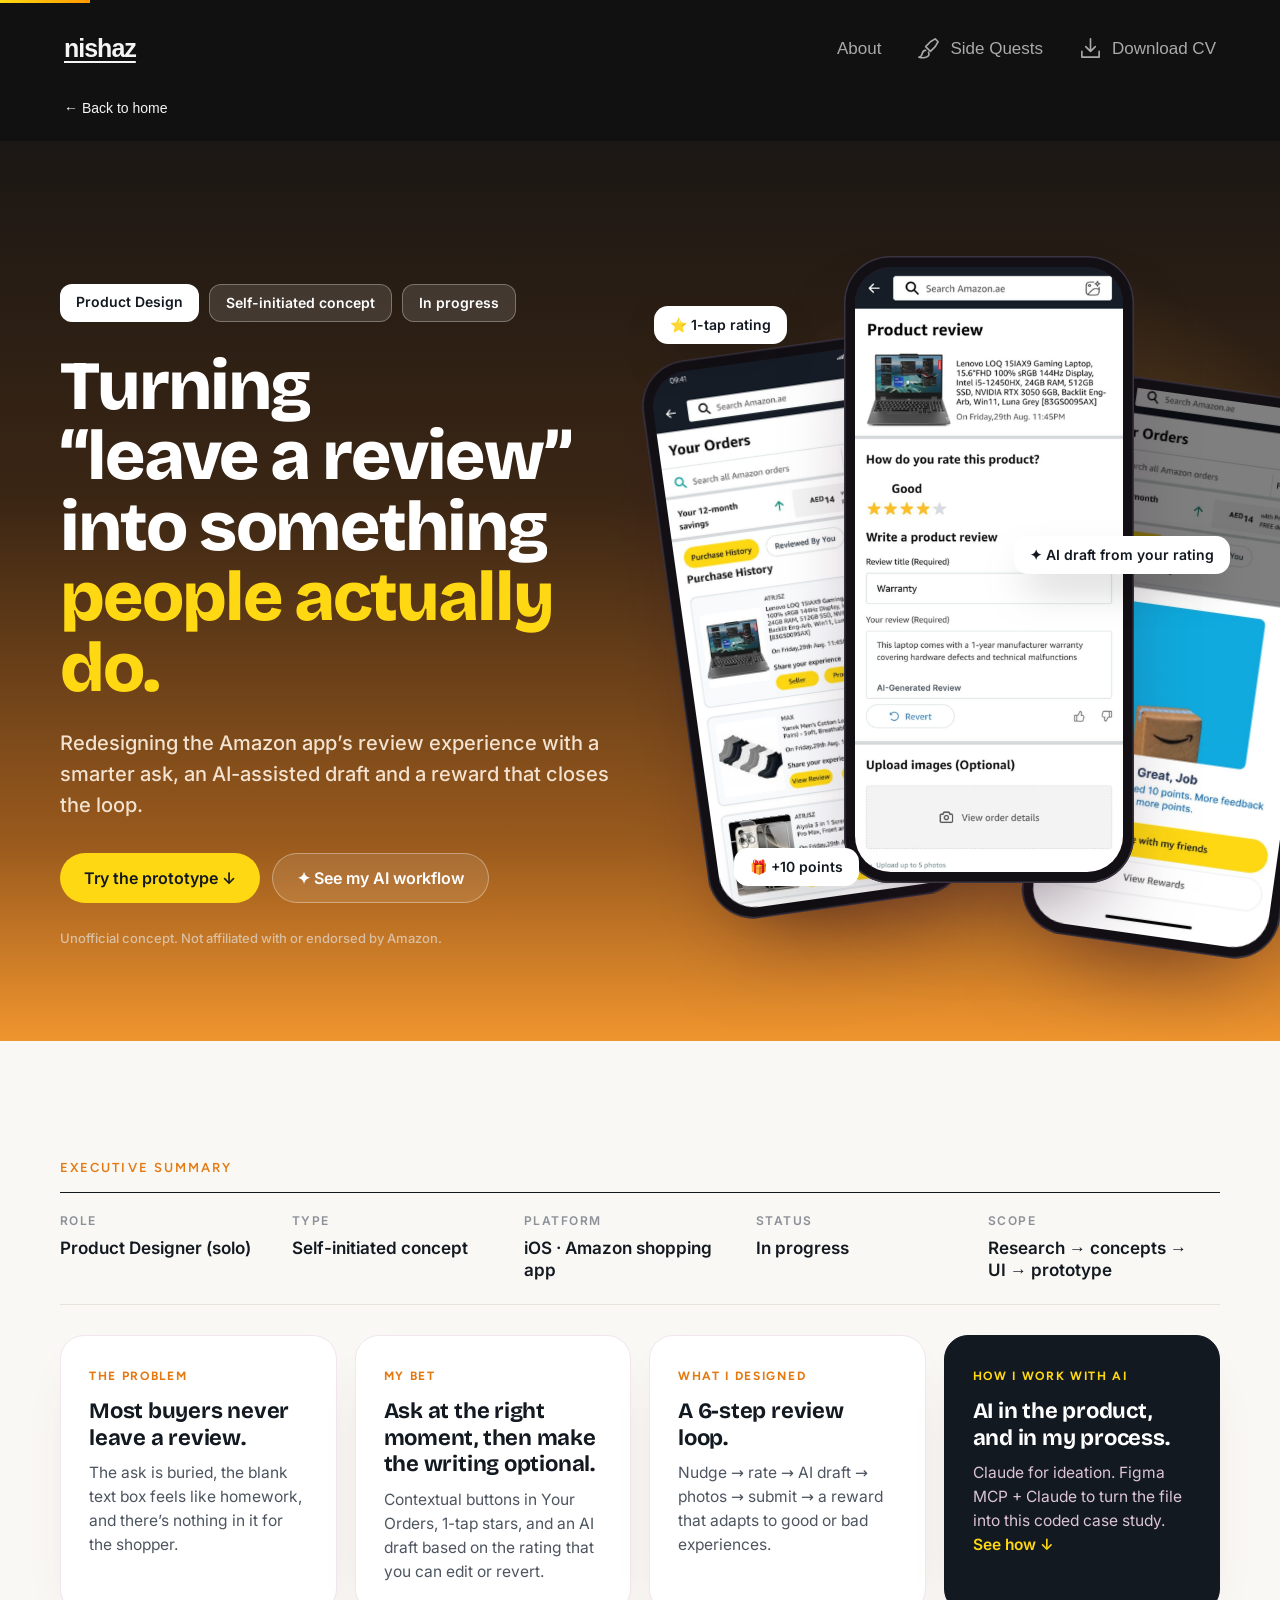
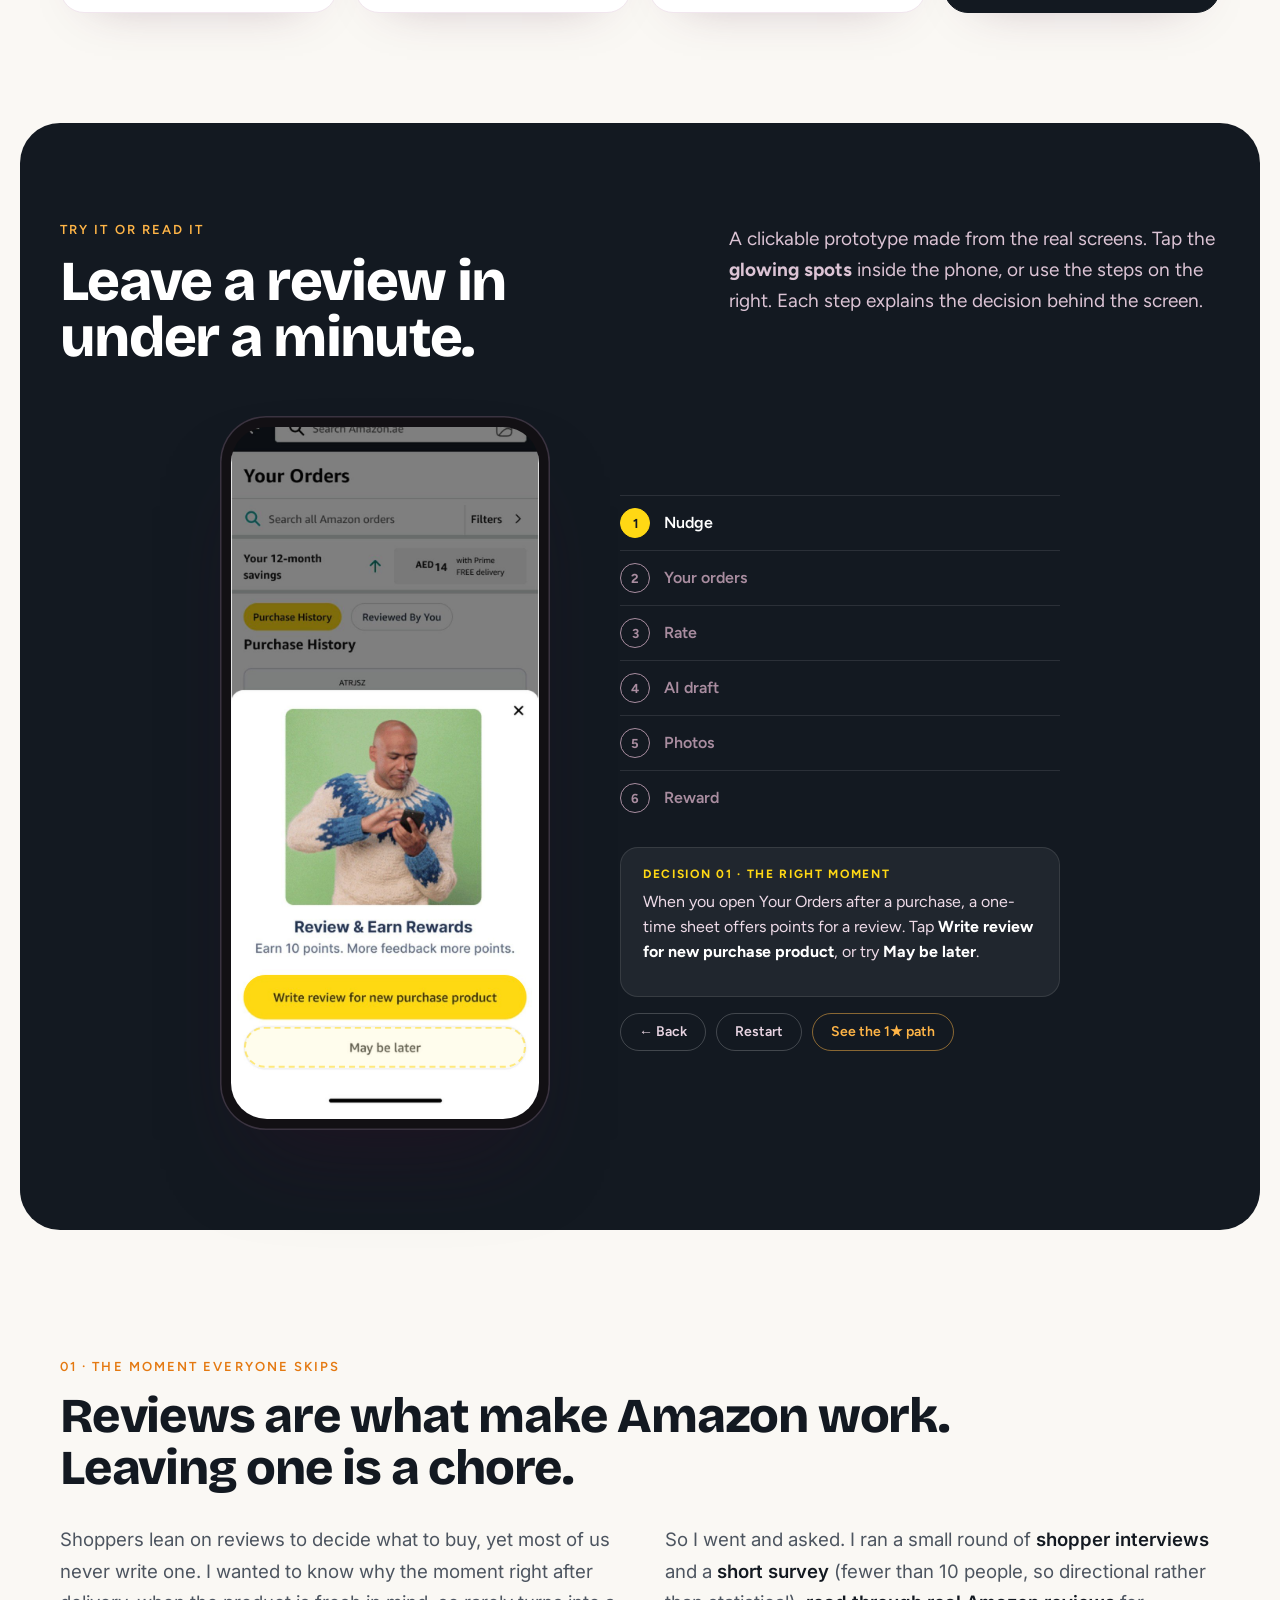
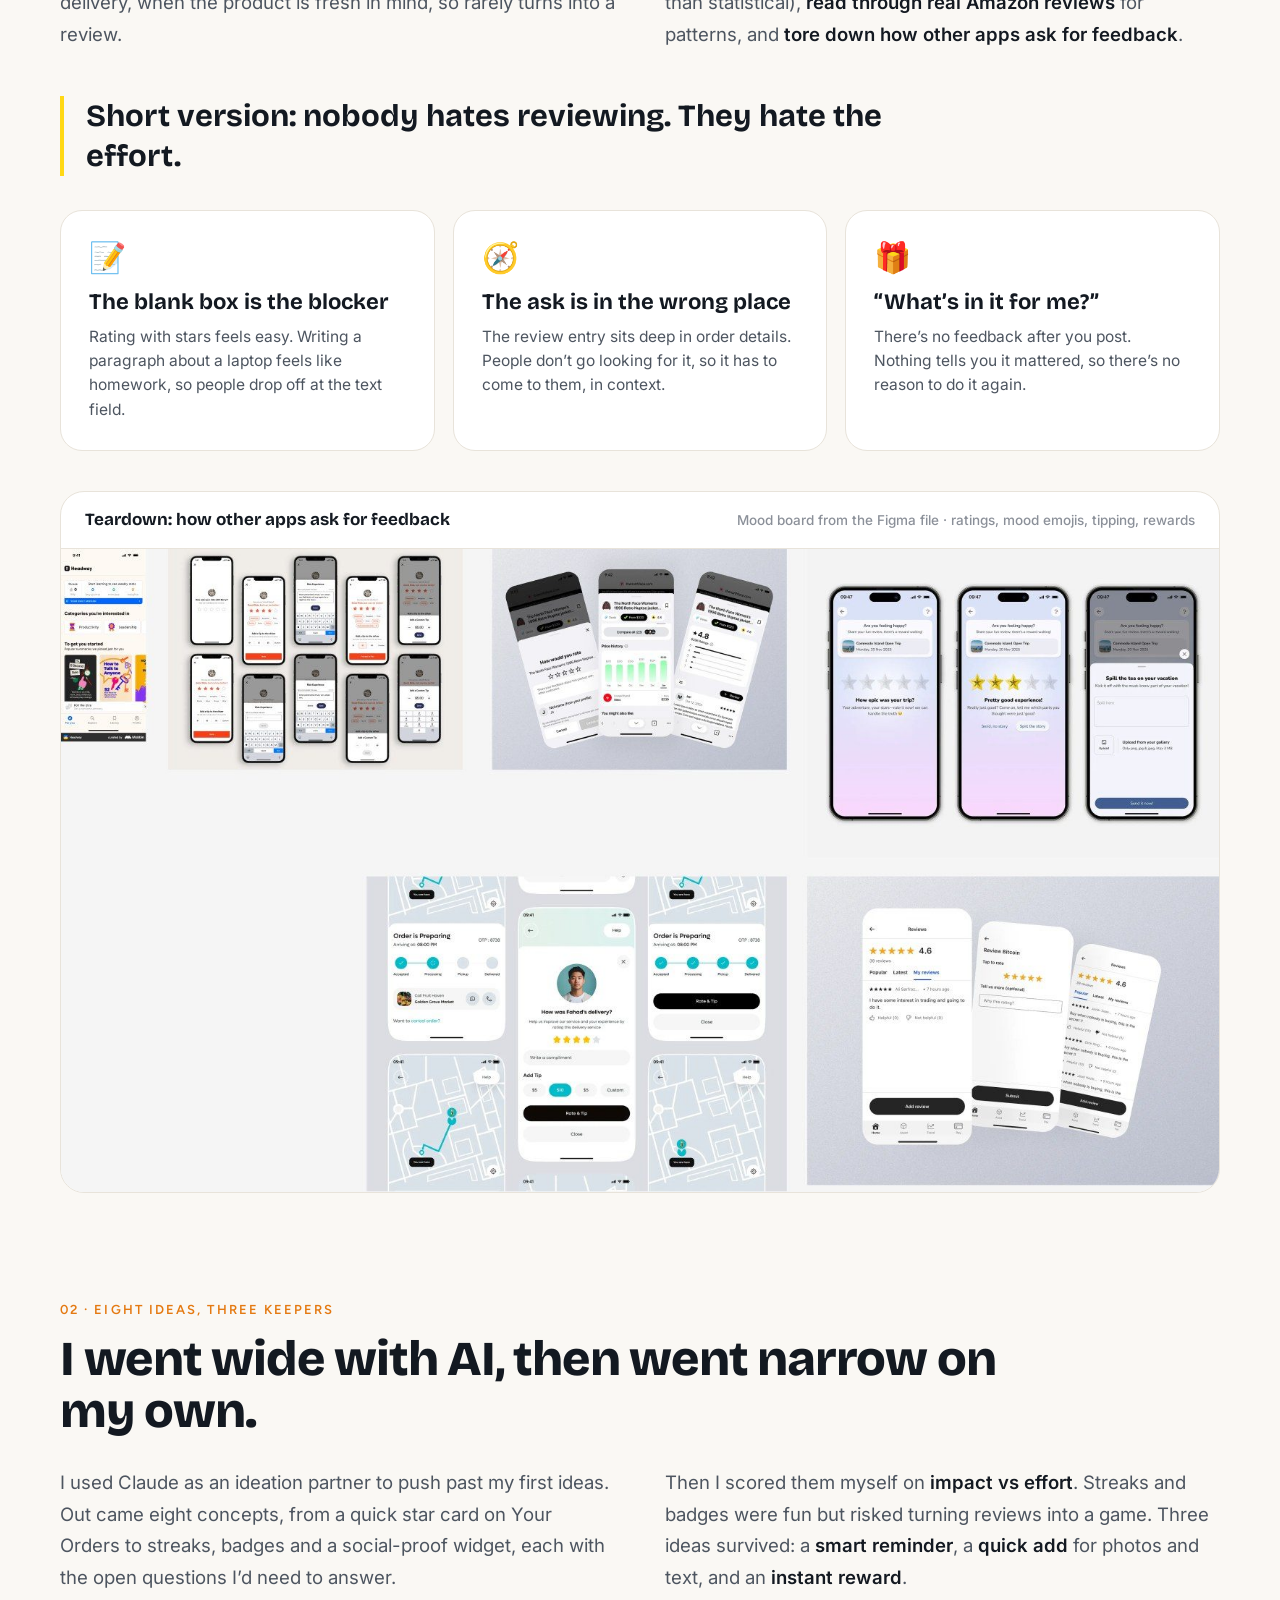
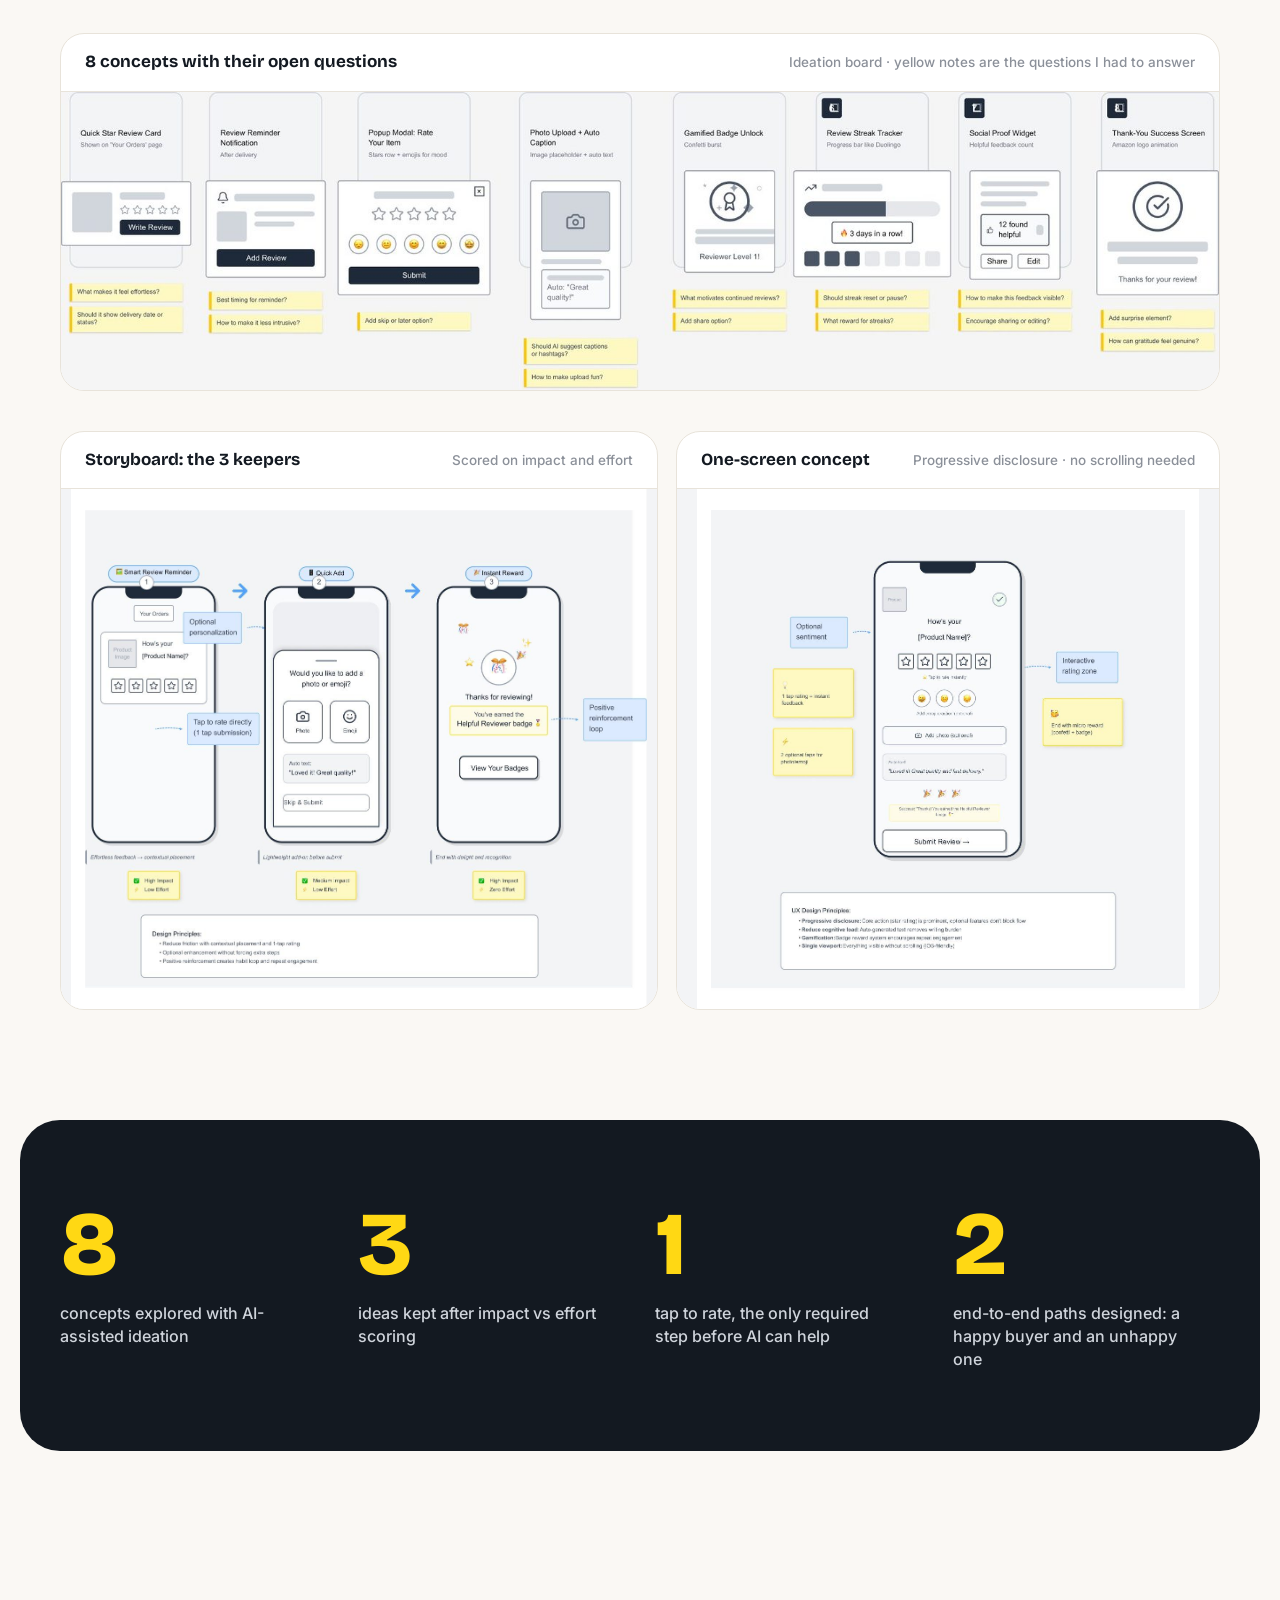
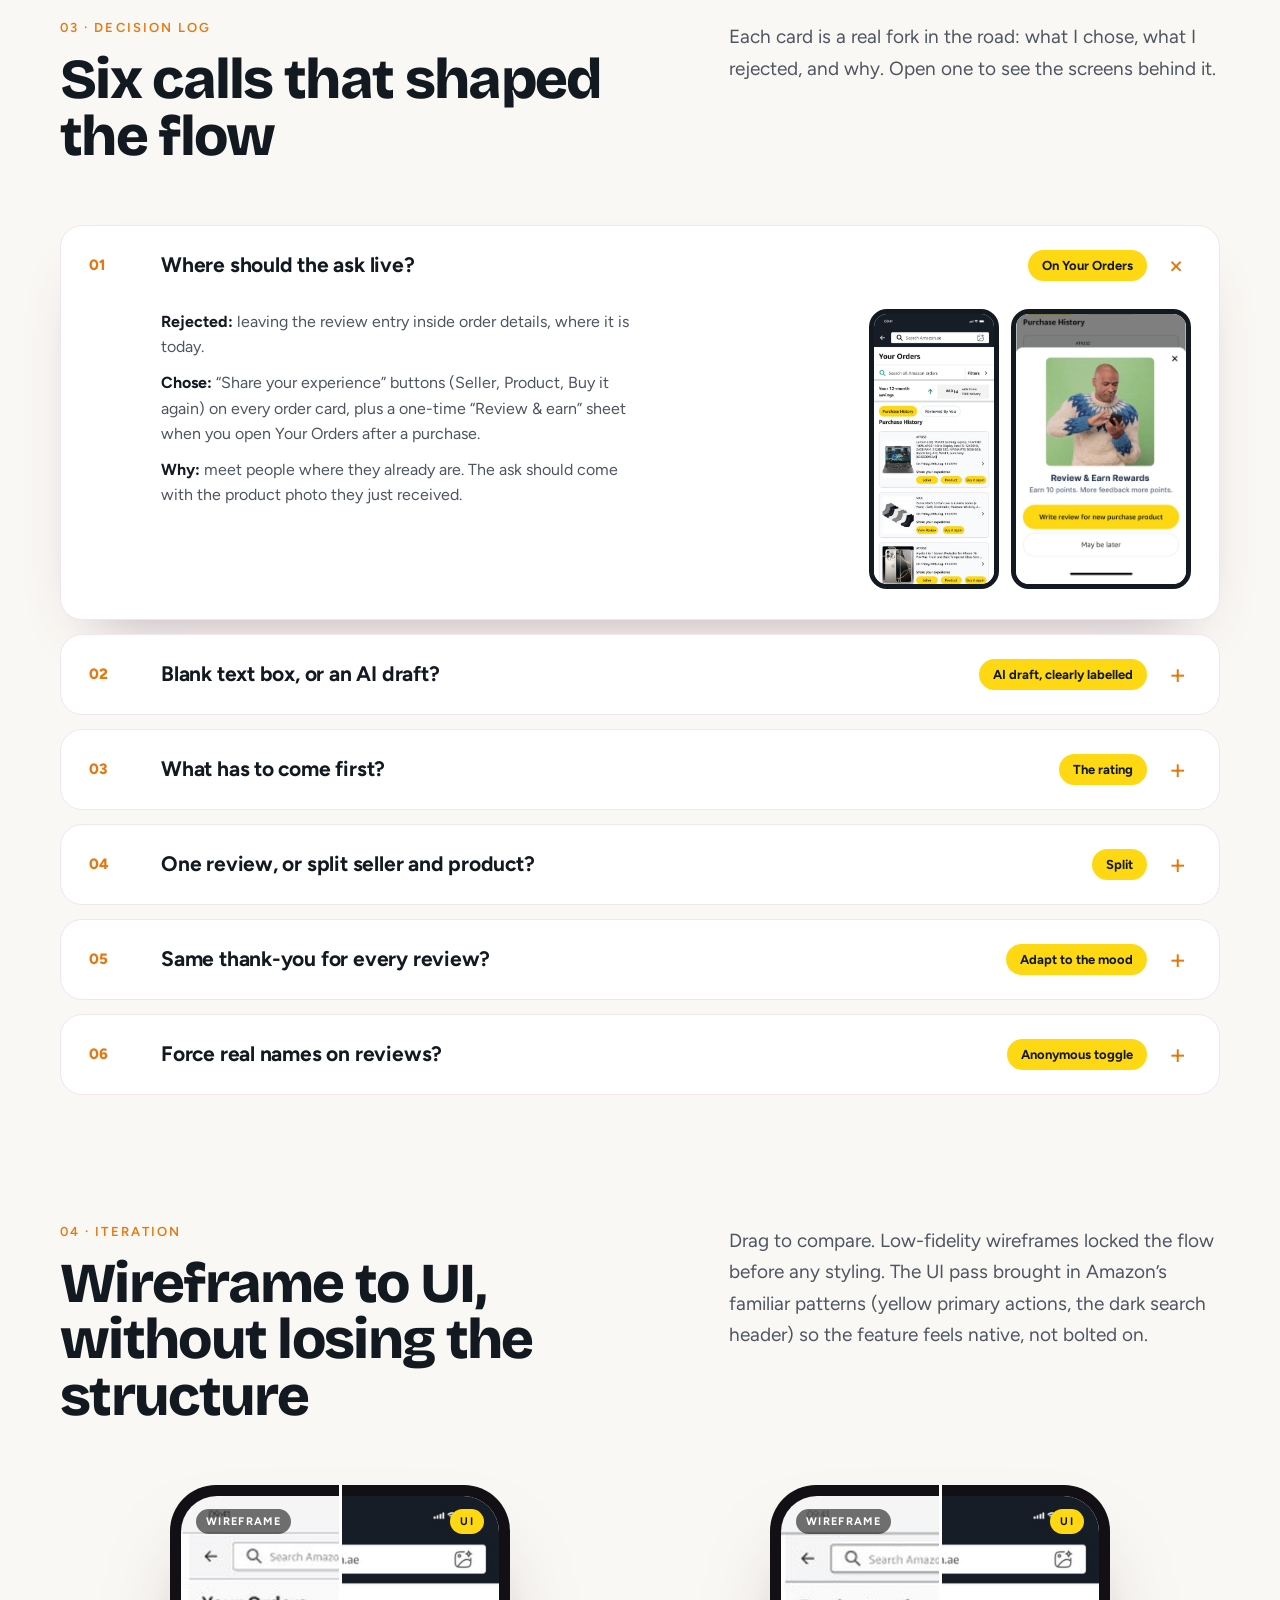
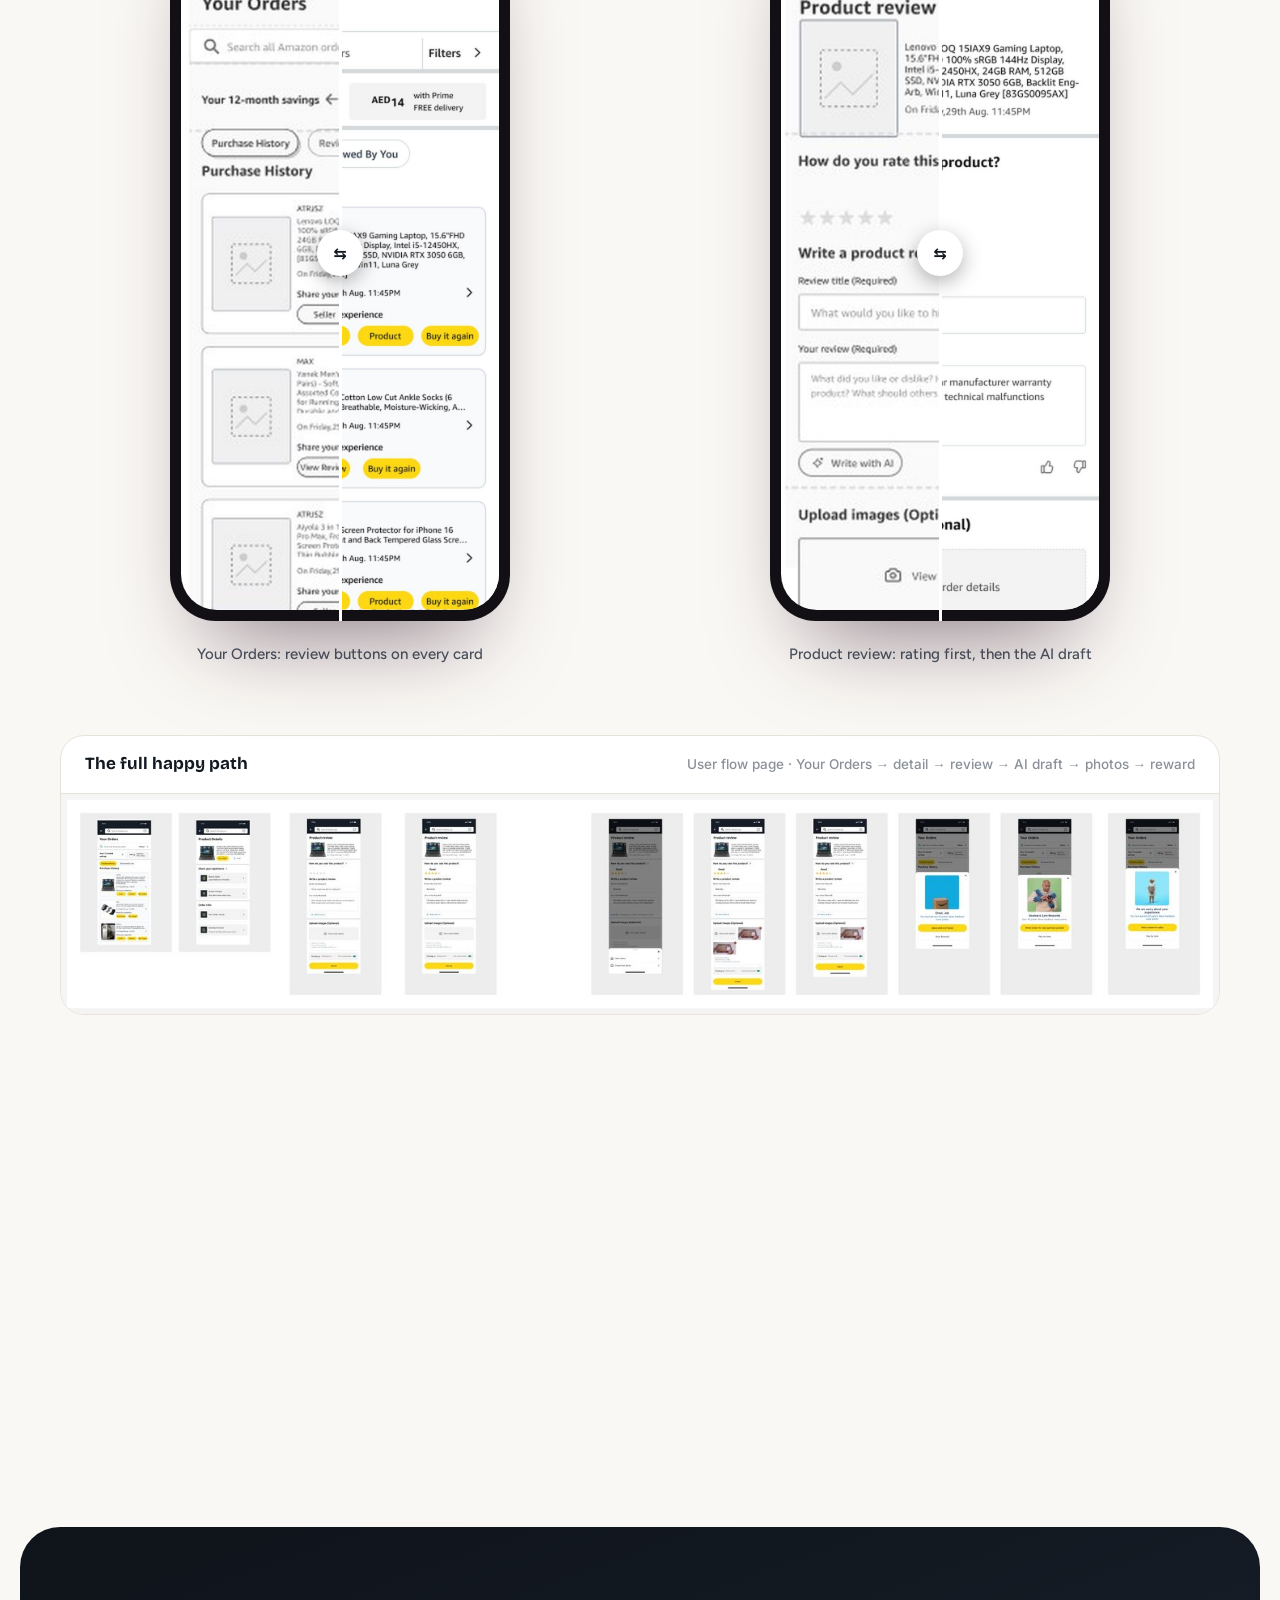
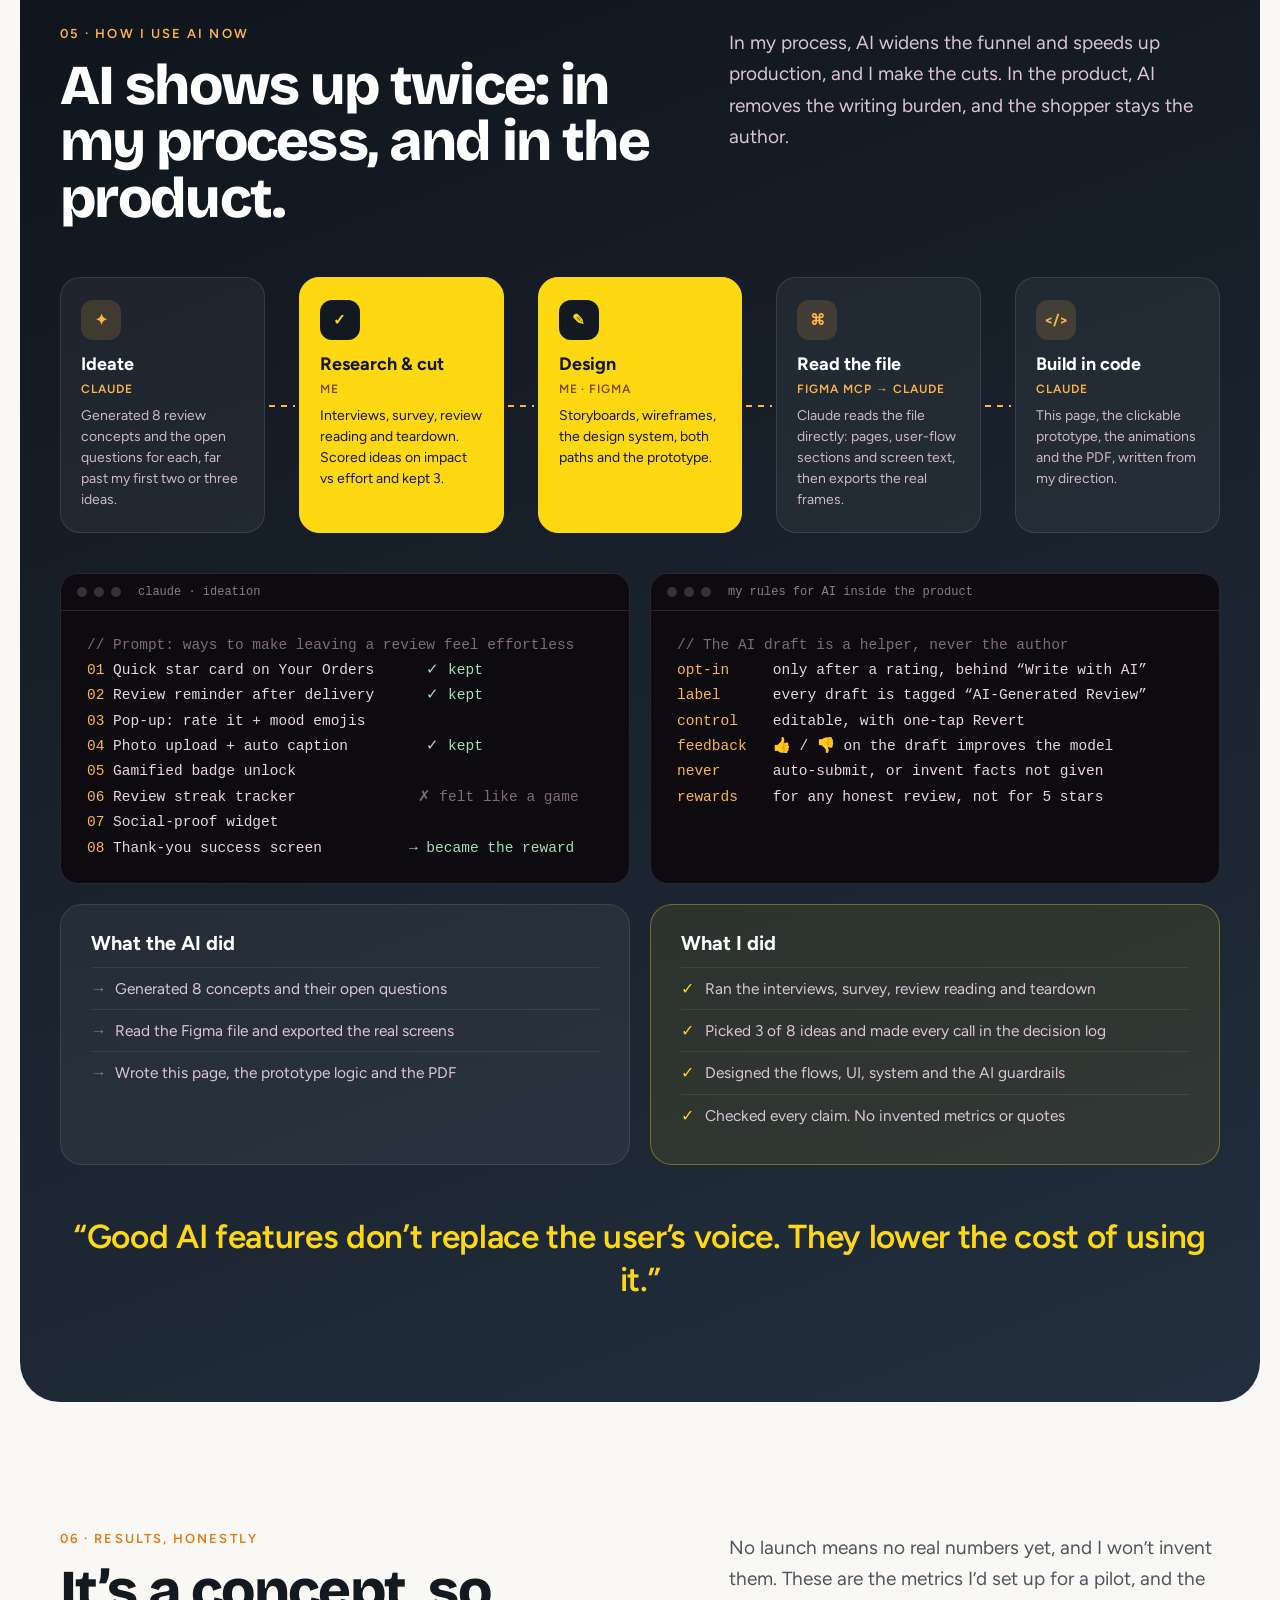
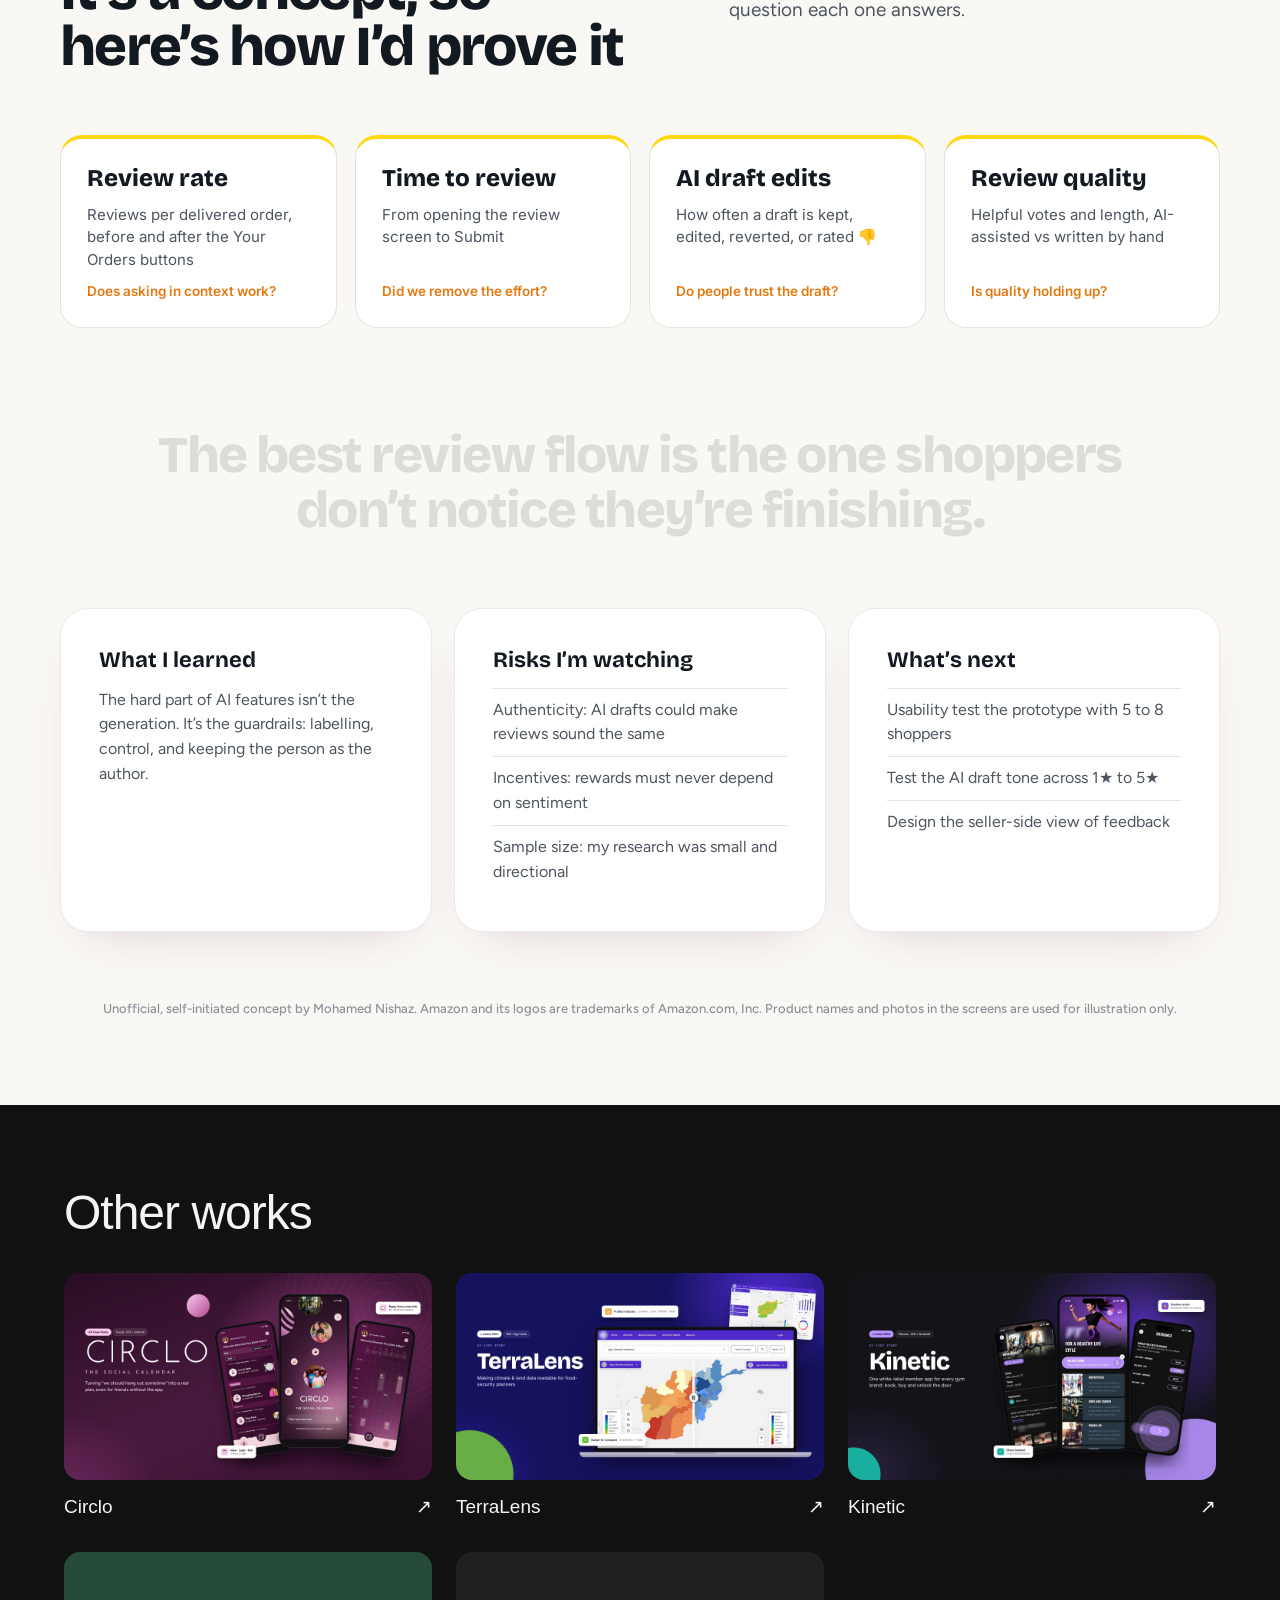
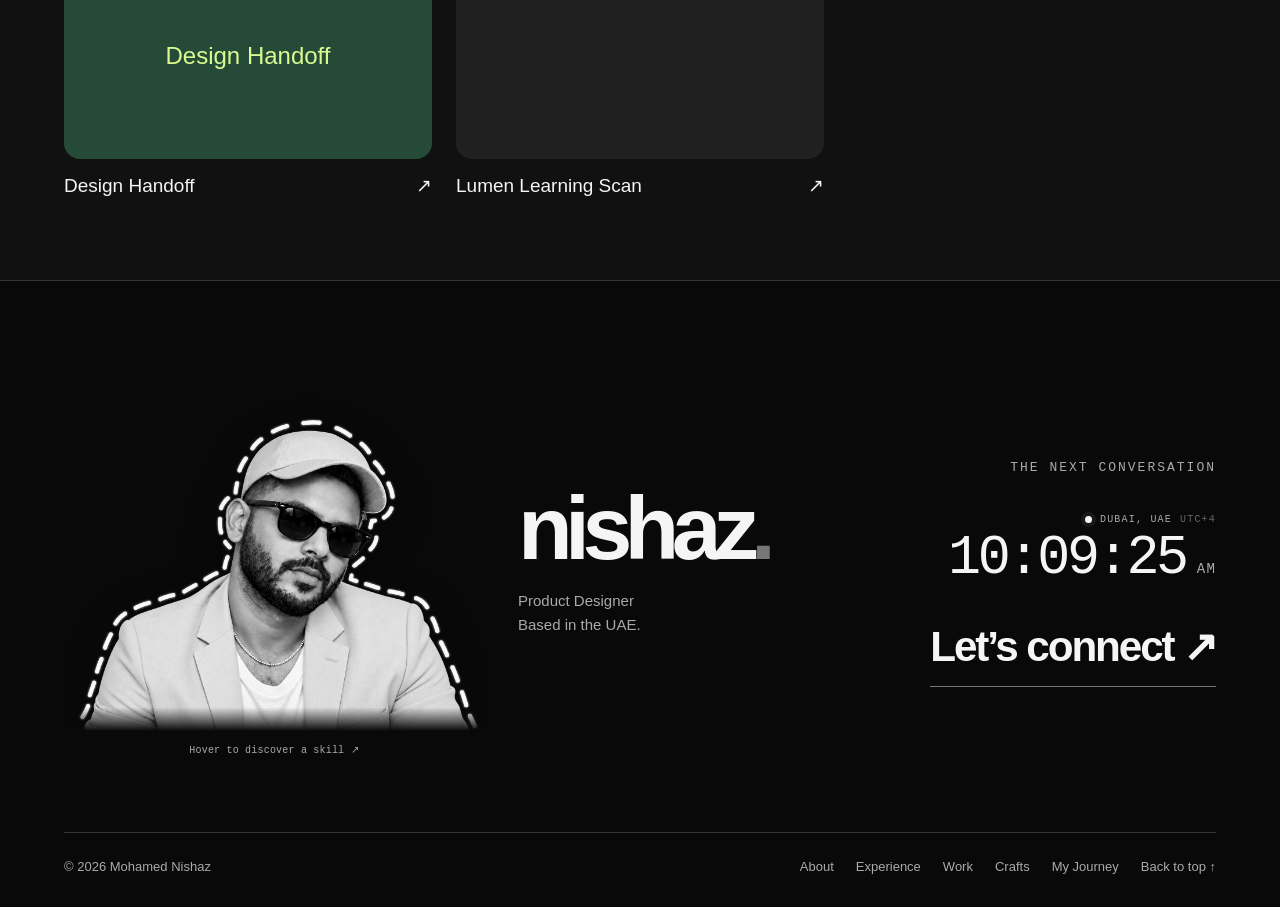
==== case-studies/amazon-review.html @ 999eb4b9 "Replace Gather with Amazon Review case study and add craft animations" ====
<!DOCTYPE html><html lang="en"><head><meta charset="utf-8"><meta name="viewport" content="width=device-width, initial-scale=1"><title>Amazon Review Experience · UX Case Study · Mohamed Nishaz</title><meta name="description" content="Self-initiated concept: redesigning the Amazon app review flow with an AI-assisted draft. Case study by Mohamed Nishaz."><style>
@font-face{font-family:"Figtree";src:url([data-uri]) format("woff2");font-weight:400}
@font-face{font-family:"Figtree";src:url([data-uri]) format("woff2");font-weight:500}
@font-face{font-family:"Figtree";src:url([data-uri]) format("woff2");font-weight:600}
@font-face{font-family:"Figtree";src:url([data-uri]) format("woff2");font-weight:700}
@font-face{font-family:"Figtree";src:url([data-uri]) format("woff2");font-weight:800}
@font-face{font-family:"Josefin";src:url([data-uri]) format("woff2");font-weight:300}
@font-face{font-family:"Josefin";src:url([data-uri]) format("woff2");font-weight:400}
:root{--bg:#fcf8fb;--ink:#1f0d1b;--ink2:#5a4a57;--mute:#9a8b97;--line:#eadde6;--plum:#522546;--deep:#2a0e25;--pink:#fccaef;--lilac:#ebcaed;--mag:#b54a92;--card:#ffffff;
  --ease:cubic-bezier(.22,1,.36,1);--spring:cubic-bezier(.34,1.4,.55,1)}
*{box-sizing:border-box;margin:0;padding:0}
html{scroll-behavior:smooth;background:var(--bg)}
body{font-family:"Figtree",system-ui,sans-serif;color:var(--ink);-webkit-font-smoothing:antialiased;overflow-x:hidden}
img{display:block;max-width:100%}
a{color:inherit;text-decoration:none}
.wrap{max-width:1240px;margin:0 auto;padding:0 40px}
section{position:relative}

/* nav + progress */
.nav{position:fixed;inset:0 0 auto;z-index:50;display:flex;justify-content:space-between;align-items:center;padding:22px 40px;color:#fff;mix-blend-mode:difference;font:500 14px/1 Figtree;letter-spacing:.06em;text-transform:uppercase}
.nav b{font-weight:700}
.nav nav{display:flex;gap:34px}
.nav a{position:relative}.nav a::after{content:"";position:absolute;left:0;right:0;bottom:-5px;height:1px;background:currentColor;transform:scaleX(0);transform-origin:right;transition:transform .4s var(--ease)}
.nav a:hover::after{transform:scaleX(1);transform-origin:left}
.bar{position:fixed;left:0;top:0;height:3px;z-index:60;background:linear-gradient(90deg,var(--pink),var(--mag));width:calc(var(--prog,0)*100%)}

/* reveal */
.rv{opacity:0;transform:translateY(46px);transition:opacity .9s var(--ease),transform 1.1s var(--ease);transition-delay:var(--d,0s)}
.rv.in{opacity:1;transform:none}
.rv-mask{overflow:hidden;display:block}
.rv-mask>span{display:inline-block;transform:translateY(105%);transition:transform 1.1s var(--ease);transition-delay:var(--d,0s)}
.in .rv-mask>span,.rv-mask.in>span{transform:none}

/* phone */
.phone{position:relative;border-radius:46px;padding:11px;background:#121014;box-shadow:0 0 0 1.5px #3a3340 inset,0 50px 90px -40px rgba(42,14,37,.55);aspect-ratio:390/844;flex:none}
.phone .scr{position:absolute;inset:11px;border-radius:36px;overflow:hidden;background:#3b1433}
.phone .scr img{width:100%;height:auto;position:absolute;left:0;top:0;transition:transform 2.6s var(--ease)}
.phone.scrolly:hover .scr img{transform:translateY(calc(-1 * var(--sy,0px)))}
.phone::after{content:"";position:absolute;left:50%;top:21px;width:30%;height:24px;margin-left:-15%;border-radius:20px;background:#000;z-index:2}
.phone.noisl::after{display:none}
.tilt{transition:transform .6s var(--ease);transform-style:preserve-3d;will-change:transform}

/* HERO */
.hero{height:100vh;min-height:760px;overflow:hidden;color:#fff;background:radial-gradient(1100px 800px at 75% 35%,#9b3f80 0%,rgba(155,63,128,.0) 60%),radial-gradient(900px 700px at 10% 110%,#6a2a5c 0%,transparent 65%),linear-gradient(160deg,#2a0e25 0%,#4a1a40 55%,#3a1233 100%)}
.hero .rings{position:absolute;right:-12vw;top:-18vw;width:62vw;aspect-ratio:1;border-radius:50%;background:repeating-radial-gradient(circle at 50% 50%,rgba(252,202,239,.0) 0 38px,rgba(252,202,239,.12) 38px 40px);transform:translateY(calc(var(--sc,0)*.25px));animation:spin 60s linear infinite}
@keyframes spin{to{rotate:360deg}}
.hero .orb{position:absolute;border-radius:50%;background:linear-gradient(135deg,#fccaef,#b54a92);filter:blur(.5px)}
.hero h1{position:absolute;left:40px;top:17vh;font:300 clamp(90px,15vw,230px)/.8 Josefin,sans-serif;letter-spacing:.06em;z-index:3}
.hero h1 .ch{display:inline-block;transform:translateY(110%);opacity:0;animation:up 1.2s var(--ease) forwards;animation-delay:calc(.15s + var(--i)*.07s)}
@keyframes up{to{transform:none;opacity:1}}
.hero .tag{position:absolute;left:46px;top:calc(17vh + clamp(90px,15vw,230px)*.85);font:500 clamp(14px,1.4vw,19px)/1 Josefin;letter-spacing:.42em;color:var(--pink);opacity:0;animation:fade 1s ease 1s forwards}
@keyframes fade{to{opacity:1}}
.hero .phones{position:absolute;right:6vw;bottom:-14vh;width:min(58vw,820px);height:88vh;z-index:2}
.hero .phones .phone{position:absolute;width:clamp(200px,17vw,280px);opacity:0;animation:rise 1.4s var(--ease) forwards}
@keyframes rise{from{opacity:0;translate:0 160px}to{opacity:1;translate:0 0}}
.hero .desc{position:absolute;left:46px;bottom:56px;max-width:360px;font:500 17px/1.5 Figtree;color:#f1dcea;z-index:3;opacity:0;animation:fade 1s ease 1.3s forwards}
.circbtn{position:absolute;left:46px;bottom:150px;width:104px;height:104px;z-index:3;display:grid;place-items:center;opacity:0;animation:fade 1s ease 1.4s forwards}
.circbtn svg{position:absolute;inset:0;animation:spin 14s linear infinite}
.circbtn i{width:44px;height:44px;border-radius:50%;background:var(--pink);display:grid;place-items:center;color:var(--deep);font-style:normal;transition:transform .4s var(--spring)}
.circbtn:hover i{transform:scale(1.15) translateY(3px)}

/* intro */
.intro{padding:150px 0 110px}
.intro .g{display:grid;grid-template-columns:300px 1fr;gap:90px}
.meta dt{font:600 12px/1 Figtree;letter-spacing:.14em;text-transform:uppercase;color:var(--mute);margin-bottom:10px}
.meta dd{font:500 17px/1.5 Figtree;margin-bottom:30px}
.intro h2{font:700 clamp(32px,3.6vw,52px)/1.08 Figtree;letter-spacing:-.02em;max-width:820px}
.intro p{font:400 19px/1.65 Figtree;color:var(--ink2);margin-top:28px;max-width:720px}

/* bento */
.ttl{text-align:center;font:700 clamp(36px,4.2vw,62px)/1.05 Figtree;letter-spacing:-.025em;margin-bottom:56px}
.bento{display:grid;grid-template-columns:1fr 1.45fr;gap:22px}
.card{background:var(--card);border-radius:28px;padding:38px;box-shadow:0 1px 0 rgba(0,0,0,.02),0 20px 50px -30px rgba(82,37,70,.25);border:1px solid #f1e6ee}
.prob{text-align:center;display:flex;flex-direction:column;justify-content:center;min-height:260px}
.prob small{font:500 15px/1 Figtree;color:var(--mute)}
.prob h3{font:700 clamp(28px,2.6vw,38px)/1.15 Figtree;letter-spacing:-.02em;margin-top:14px}
.prob h3 em{font-style:normal;color:var(--mag)}
.north{background:var(--deep);color:#fff;border:0}
.north small{font:600 12px/1 Figtree;letter-spacing:.14em;text-transform:uppercase;color:var(--pink)}
.north p{font:600 26px/1.3 Figtree;margin-top:16px;letter-spacing:-.01em}
.north p mark{background:linear-gradient(transparent 55%,rgba(252,202,239,.45) 55%);color:#fff}
.north .who{display:flex;align-items:center;gap:12px;margin-top:22px;font:500 14px/1.3 Figtree;color:#d9bfd2}
.north .who i{width:38px;height:38px;border-radius:50%;background:var(--pink);display:grid;place-items:center;font-style:normal;color:var(--deep);font-weight:800}
.sol{padding:34px 0 0;overflow:hidden;display:flex;flex-direction:column}
.sol h3{text-align:center;font:700 30px/1 Figtree;letter-spacing:-.02em}
.sol .row3{display:flex;justify-content:center;gap:22px;margin-top:30px;flex:1;align-items:flex-end}
.sol .col{flex:1;max-width:230px;border-radius:22px 22px 0 0;padding:16px 16px 0;display:flex;flex-direction:column;align-items:center;transition:transform .5s var(--spring)}
.sol .col:hover{transform:translateY(-14px)}
.sol .col span{font:600 14px/1 Figtree;margin-bottom:14px}
.sol .col .phone{width:100%;border-radius:34px 34px 0 0;padding:8px 8px 0;aspect-ratio:auto;height:330px}
.sol .col .phone .scr{inset:8px 8px 0;border-radius:27px 27px 0 0}
.sol .col .phone::after{top:16px;height:18px}
.stats{display:grid;grid-template-columns:repeat(3,1fr);gap:22px;margin-top:22px}
.stat{display:flex;align-items:center;gap:22px;padding:30px 34px}
.stat small{display:block;font:500 14px/1 Figtree;color:var(--mute);margin-bottom:12px}
.stat b{font:800 64px/1 Figtree;letter-spacing:-.04em}
.stat p{font:500 15px/1.4 Figtree;color:var(--ink2)}
.fine{text-align:center;font:500 13px/1 Figtree;color:var(--mute);margin-top:26px}

/* marquee */
.marq{background:var(--plum);padding:70px 0;overflow:hidden;margin-top:110px}
.track{display:flex;gap:28px;width:max-content;animation:mq 60s linear infinite}
.track.rev{animation-direction:reverse;margin-top:28px}
.marq:hover .track{animation-play-state:paused}
@keyframes mq{to{transform:translateX(-50%)}}
.track .phone{width:230px}

/* split text */
.split{display:grid;grid-template-columns:1.2fr 1fr;gap:80px;padding:130px 0 60px}
.split h2{font:700 clamp(40px,4.4vw,64px)/1 Figtree;letter-spacing:-.03em}
.split p{font:400 19px/1.65 Figtree;color:var(--ink2)}
.split p+p{margin-top:18px}
.eyebrow{font:600 13px/1 Figtree;letter-spacing:.16em;text-transform:uppercase;color:var(--mag);margin-bottom:18px;display:block}

/* competitors */
.comp{display:grid;grid-template-columns:1.25fr 1fr;gap:22px}
.cgrid{display:grid;grid-template-columns:1fr 1fr;gap:16px}
.cg h4{grid-column:1/-1;font:600 13px/1 Figtree;letter-spacing:.14em;text-transform:uppercase;color:var(--mute);margin:8px 0 2px}
.cc{background:#fff;border:1px solid #f1e6ee;border-radius:20px;padding:22px 22px;transition:transform .4s var(--spring),box-shadow .4s}
.cc:hover{transform:translateY(-6px);box-shadow:0 24px 40px -24px rgba(82,37,70,.35)}
.cc b{font:700 19px/1 Figtree}
.cc .y,.cc .n{display:flex;gap:8px;font:500 14.5px/1.4 Figtree;color:var(--ink2);margin-top:12px}
.cc .y::before{content:"+";color:#2f9d6b;font-weight:800}
.cc .n::before{content:"–";color:#c2416a;font-weight:800}
.map{position:relative;background:var(--deep);border-radius:28px;color:#fff;padding:30px;min-height:520px;overflow:hidden}
.map h4{font:700 22px/1.2 Figtree}
.map .ax{position:absolute;background:rgba(255,255,255,.18)}
.map .ax.h{left:30px;right:30px;top:55%;height:1px}.map .ax.v{top:110px;bottom:30px;left:50%;width:1px}
.map .lab{position:absolute;font:600 11px/1.2 Figtree;letter-spacing:.12em;text-transform:uppercase;color:#c9a9bf}
.dot{position:absolute;transform:translate(-50%,-50%) scale(0);transition:transform .8s var(--spring);transition-delay:var(--d)}
.map.in .dot{transform:translate(-50%,-50%) scale(1)}
.dot i{display:block;width:14px;height:14px;border-radius:50%;background:#e9d5e3;margin:0 auto 6px}
.dot span{font:600 13px/1 Figtree;white-space:nowrap;color:#f3e3ee}
.dot.me i{width:26px;height:26px;background:var(--pink);box-shadow:0 0 0 10px rgba(252,202,239,.18),0 0 0 22px rgba(252,202,239,.08);animation:pulse 2.4s ease-in-out infinite}
.dot.me span{font:800 16px/1 Figtree;color:var(--pink)}
@keyframes pulse{50%{box-shadow:0 0 0 16px rgba(252,202,239,.12),0 0 0 34px rgba(252,202,239,.04)}}

/* principles */
.princ{display:grid;grid-template-columns:repeat(3,1fr);gap:22px}
.pc{padding:34px;border-radius:28px;background:#fff;border:1px solid #f1e6ee;position:relative;overflow:hidden}
.pc .n{font:800 15px/1 Figtree;color:var(--mag)}
.pc h3{font:700 25px/1.15 Figtree;margin:16px 0 12px;letter-spacing:-.01em}
.pc p{font:400 16.5px/1.55 Figtree;color:var(--ink2)}
.pc .em{position:absolute;right:-10px;top:-10px;font-size:84px;opacity:.12;transition:transform .8s var(--spring),opacity .5s}
.pc:hover .em{transform:rotate(-14deg) scale(1.15);opacity:.3}

/* sticky flow */
.flow{display:grid;grid-template-columns:1fr 1fr;gap:60px;padding-top:40px}
.flow .stick{position:sticky;top:12vh;height:76vh;display:flex;align-items:center;justify-content:center}
.flow .stick .phone{height:74vh;width:auto}
.flow .stick .scr img{transition:opacity .6s var(--ease),transform .9s var(--ease);opacity:0;transform:scale(1.04)}
.flow .stick .scr img.on{opacity:1;transform:none}
.flow .steps .st{min-height:72vh;display:flex;flex-direction:column;justify-content:center;opacity:.25;transition:opacity .6s}
.flow .steps .st.on{opacity:1}
.st .k{font:700 14px/1 Figtree;color:var(--mag);letter-spacing:.1em}
.st h3{font:700 clamp(30px,3vw,42px)/1.1 Figtree;letter-spacing:-.02em;margin:14px 0 16px}
.st p{font:400 18px/1.6 Figtree;color:var(--ink2);max-width:480px}
.st ul{list-style:none;margin-top:18px}
.st li{font:500 16px/1.5 Figtree;color:var(--ink2);padding:9px 0 9px 26px;position:relative;border-top:1px solid var(--line)}
.st li::before{content:"";position:absolute;left:4px;top:17px;width:9px;height:9px;border-radius:50%;background:var(--mag)}
.st .mini{display:none}

/* tabs */
.tabsec{background:var(--deep);color:#fff;border-radius:40px;margin:120px 20px 0;padding:110px 0}
.tabsec .split{padding:0 0 60px}
.tabsec .split p{color:#dcc4d5}
.tabsec .split h2{color:#fff}
.seg{display:inline-flex;background:rgba(255,255,255,.08);border-radius:99px;padding:6px;position:relative;margin-top:30px}
.seg button{font:600 15px/1 Figtree;color:#e9d5e3;background:none;border:0;padding:13px 24px;border-radius:99px;cursor:pointer;position:relative;z-index:2;transition:color .3s}
.seg button.on{color:var(--deep)}
.seg .pill{position:absolute;top:6px;bottom:6px;border-radius:99px;background:var(--pink);transition:left .5s var(--spring),width .5s var(--spring);z-index:1}
.tabstage{display:flex;justify-content:center;gap:50px;align-items:center}
.tabstage .phone{width:330px}
.tabstage .scr img{opacity:0;transition:opacity .5s var(--ease),transform .7s var(--ease);transform:translateY(30px)}
.tabstage .scr img.on{opacity:1;transform:none}
.callouts{width:360px}
.callouts .co{display:none;animation:coin .6s var(--ease)}
.callouts .co.on{display:block}
@keyframes coin{from{opacity:0;transform:translateX(-20px)}}
.co h4{font:700 26px/1.2 Figtree;margin-bottom:12px}
.co p{font:400 17px/1.6 Figtree;color:#dcc4d5}
.co .chip{display:inline-block;margin-top:16px;font:600 13px/1 Figtree;padding:9px 14px;border-radius:99px;background:rgba(252,202,239,.14);color:var(--pink)}

/* receive */
.recv{display:grid;grid-template-columns:repeat(3,1fr);gap:40px;align-items:end;margin-top:20px}
.recv .it{display:flex;flex-direction:column;align-items:center;text-align:center}
.recv .phone{width:100%;max-width:290px}
.recv h4{font:700 20px/1.2 Figtree;margin-top:28px}
.recv p{font:400 15.5px/1.5 Figtree;color:var(--ink2);margin-top:8px;max-width:300px}
.badge{display:inline-block;font:600 12px/1 Figtree;letter-spacing:.1em;text-transform:uppercase;padding:8px 12px;border-radius:99px;background:var(--lilac);color:var(--plum);margin-bottom:18px}

/* before / after */
.ba{display:grid;grid-template-columns:1fr 1fr;gap:40px}
.cmp{position:relative;border-radius:46px;padding:11px;background:#121014;aspect-ratio:390/844;max-width:340px;margin:0 auto;user-select:none;cursor:ew-resize;box-shadow:0 50px 90px -40px rgba(42,14,37,.55)}
.cmp .scr{position:absolute;inset:11px;border-radius:36px;overflow:hidden}
.cmp img{position:absolute;left:0;top:0;width:100%;height:auto;pointer-events:none}
.cmp .top{position:absolute;inset:0;clip-path:inset(0 0 0 var(--x,50%))}
.cmp .hd{position:absolute;top:0;bottom:0;left:calc(11px + (100% - 22px) * var(--xf,.5));width:3px;margin-left:-1.5px;background:#fff;z-index:3}
.cmp .hd i{position:absolute;top:50%;left:50%;width:46px;height:46px;margin:-23px 0 0 -23px;border-radius:50%;background:#fff;display:grid;place-items:center;font-style:normal;color:var(--plum);font-weight:800;box-shadow:0 6px 20px rgba(0,0,0,.3)}
.cmp .lb{position:absolute;top:24px;z-index:4;font:700 11px/1 Figtree;letter-spacing:.12em;text-transform:uppercase;padding:7px 10px;border-radius:99px;background:rgba(0,0,0,.55);color:#fff}
.cmp .lb.l{left:26px}.cmp .lb.r{right:26px;background:var(--pink);color:var(--plum)}
.bacap{text-align:center;margin-top:22px;font:500 15px/1.5 Figtree;color:var(--ink2)}

/* visual language */
.vl{display:grid;grid-template-columns:1.1fr 1fr;gap:22px}
.sw{display:grid;grid-template-columns:repeat(3,1fr);gap:14px}
.swatch{border-radius:22px;height:150px;padding:18px;display:flex;flex-direction:column;justify-content:flex-end;font:600 14px/1.3 Figtree;transform:scale(.6) rotate(-6deg);opacity:0;transition:transform .9s var(--spring),opacity .5s;transition-delay:var(--d)}
.vl.in .swatch{transform:none;opacity:1}
.swatch small{display:block;font:500 12px/1 Figtree;opacity:.75;margin-top:4px}
.type{background:#fff;border:1px solid #f1e6ee;border-radius:28px;padding:36px;margin-top:14px}
.type .big{font:800 96px/1 Figtree;letter-spacing:-.04em;color:var(--plum)}
.type .w{display:flex;gap:18px;margin-top:16px;font-size:30px;color:var(--ink)}
.emojis{background:var(--plum);border-radius:28px;overflow:hidden;display:flex;flex-direction:column}
.emojis .head{padding:34px 36px 10px;color:#fff}
.emojis .head h3{font:700 26px/1.2 Figtree}
.emojis .head p{font:400 16px/1.5 Figtree;color:#e2c8da;margin-top:8px}
.egrid{display:grid;grid-template-columns:repeat(6,1fr);gap:12px;padding:20px 36px 36px}
.egrid span{aspect-ratio:1;border-radius:50%;background:rgba(255,255,255,.12);display:grid;place-items:center;font-size:30px;transition:transform .4s var(--spring),background .3s;cursor:default}
.egrid span:hover{transform:scale(1.25) rotate(-10deg);background:rgba(252,202,239,.35)}

/* beyond */
.beyond{display:grid;grid-template-columns:1.6fr 1fr;gap:22px;align-items:stretch}
.lap{background:linear-gradient(160deg,#2a0e25,#522546);border-radius:28px;padding:44px 44px 0;display:flex;flex-direction:column;justify-content:flex-end;overflow:hidden}
.lap .scrn{border-radius:14px 14px 0 0;overflow:hidden;border:8px solid #121014;border-bottom:0;box-shadow:0 -20px 60px rgba(0,0,0,.3)}
.lap h3,.wid h3{font:700 24px/1.2 Figtree;color:#fff;margin-bottom:6px}
.lap p,.wid p{font:400 15.5px/1.5 Figtree;color:#e2c8da;margin-bottom:26px;max-width:520px}
.wid{background:var(--mag);border-radius:28px;padding:44px 34px 0;display:flex;flex-direction:column;align-items:center;overflow:hidden;text-align:center}
.wid .phone{width:250px;margin-top:auto;border-radius:40px 40px 0 0;aspect-ratio:auto;height:380px;padding:10px 10px 0}
.wid .phone .scr{inset:10px 10px 0;border-radius:31px 31px 0 0}


.lapwrap{position:relative;max-width:1060px;margin:10px auto 0}
.laptop{background:#121014;border-radius:22px 22px 0 0;padding:16px 16px 18px;box-shadow:0 0 0 1.5px #3a3340 inset,0 60px 100px -40px rgba(42,14,37,.6)}
.lscr{position:relative;aspect-ratio:1440/1024;border-radius:6px;overflow:hidden;background:#3b1433}
.lscr img{position:absolute;inset:0;width:100%;height:100%;object-fit:cover;opacity:0;transform:scale(1.03);transition:opacity .6s var(--ease),transform .9s var(--ease)}
.lscr img.on{opacity:1;transform:none}
.lbase{height:20px;margin:0 -6%;background:linear-gradient(#e5dbe3,#a596a2);border-radius:0 0 20px 20px;position:relative}
.lbase::before{content:"";position:absolute;left:50%;top:0;width:16%;height:8px;transform:translateX(-50%);background:#b7a9b4;border-radius:0 0 8px 8px}
.dcall{position:absolute;right:-30px;bottom:70px;width:330px;background:#fff;border-radius:22px;padding:26px 28px;box-shadow:0 30px 60px -20px rgba(42,14,37,.45)}
.dcall .co h4{font-size:21px;color:var(--ink)}.dcall .co p{color:var(--ink2);font-size:15.5px}
.dduo{display:grid;grid-template-columns:1fr 1fr;gap:14px}
.dduo img{border-radius:12px 12px 0 0;border:6px solid #121014;border-bottom:0}
.alltabs.dall{flex-wrap:wrap;gap:24px}.alltabs.dall>div{width:calc(50% - 12px)}.alltabs.dall img{border-radius:12px;border:8px solid #121014}
.static .lapwrap{display:none}
@media (max-width:900px){.dcall{position:static;width:auto;margin-top:20px}}

/* outcome */
.out{display:grid;grid-template-columns:repeat(3,1fr);gap:22px}
.out .card h3{font:700 22px/1.2 Figtree;margin-bottom:14px}
.out .card p,.out .card li{font:400 16px/1.55 Figtree;color:var(--ink2)}
.out .card ul{list-style:none}.out .card li{padding:9px 0;border-top:1px solid var(--line)}
.big-quote{font:700 clamp(34px,4vw,58px)/1.08 Figtree;letter-spacing:-.03em;text-align:center;max-width:1000px;margin:0 auto}
.big-quote .w{display:inline-block;opacity:.12;transition:opacity .4s}
.big-quote .w.on{opacity:1}

/* other works */
.others{display:grid;grid-template-columns:repeat(3,1fr);gap:22px}
.ow{border-radius:24px;overflow:hidden;background:#fff;border:1px solid #f1e6ee;transition:transform .5s var(--spring)}
.ow:hover{transform:translateY(-8px)}
.ow .im{aspect-ratio:4/3;overflow:hidden}
.ow .im img{width:100%;height:100%;object-fit:cover;transition:transform 1s var(--ease)}
.ow:hover .im img{transform:scale(1.06)}
.ow div.t{padding:20px 22px;display:flex;justify-content:space-between;font:700 19px/1 Figtree}
.ow div.t span{font:500 14px/1 Figtree;color:var(--mute)}
footer{background:var(--deep);color:#fff;margin-top:140px;padding:110px 0 50px;text-align:center;border-radius:40px 40px 0 0}
footer h2{font:300 clamp(60px,9vw,140px)/.9 Josefin;letter-spacing:.04em}
footer p{font:500 17px/1.6 Figtree;color:#dcc4d5;margin-top:22px}
footer a.cta{display:inline-flex;align-items:center;gap:12px;margin-top:34px;padding:18px 30px;border-radius:99px;background:var(--pink);color:var(--deep);font:700 17px/1 Figtree;transition:transform .4s var(--spring)}
footer a.cta:hover{transform:scale(1.06)}
footer .small{font:500 13px/1.6 Figtree;color:#a98da0;margin-top:70px}
.gap{height:120px}

/* static (PDF) mode */
.static .rv,.static .rv-mask>span,.static .hero *{opacity:1!important;transform:none!important;animation:none!important;translate:none!important}
.static .hero .rings{animation:none}
.static .track{animation:none}
.static .flow .stick{display:none}
.static .flow{grid-template-columns:1fr}
.static .flow .steps .st{min-height:0;opacity:1;flex-direction:row;align-items:center;gap:60px;padding:34px 0;border-top:1px solid var(--line)}
.static .st .mini{display:block;width:250px}
.static .map .dot,.static .swatch{transform:translate(-50%,-50%) scale(1)!important;opacity:1}
.static .swatch{transform:none!important}
.static .big-quote .w{opacity:1}
.static .tabstage{display:none}
.static .alltabs{display:flex!important}
.static .seg{display:none}
.alltabs{display:none;justify-content:center;gap:40px}
.alltabs .phone{width:270px}
.alltabs .cap{text-align:center;font:600 15px/1 Figtree;color:var(--pink);margin-top:16px}
.static .nav,.static .bar,.static .circbtn{display:none}
.static .hero{height:900px;min-height:0}
.static .hero h1{top:150px}
.static .hero .tag{top:calc(150px + clamp(90px,15vw,230px)*.85)}
.static .hero .phones{height:790px;bottom:-130px}
.static .rings{transform:none}
.static .phone.scrolly .scr img{transform:none}

@media (max-width:900px){
  .intro .g,.split,.bento,.comp,.flow,.ba,.vl,.beyond,.out,.others,.stats,.princ,.recv{grid-template-columns:1fr}
  .flow .stick{display:none}.flow .steps .st{min-height:0;opacity:1;padding:30px 0}.st .mini{display:block;width:220px;margin-top:20px}
  .hero .phones{right:-20vw;width:100vw;opacity:.6}.nav nav{display:none}
  .tabstage{flex-direction:column}
}
@media (prefers-reduced-motion:reduce){*,*::before,*::after{animation:none!important;transition:none!important}.rv,.rv-mask>span{opacity:1;transform:none}}
.aibadge{position:absolute;left:46px;bottom:150px;z-index:3;display:inline-flex;align-items:center;gap:10px;padding:12px 18px;border-radius:99px;background:rgba(252,202,239,.14);border:1px solid rgba(252,202,239,.35);font:600 15px/1 Figtree;color:var(--pink);opacity:0;animation:fade 1s ease 1.4s forwards;transition:background .3s}
.aibadge:hover{background:rgba(252,202,239,.25)}.aibadge i{font-style:normal;animation:spin 6s linear infinite;display:inline-block}
#tldr{padding:120px 0 40px}
.tl-head{display:flex;justify-content:space-between;align-items:baseline;flex-wrap:wrap;gap:12px;margin-bottom:26px}
.meta-inline{font:500 15px/1.4 Figtree;color:var(--mute)}
.tl{display:grid;grid-template-columns:repeat(4,1fr);gap:18px}
.tlc{background:#fff;border:1px solid #f1e6ee;border-radius:24px;padding:28px;box-shadow:0 20px 50px -34px rgba(82,37,70,.35)}
.tlc .k{font:700 12px/1 Figtree;letter-spacing:.14em;text-transform:uppercase;color:var(--mag)}
.tlc h3{font:700 22px/1.2 Figtree;letter-spacing:-.01em;margin:14px 0 10px}
.tlc p{font:400 15.5px/1.55 Figtree;color:var(--ink2)}
.tlc.dark{background:var(--deep);border-color:var(--deep)}.tlc.dark h3{color:#fff}.tlc.dark p{color:#dcc4d5}.tlc.dark .k{color:var(--pink)}.tlc.dark a{color:var(--pink);font-weight:700}
.protosec{background:var(--deep);color:#fff;border-radius:40px;margin:80px 20px 0;padding:100px 0}
.protosec h2{color:#fff}.protosec .split p{color:#dcc4d5}
.pstage{display:flex;gap:70px;justify-content:center;align-items:center}
.pphone{width:340px}
.pphone .scr{overflow-y:auto;overflow-x:hidden;scrollbar-width:none}.pphone .scr::-webkit-scrollbar{display:none}
.pscreen{position:relative;width:100%;animation:pin .55s var(--ease)}
@keyframes pin{from{opacity:0;transform:translateX(30px)}}
.pscreen img{position:static!important;width:100%;height:auto;display:block}
.hs{position:absolute;transform:translate(-50%,-50%);border:0;background:none;cursor:pointer;border-radius:30px;z-index:3}
.hs::before{content:"";position:absolute;inset:0;border-radius:inherit;border:2px solid var(--pink);background:rgba(252,202,239,.12);animation:hs 1.6s ease-in-out infinite}
.hs.sec::before{border-style:dashed;animation:none;opacity:.55}
@keyframes hs{0%,100%{box-shadow:0 0 0 0 rgba(252,202,239,.55)}50%{box-shadow:0 0 0 10px rgba(252,202,239,0)}}
.hs:hover::before{background:rgba(252,202,239,.3)}
.ptoast{position:absolute;left:50%;bottom:40px;transform:translate(-50%,30px);opacity:0;background:#fff;color:var(--deep);font:700 14px/1 Figtree;padding:12px 18px;border-radius:99px;z-index:5;transition:all .5s var(--spring);white-space:nowrap}
.ptoast.on{opacity:1;transform:translate(-50%,0)}
.pside{width:420px}
.psteps{list-style:none;counter-reset:s}
.psteps li{counter-increment:s;display:flex;gap:14px;align-items:center;padding:12px 0;border-top:1px solid rgba(255,255,255,.1);font:600 16px/1.3 Figtree;color:#a98da0;cursor:pointer;transition:color .3s}
.psteps li::before{content:counter(s);width:28px;height:28px;border-radius:50%;border:1.5px solid currentColor;display:grid;place-items:center;font:700 13px/1 Figtree;flex:none;transition:all .3s}
.psteps li.done{color:#e9d5e3}.psteps li.done::before{content:"✓";background:rgba(252,202,239,.15)}
.psteps li.on{color:#fff}.psteps li.on::before{background:var(--pink);border-color:var(--pink);color:var(--deep)}
.pnote{margin-top:22px;background:rgba(255,255,255,.06);border:1px solid rgba(255,255,255,.1);border-radius:18px;padding:20px 22px;min-height:150px;animation:coin .5s var(--ease)}
.pnote>b{display:block;font:700 12px/1 Figtree;letter-spacing:.14em;text-transform:uppercase;color:var(--pink);margin-bottom:10px}
.pnote p{font:400 16px/1.55 Figtree;color:#eedbe8}.pnote p b{color:#fff;font-weight:700}
.pctl{display:flex;gap:10px;margin-top:16px}
.pctl button{font:600 14px/1 Figtree;color:#e9d5e3;background:none;border:1px solid rgba(255,255,255,.2);padding:11px 18px;border-radius:99px;cursor:pointer;transition:background .3s}
.pctl button:hover{background:rgba(255,255,255,.08)}
.pstatic{display:none}
.dlog{display:grid;gap:14px}
.dc{background:#fff;border:1px solid #f1e6ee;border-radius:22px;overflow:hidden;transition:box-shadow .4s}
.dc[open]{box-shadow:0 30px 60px -36px rgba(82,37,70,.45)}
.dc summary{list-style:none;display:grid;grid-template-columns:56px 1fr auto 28px;align-items:center;gap:16px;padding:24px 28px;cursor:pointer}
.dc summary::-webkit-details-marker{display:none}
.dc summary::after{content:"+";font:400 28px/1 Figtree;color:var(--mag);transition:transform .4s var(--spring);text-align:center}
.dc[open] summary::after{transform:rotate(45deg)}
.dc .n{font:800 15px/1 Figtree;color:var(--mag)}
.dc .q{font:700 21px/1.25 Figtree;letter-spacing:-.01em}
.dc .pick{font:700 13px/1 Figtree;padding:9px 14px;border-radius:99px;background:var(--pink);color:var(--plum);white-space:nowrap}
.db{display:grid;grid-template-columns:1fr 1.1fr;gap:40px;padding:4px 28px 30px 100px;animation:coin .5s var(--ease)}
.db p{font:400 16px/1.6 Figtree;color:var(--ink2);margin-bottom:10px}.db p b{color:var(--ink)}
.dimgs{display:flex;gap:12px;align-items:flex-start;justify-content:flex-end}
.dimgs img{width:130px;height:280px;object-fit:cover;object-position:top;border-radius:16px;border:5px solid #121014}
.dimgs img.wide{width:250px;height:178px;object-position:top left}
.dimgs img.bot{width:180px;object-position:bottom}
.aisec{background:linear-gradient(160deg,#1b0718,#3a1233);color:#fff;border-radius:40px;margin:120px 20px 0;padding:100px 0}
.aisec h2{color:#fff}.aisec .split p{color:#dcc4d5}
.pipe{display:flex;align-items:stretch}
.pn{flex:1;background:rgba(255,255,255,.05);border:1px solid rgba(255,255,255,.1);border-radius:20px;padding:22px 20px;opacity:0;transform:translateY(24px);transition:opacity .6s,transform .8s var(--spring);transition-delay:calc(var(--i)*.15s)}
.pipe.in .pn{opacity:1;transform:none}
.pn .pi{width:40px;height:40px;border-radius:12px;background:rgba(252,202,239,.15);color:var(--pink);display:grid;place-items:center;font:700 15px/1 Figtree;margin-bottom:14px}
.pn b{display:block;font:700 18px/1.2 Figtree}
.pn small{display:block;font:600 12px/1 Figtree;letter-spacing:.08em;text-transform:uppercase;color:var(--pink);margin:7px 0 10px}
.pn p{font:400 14px/1.5 Figtree;color:#cfb6c8}
.pn.me{background:var(--pink);border-color:var(--pink)}.pn.me b,.pn.me p{color:var(--deep)}.pn.me small{color:var(--plum)}.pn.me .pi{background:var(--deep);color:var(--pink)}
.pa{width:34px;flex:none;position:relative}
.pa::before{content:"";position:absolute;left:4px;right:4px;top:50%;height:2px;background:repeating-linear-gradient(90deg,var(--pink) 0 6px,transparent 6px 12px);background-size:24px 2px;animation:dash 1s linear infinite}
@keyframes dash{to{background-position:24px 0}}
.term{margin-top:40px;background:#0d0a10;border:1px solid #2c2430;border-radius:18px;overflow:hidden}
.tbar{display:flex;align-items:center;gap:7px;padding:12px 16px;border-bottom:1px solid #2c2430;font:500 12px/1 'Courier New',monospace;color:#8a7a86}
.tbar i{width:10px;height:10px;border-radius:50%;background:#3a2f38}.tbar span{margin-left:10px}
.term pre{padding:22px 26px;font:500 14.5px/1.75 'Courier New',monospace;color:#e7d6e2;white-space:pre-wrap}
.term .c{color:#7d6b78}.term .k{color:var(--pink)}.term .g{color:#8fd6a8}.term b{color:#fff}
.split2{display:grid;grid-template-columns:1fr 1fr;gap:20px;margin-top:20px}
.who{border-radius:22px;padding:28px 30px;background:rgba(255,255,255,.05);border:1px solid rgba(255,255,255,.1)}
.who h4{font:700 20px/1 Figtree;margin-bottom:14px}
.who ul{list-style:none}.who li{font:400 15.5px/1.5 Figtree;color:#dcc4d5;padding:9px 0 9px 24px;border-top:1px solid rgba(255,255,255,.08);position:relative}
.who li::before{content:"→";position:absolute;left:0;color:#8a7a86}
.who.mine{background:rgba(252,202,239,.1);border-color:rgba(252,202,239,.35)}.who.mine li::before{content:"✓";color:var(--pink)}
.aiq{margin-top:50px;text-align:center;font:600 clamp(24px,2.6vw,34px)/1.3 Figtree;color:var(--pink);letter-spacing:-.01em}
.static .pstage{display:none}
.static .pstatic{display:grid;grid-template-columns:repeat(6,1fr);gap:18px}
.pstatic .phone{width:100%}.pstatic .cap{text-align:center;font:600 13px/1.35 Figtree;color:#e9d5e3;margin-top:12px}
.static .pn{opacity:1;transform:none}
.static .dc .db{display:grid}
.static .aibadge{opacity:1;animation:none}
@media (max-width:900px){.tl,.split2{grid-template-columns:1fr 1fr}.pstage{flex-direction:column}.pside{width:100%}.pipe{flex-direction:column}.pa{height:24px;width:auto}.db{grid-template-columns:1fr;padding-left:28px}.dc summary{grid-template-columns:40px 1fr 24px}.dc .pick{display:none}}
@font-face{font-family:"Bricolage";src:url([data-uri]) format("woff2");font-weight:700}
@font-face{font-family:"Bricolage";src:url([data-uri]) format("woff2");font-weight:800}
@font-face{font-family:"Inter";src:url([data-uri]) format("woff2");font-weight:400}
@font-face{font-family:"Inter";src:url([data-uri]) format("woff2");font-weight:500}
@font-face{font-family:"Inter";src:url([data-uri]) format("woff2");font-weight:600}
:root{--bg:#faf8f4;--ink:#131921;--ink2:#4d5560;--mute:#8b9099;--line:#e8e3da;--plum:#232f3e;--deep:#131921;--pink:#ffb547;--lilac:#fff1d6;--mag:#e47911;--yel:#ffd814}
html,body{background:var(--bg)}
body,.tlc p,.note,p{font-family:Inter,system-ui,sans-serif}
h1,h2,h3,.ttl,.split h2,.big-quote{font-family:Bricolage,sans-serif!important}
.split h2{font-weight:800}
.eyebrow{color:var(--mag)}
.protosec .eyebrow,.aisec .eyebrow{color:var(--pink)}
.nav{mix-blend-mode:normal;color:#fff;transition:background .4s,color .4s}
.nav.solid{background:rgba(250,248,244,.9);backdrop-filter:blur(10px);color:var(--ink)}
.bar{background:linear-gradient(90deg,#ffd814,#ff9900)}
/* hero */
.ahero{position:relative;min-height:100vh;overflow:hidden;color:#fff;background:linear-gradient(180deg,#1b1714 0%,#3b2614 40%,#9a5a1d 78%,#f0952e 100%)}
.ahero .glow{position:absolute;right:-10vw;top:10vh;width:60vw;aspect-ratio:1;border-radius:50%;background:radial-gradient(circle,rgba(255,180,71,.35),transparent 65%);animation:breathe 7s ease-in-out infinite}
@keyframes breathe{50%{transform:scale(1.12);opacity:.7}}
.hwrap{display:grid;grid-template-columns:1.05fr 1fr;gap:40px;align-items:center;min-height:100vh;padding-top:90px;padding-bottom:40px}
.chips{display:flex;gap:10px;flex-wrap:wrap;margin-bottom:30px}
.chip{display:inline-flex;font:600 14px/1 Inter;padding:11px 16px;border-radius:12px;background:#fff;color:var(--ink);opacity:0;animation:fade .7s ease forwards}
.chip:nth-child(2){animation-delay:.1s;background:rgba(255,255,255,.12);color:#fff;border:1px solid rgba(255,255,255,.3)}.chip:nth-child(3){animation-delay:.2s;background:rgba(255,255,255,.12);color:#fff;border:1px solid rgba(255,255,255,.3)}
.ahero h1{font:800 clamp(44px,5.4vw,82px)/1.02 Bricolage;letter-spacing:-.03em}
.ahero h1 .ln{display:inline-block;overflow:hidden;vertical-align:top}
.ahero h1 .ln>span{display:inline-block;transform:translateY(105%);animation:up 1s var(--ease) forwards}
.ahero h1 .ln:nth-child(2)>span{animation-delay:.1s}.ahero h1 .ln:nth-child(3)>span{animation-delay:.2s}.ahero h1 .ln:nth-child(4)>span{animation-delay:.3s}
.ahero h1 .hl{color:var(--yel)}
.ahero .sub{font:500 20px/1.55 Inter;color:#f3e2cf;max-width:560px;margin-top:24px;opacity:0;animation:fade 1s ease .6s forwards}
.hcta{display:flex;gap:12px;margin-top:32px;opacity:0;animation:fade 1s ease .8s forwards}
.btn{display:inline-flex;align-items:center;gap:8px;padding:16px 24px;border-radius:99px;background:var(--yel);color:var(--ink);font:600 16px/1 Inter;transition:transform .35s var(--spring),box-shadow .3s}
.btn:hover{transform:translateY(-3px);box-shadow:0 14px 30px -10px rgba(0,0,0,.45)}
.btn.ghost{background:rgba(255,255,255,.1);color:#fff;border:1px solid rgba(255,255,255,.35)}
.disc{font:500 13px/1.4 Inter;color:#d9bfa3;margin-top:26px;opacity:0;animation:fade 1s ease 1s forwards}
.hph{position:relative;height:760px}
.hph .phone{position:absolute;width:260px;opacity:0;animation:rise 1.3s var(--ease) forwards}
.hph .phone .scr img{height:100%;object-fit:cover}
.hph .p1{left:0;top:110px;rotate:-8deg;animation-delay:.45s}.hph .p2{left:170px;top:20px;z-index:3;width:290px;animation-delay:.3s}.hph .p3{left:380px;top:150px;rotate:8deg;animation-delay:.6s}
.fpill{position:absolute;z-index:5;background:#fff;color:var(--ink);font:600 14px/1 Inter;padding:12px 16px;border-radius:14px;box-shadow:0 20px 40px -14px rgba(0,0,0,.5);opacity:0;animation:fade .6s ease forwards,bob 4s ease-in-out infinite}
@keyframes bob{50%{translate:0 -8px}}
.f1{left:-20px;top:70px;animation-delay:1.1s,1.1s}.f2{right:-10px;top:300px;animation-delay:1.3s,1.6s}.f3{left:60px;bottom:110px;animation-delay:1.5s,2s}
/* exec */
.exec{padding:120px 0 40px}
.facts{display:grid;grid-template-columns:repeat(5,1fr);gap:0;border-top:1.5px solid var(--ink);border-bottom:1px solid var(--line);margin:16px 0 30px}
.facts div{padding:22px 18px 22px 0}
.facts small{display:block;font:600 12px/1 Inter;letter-spacing:.12em;text-transform:uppercase;color:var(--mute);margin-bottom:10px}
.facts b{font:600 17px/1.35 Inter;color:var(--ink)}
.tlc h3{font-family:Bricolage}.tlc .k{color:var(--mag)}
.tlc.dark{background:var(--deep)}.tlc.dark .k,.tlc.dark a{color:var(--yel)}
/* proto */
.protosec{background:var(--deep);margin-top:70px}
.pphone{width:330px}
.pside{width:440px}
.hs::before{border-color:var(--yel);background:rgba(255,216,20,.14)}
@keyframes hs{0%,100%{box-shadow:0 0 0 0 rgba(255,216,20,.6)}50%{box-shadow:0 0 0 10px rgba(255,216,20,0)}}
.psteps li.on::before{background:var(--yel);border-color:var(--yel);color:var(--ink)}
.pnote>b{color:var(--yel)}
.ptoast{color:var(--ink)}
#pbad{border-color:rgba(255,181,71,.5);color:var(--pink)}
.static .pstatic{grid-template-columns:repeat(6,1fr)}
/* story */
#story{padding-top:130px}
.chap h2{font:800 clamp(34px,3.8vw,56px)/1.06 Bricolage;letter-spacing:-.025em;max-width:980px;margin-top:8px}
.cols{display:grid;grid-template-columns:1fr 1fr;gap:50px;margin-top:30px}
.cols p{font:400 18.5px/1.7 Inter;color:var(--ink2)}
.cols p b{color:var(--ink)}
.punch{font:700 clamp(24px,2.4vw,32px)/1.3 Bricolage;margin:46px 0 34px;padding-left:22px;border-left:4px solid var(--yel);max-width:900px}
.find{display:grid;grid-template-columns:repeat(3,1fr);gap:18px}
.fc{background:#fff;border:1px solid var(--line);border-radius:22px;padding:28px;transition:transform .45s var(--spring),box-shadow .4s}
.fc:hover{transform:translateY(-6px);box-shadow:0 24px 44px -26px rgba(19,25,33,.35)}
.fi{font-size:30px}
.fc h3{font:700 22px/1.2 Bricolage;margin:14px 0 10px}
.fc p{font:400 15.5px/1.55 Inter;color:var(--ink2)}
.evid{margin-top:40px;background:#fff;border:1px solid var(--line);border-radius:24px;overflow:hidden}
.ehead{display:flex;justify-content:space-between;align-items:baseline;gap:20px;flex-wrap:wrap;padding:18px 24px;border-bottom:1px solid var(--line)}
.ehead b{font:700 17px/1.2 Bricolage}.ehead span{font:500 13.5px/1.4 Inter;color:var(--mute)}
.evid img{width:100%;display:block}
.two{display:grid;grid-template-columns:1.1fr 1fr;gap:18px}
.two .evid img{height:520px;object-fit:contain;background:#f3f4f6}
/* numbers */
.nums{background:var(--deep);color:#fff;margin:110px 20px 0;border-radius:40px;padding:80px 0}
.ngrid{display:grid;grid-template-columns:repeat(4,1fr);gap:30px}
.n b{display:block;font:800 clamp(64px,7vw,104px)/1 Bricolage;letter-spacing:-.04em;color:var(--yel)}
.n span{display:block;font:500 16px/1.45 Inter;color:#cfd4db;margin-top:12px;max-width:240px}
#decisions{padding-top:40px}
.dc .pick{background:var(--yel);color:var(--ink)}
.dc .n{color:var(--mag)}
.dc summary::after{color:var(--mag)}
.dimgs img{border-color:#131921;border-radius:18px}
.dimgs img.mid{object-position:0 30%}
.cmp .lb.r{background:var(--yel);color:var(--ink)}
.cmp .hd i{color:var(--ink)}
.aisec{background:linear-gradient(160deg,#0f141b,#232f3e)}
.pn small{color:var(--pink)}.pn .pi{background:rgba(255,181,71,.15);color:var(--pink)}
.pn.me{background:var(--yel);border-color:var(--yel)}.pn.me small{color:#7a4b00}.pn.me .pi{background:var(--ink);color:var(--yel)}
.pa::before{background:repeating-linear-gradient(90deg,var(--pink) 0 6px,transparent 6px 12px);background-size:24px 2px}
.aiex{display:grid;grid-template-columns:1fr 1fr;gap:20px;margin-top:40px}.aiex .term{margin-top:0}
.term .k{color:var(--pink)}.term .g{color:#9fe0b4}
.who.mine{background:rgba(255,216,20,.08);border-color:rgba(255,216,20,.35)}.who.mine li::before{color:var(--yel)}
.aiq{color:var(--yel)}
.mgrid{display:grid;grid-template-columns:repeat(4,1fr);gap:18px}
.m{background:#fff;border:1px solid var(--line);border-radius:22px;padding:26px;display:flex;flex-direction:column;gap:12px;border-top:4px solid var(--yel)}
.m b{font:800 24px/1.1 Bricolage}.m span{font:400 15px/1.5 Inter;color:var(--ink2);flex:1}.m i{font:600 13.5px/1.3 Inter;font-style:normal;color:var(--mag)}
.out .card h3{font-family:Bricolage}
.big-quote{font-weight:800}
.static .chip,.static .ahero h1 .ln>span,.static .ahero .sub,.static .hcta,.static .disc,.static .hph .phone,.static .fpill{opacity:1;transform:none;animation:none}
.static .ahero{min-height:0}.static .hwrap{min-height:900px}
.static .nav{display:none}
@media (max-width:900px){.hwrap,.cols,.find,.two,.ngrid,.mgrid,.aiex,.facts{grid-template-columns:1fr}.hph{height:560px;transform:scale(.7);transform-origin:top left}}
</style></head><body><div class="bar" id="bar"></div>
<div data-portfolio-shell="header"></div>

<!-- HERO -->
<section class="ahero" id="top">
  <div class="glow"></div>
  <div class="wrap hwrap">
    <div class="htxt">
      <div class="chips"><span class="chip c1">Product Design</span><span class="chip">Self-initiated concept</span><span class="chip">In progress</span></div>
      <h1><span class="ln"><span>Turning</span></span> <span class="ln"><span>“leave a review”</span></span> <span class="ln"><span>into something</span></span> <span class="ln"><span class="hl">people actually do.</span></span></h1>
      <p class="sub">Redesigning the Amazon app’s review experience with a smarter ask, an AI-assisted draft and a reward that closes the loop.</p>
      <div class="hcta"><a href="#proto" class="btn">Try the prototype ↓</a><a href="#ai" class="btn ghost">✦ See my AI workflow</a></div>
      <p class="disc">Unofficial concept. Not affiliated with or endorsed by Amazon.</p>
    </div>
    <div class="hph">
      <div class="phone noisl p1" data-par="-.06"><div class="scr"><img src="[data-uri]" alt=""></div></div>
      <div class="phone noisl p2" data-par="-.14"><div class="scr"><img src="[data-uri]" alt="" style="object-position:0 18%"></div></div>
      <div class="phone noisl p3" data-par="-.2"><div class="scr"><img src="[data-uri]" alt="" style="object-position:bottom"></div></div>
      <div class="fpill f1">⭐ 1-tap rating</div>
      <div class="fpill f2">✦ AI draft from your rating</div>
      <div class="fpill f3">🎁 +10 points</div>
    </div>
  </div>
</section>

<!-- EXEC SUMMARY -->
<section id="summary" class="exec"><div class="wrap">
  <span class="eyebrow rv">Executive summary</span>
  <div class="facts rv">
    <div><small>Role</small><b>Product Designer (solo)</b></div>
    <div><small>Type</small><b>Self-initiated concept</b></div>
    <div><small>Platform</small><b>iOS · Amazon shopping app</b></div>
    <div><small>Status</small><b>In progress</b></div>
    <div><small>Scope</small><b>Research → concepts → UI → prototype</b></div>
  </div>
  <div class="tl">
    <div class="tlc rv"><span class="k">The problem</span><h3>Most buyers never leave a review.</h3><p>The ask is buried, the blank text box feels like homework, and there’s nothing in it for the shopper.</p></div>
    <div class="tlc rv" style="--d:.08s"><span class="k">My bet</span><h3>Ask at the right moment, then make the writing optional.</h3><p>Contextual buttons in Your Orders, 1-tap stars, and an AI draft based on the rating that you can edit or revert.</p></div>
    <div class="tlc rv" style="--d:.16s"><span class="k">What I designed</span><h3>A 6-step review loop.</h3><p>Nudge → rate → AI draft → photos → submit → a reward that adapts to good or bad experiences.</p></div>
    <div class="tlc dark rv" style="--d:.24s"><span class="k">How I work with AI</span><h3>AI in the product, and in my process.</h3><p>Claude for ideation. Figma MCP + Claude to turn the file into this coded case study. <a href="#ai">See how ↓</a></p></div>
  </div>
</div></section>

<!-- PROTOTYPE -->
<section id="proto" class="protosec"><div class="wrap">
  <div class="split" style="padding:0 0 50px">
    <div><span class="eyebrow">Try it or read it</span><h2>Leave a review in under a minute.</h2></div>
    <div><p>A clickable prototype made from the real screens. Tap the <b>glowing spots</b> inside the phone, or use the steps on the right. Each step explains the decision behind the screen.</p></div>
  </div>
  <div class="pstage">
    <div class="phone noisl pphone"><div class="scr" id="pscr"></div></div>
    <div class="pside">
      <ol class="psteps" id="psteps"></ol>
      <div class="pnote" id="pnote"></div>
      <div class="pctl"><button id="pback">← Back</button><button id="preset">Restart</button><button id="pbad">See the 1★ path</button></div>
    </div>
  </div>
  <div class="pstatic"></div>
</div></section>

<!-- STORY -->
<section id="story"><div class="wrap">
  <div class="chap">
    <span class="eyebrow rv">01 · The moment everyone skips</span>
    <h2 class="rv">Reviews are what make Amazon work. Leaving one is a chore.</h2>
    <div class="cols">
      <p class="rv">Shoppers lean on reviews to decide what to buy, yet most of us never write one. I wanted to know why the moment right after delivery, when the product is fresh in mind, so rarely turns into a review.</p>
      <p class="rv" style="--d:.08s">So I went and asked. I ran a small round of <b>shopper interviews</b> and a <b>short survey</b> (fewer than 10 people, so directional rather than statistical), <b>read through real Amazon reviews</b> for patterns, and <b>tore down how other apps ask for feedback</b>.</p>
    </div>
    <p class="punch rv">Short version: nobody hates reviewing. They hate the effort.</p>
  </div>
  <div class="find">
    <div class="fc rv"><span class="fi">📝</span><h3>The blank box is the blocker</h3><p>Rating with stars feels easy. Writing a paragraph about a laptop feels like homework, so people drop off at the text field.</p></div>
    <div class="fc rv" style="--d:.08s"><span class="fi">🧭</span><h3>The ask is in the wrong place</h3><p>The review entry sits deep in order details. People don’t go looking for it, so it has to come to them, in context.</p></div>
    <div class="fc rv" style="--d:.16s"><span class="fi">🎁</span><h3>“What’s in it for me?”</h3><p>There’s no feedback after you post. Nothing tells you it mattered, so there’s no reason to do it again.</p></div>
  </div>
  <div class="evid rv">
    <div class="ehead"><b>Teardown: how other apps ask for feedback</b><span>Mood board from the Figma file · ratings, mood emojis, tipping, rewards</span></div>
    <img src="[data-uri]" alt="Mood board of review patterns in other apps">
  </div>

  <div class="chap" style="margin-top:110px">
    <span class="eyebrow rv">02 · Eight ideas, three keepers</span>
    <h2 class="rv">I went wide with AI, then went narrow on my own.</h2>
    <div class="cols">
      <p class="rv">I used Claude as an ideation partner to push past my first ideas. Out came eight concepts, from a quick star card on Your Orders to streaks, badges and a social-proof widget, each with the open questions I’d need to answer.</p>
      <p class="rv" style="--d:.08s">Then I scored them myself on <b>impact vs effort</b>. Streaks and badges were fun but risked turning reviews into a game. Three ideas survived: a <b>smart reminder</b>, a <b>quick add</b> for photos and text, and an <b>instant reward</b>.</p>
    </div>
  </div>
  <div class="evid rv"><div class="ehead"><b>8 concepts with their open questions</b><span>Ideation board · yellow notes are the questions I had to answer</span></div><img src="[data-uri]" alt="Eight concept cards"></div>
  <div class="two">
    <div class="evid rv"><div class="ehead"><b>Storyboard: the 3 keepers</b><span>Scored on impact and effort</span></div><img src="[data-uri]" alt="Storyboard"></div>
    <div class="evid rv" style="--d:.08s"><div class="ehead"><b>One-screen concept</b><span>Progressive disclosure · no scrolling needed</span></div><img src="[data-uri]" alt="Concept"></div>
  </div>
</div></section>

<!-- NUMBERS -->
<section class="nums"><div class="wrap">
  <div class="ngrid">
    <div class="n rv"><b data-count="8">8</b><span>concepts explored with AI-assisted ideation</span></div>
    <div class="n rv" style="--d:.06s"><b data-count="3">3</b><span>ideas kept after impact vs effort scoring</span></div>
    <div class="n rv" style="--d:.12s"><b data-count="1">1</b><span>tap to rate, the only required step before AI can help</span></div>
    <div class="n rv" style="--d:.18s"><b data-count="2">2</b><span>end-to-end paths designed: a happy buyer and an unhappy one</span></div>
  </div>
</div></section>

<!-- DECISIONS -->
<section id="decisions"><div class="wrap">
  <div class="split">
    <div><span class="eyebrow rv">03 · Decision log</span><h2 class="rv">Six calls that shaped the flow</h2></div>
    <div><p class="rv">Each card is a real fork in the road: what I chose, what I rejected, and why. Open one to see the screens behind it.</p></div>
  </div>
  <div class="dlog">
    <details class="dc rv" open><summary><span class="n">01</span><span class="q">Where should the ask live?</span><span class="pick">On Your Orders</span></summary>
      <div class="db"><div><p><b>Rejected:</b> leaving the review entry inside order details, where it is today.</p><p><b>Chose:</b> “Share your experience” buttons (Seller, Product, Buy it again) on every order card, plus a one-time “Review &amp; earn” sheet when you open Your Orders after a purchase.</p><p><b>Why:</b> meet people where they already are. The ask should come with the product photo they just received.</p></div><div class="dimgs"><img src="[data-uri]" alt=""><img src="[data-uri]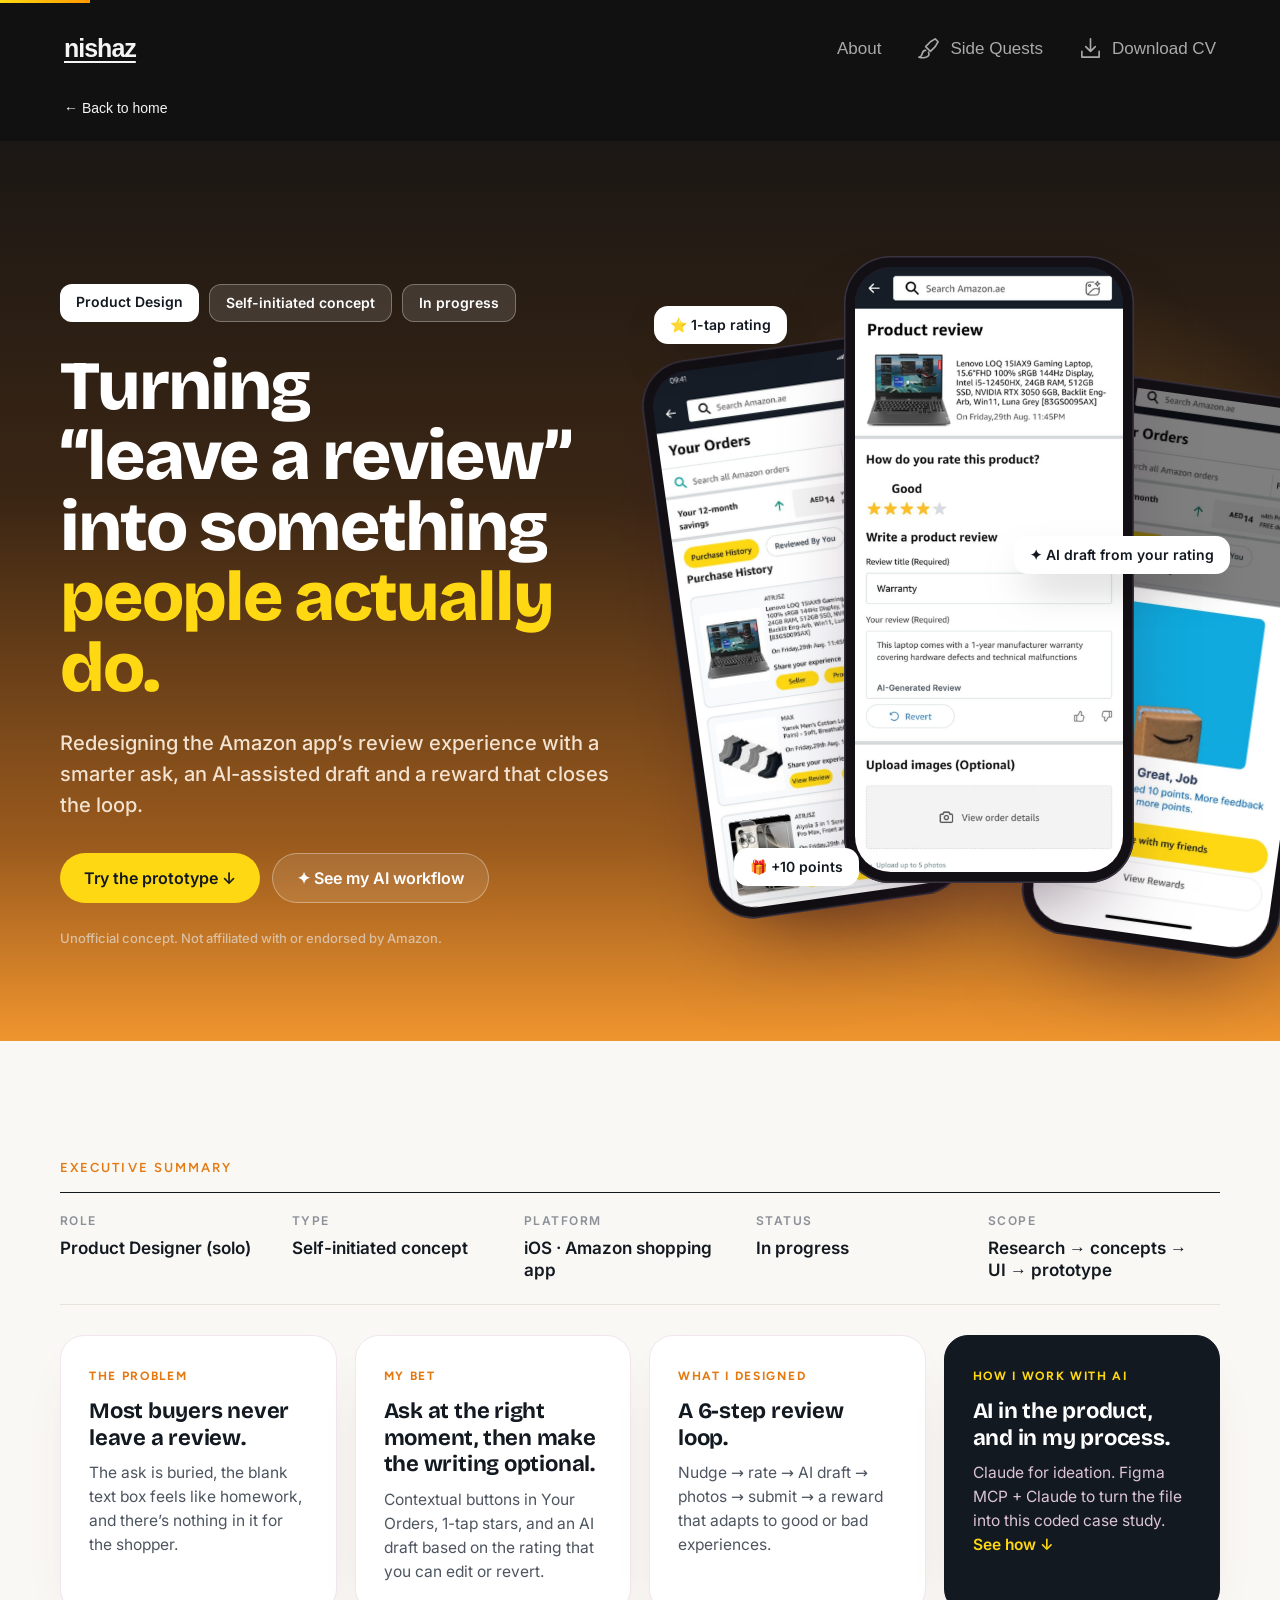
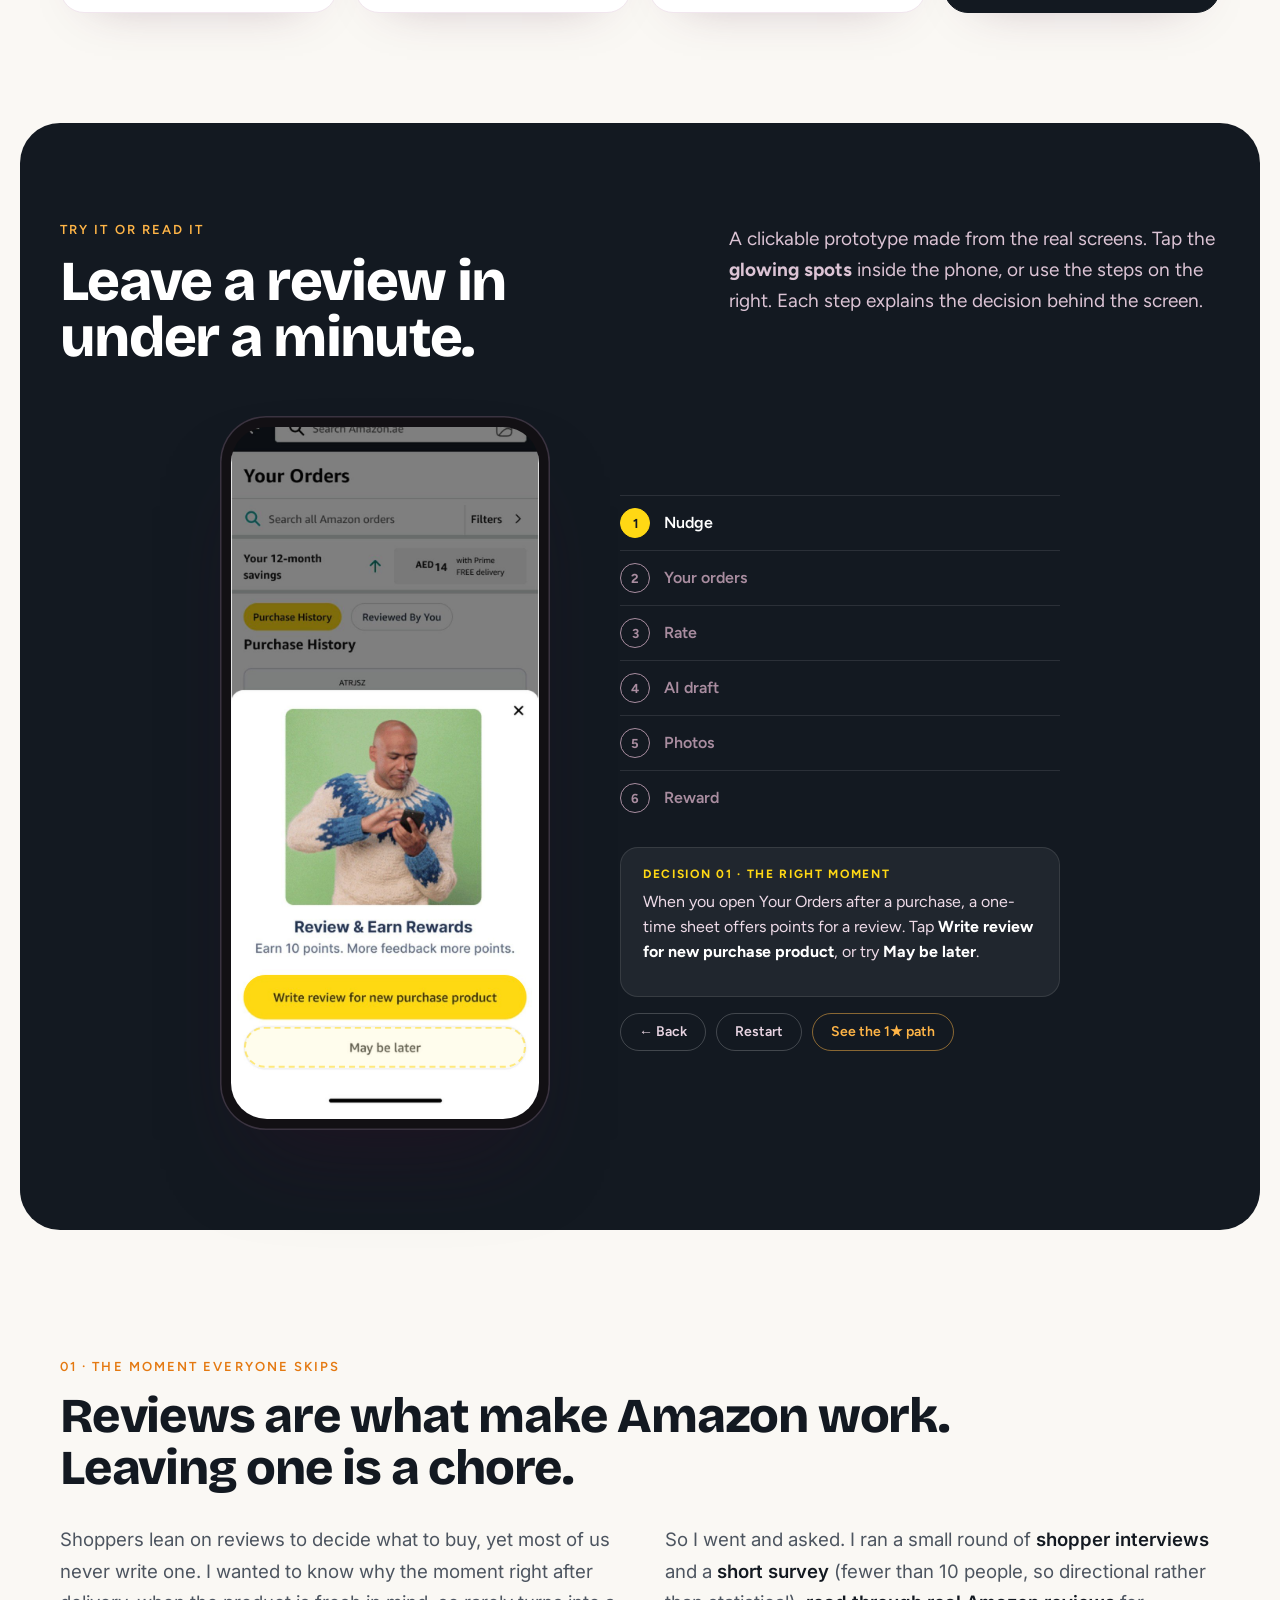
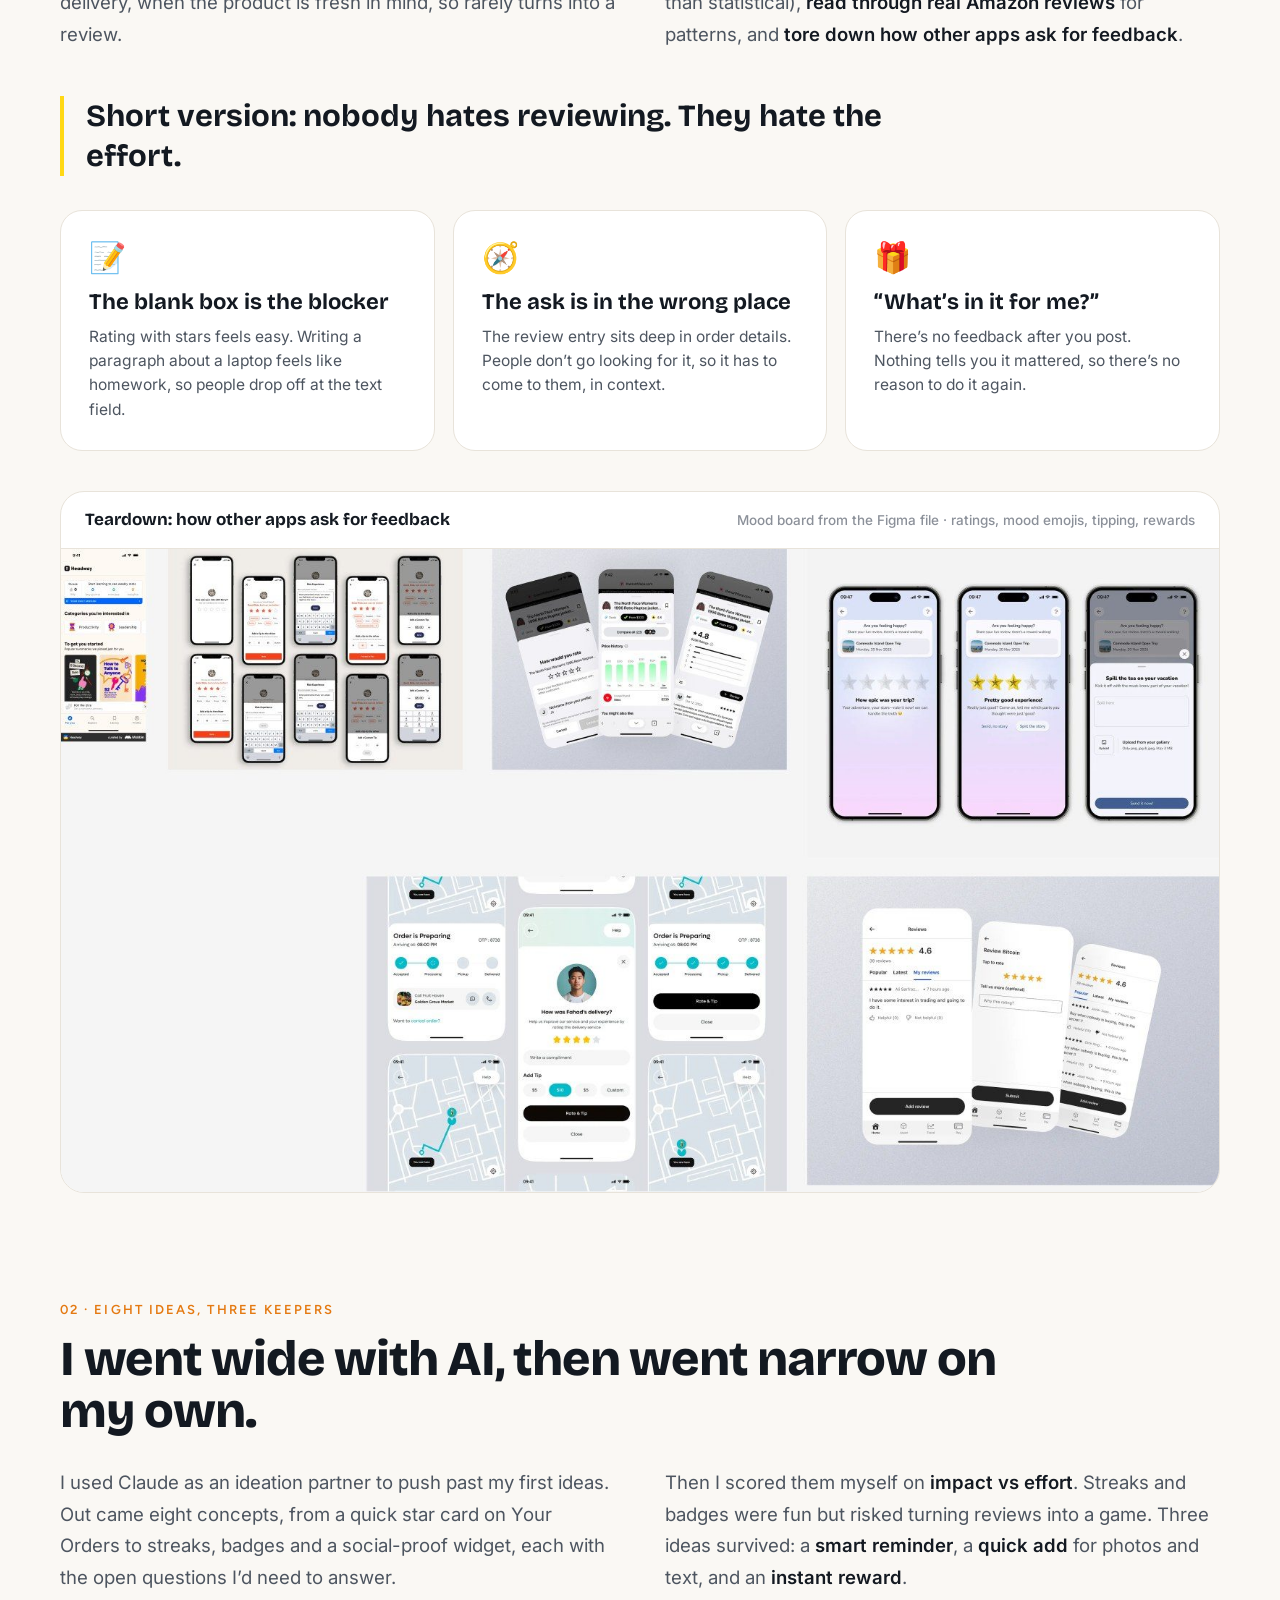
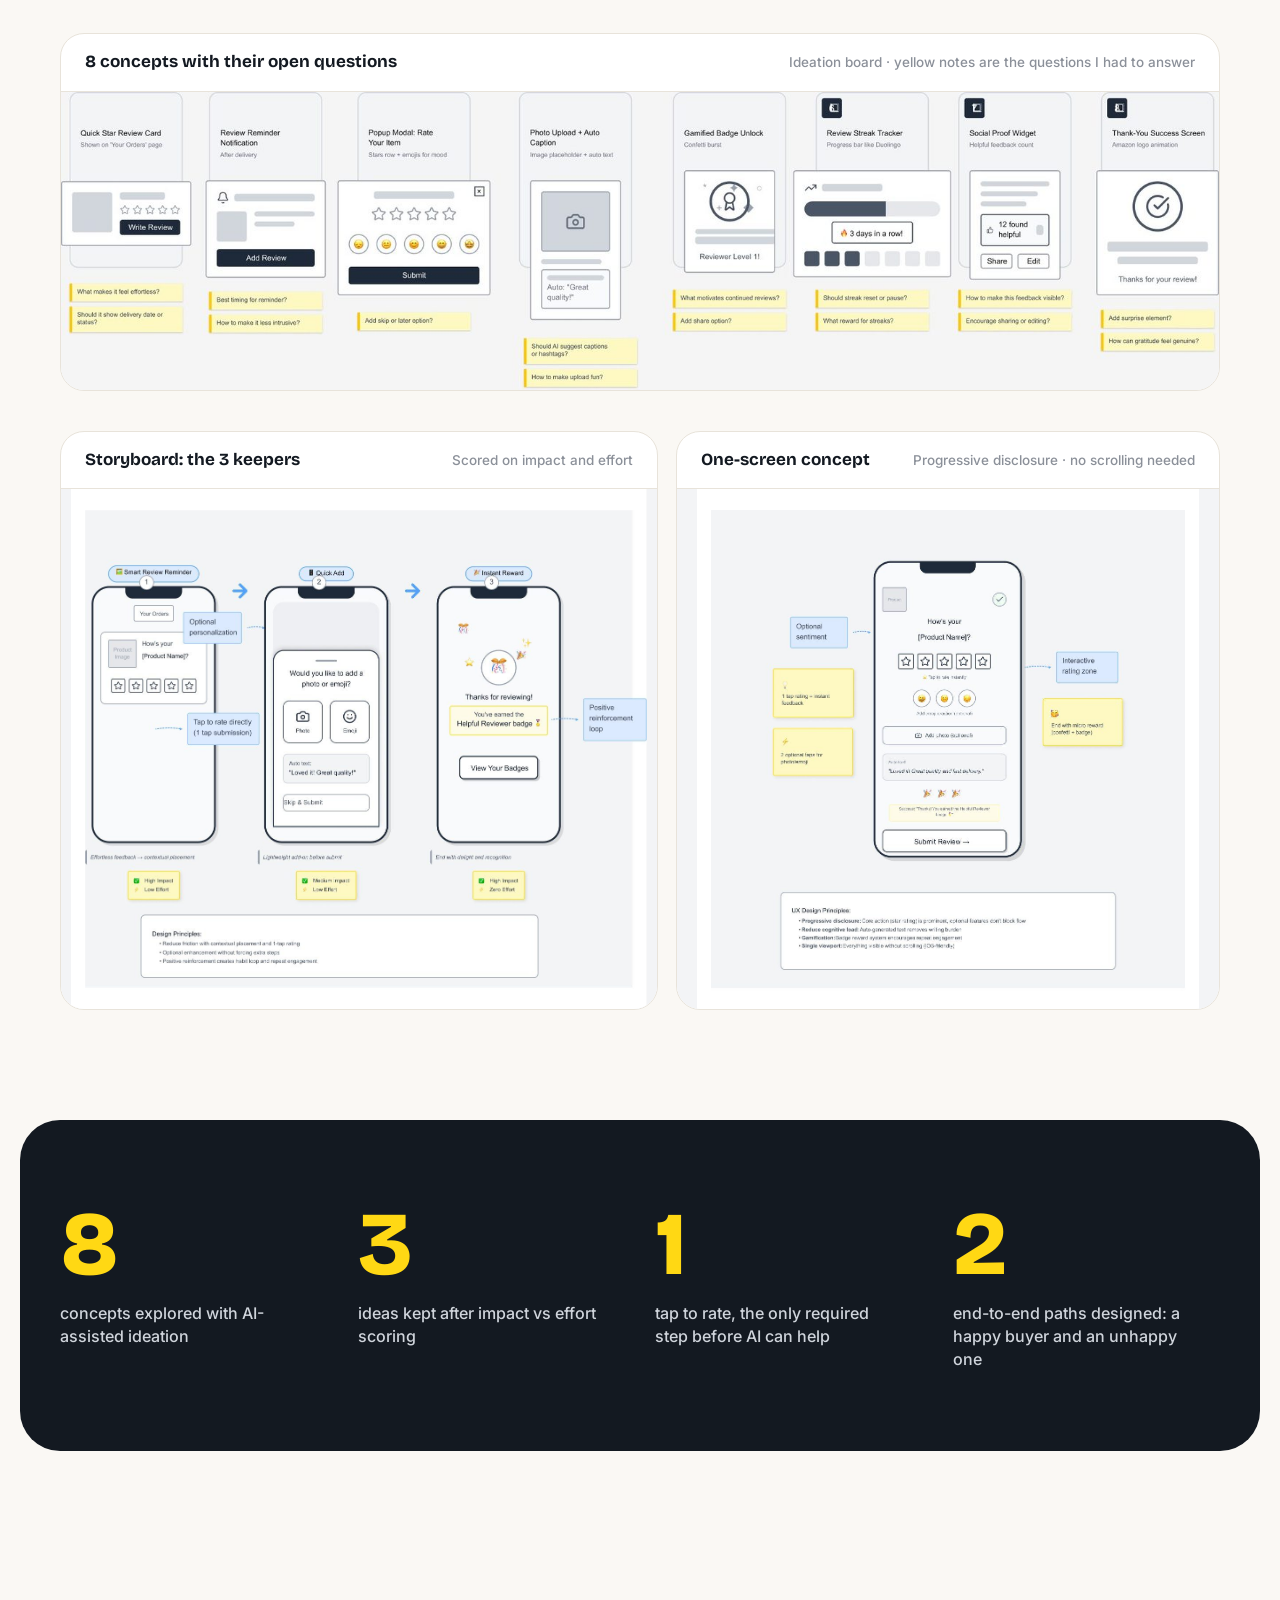
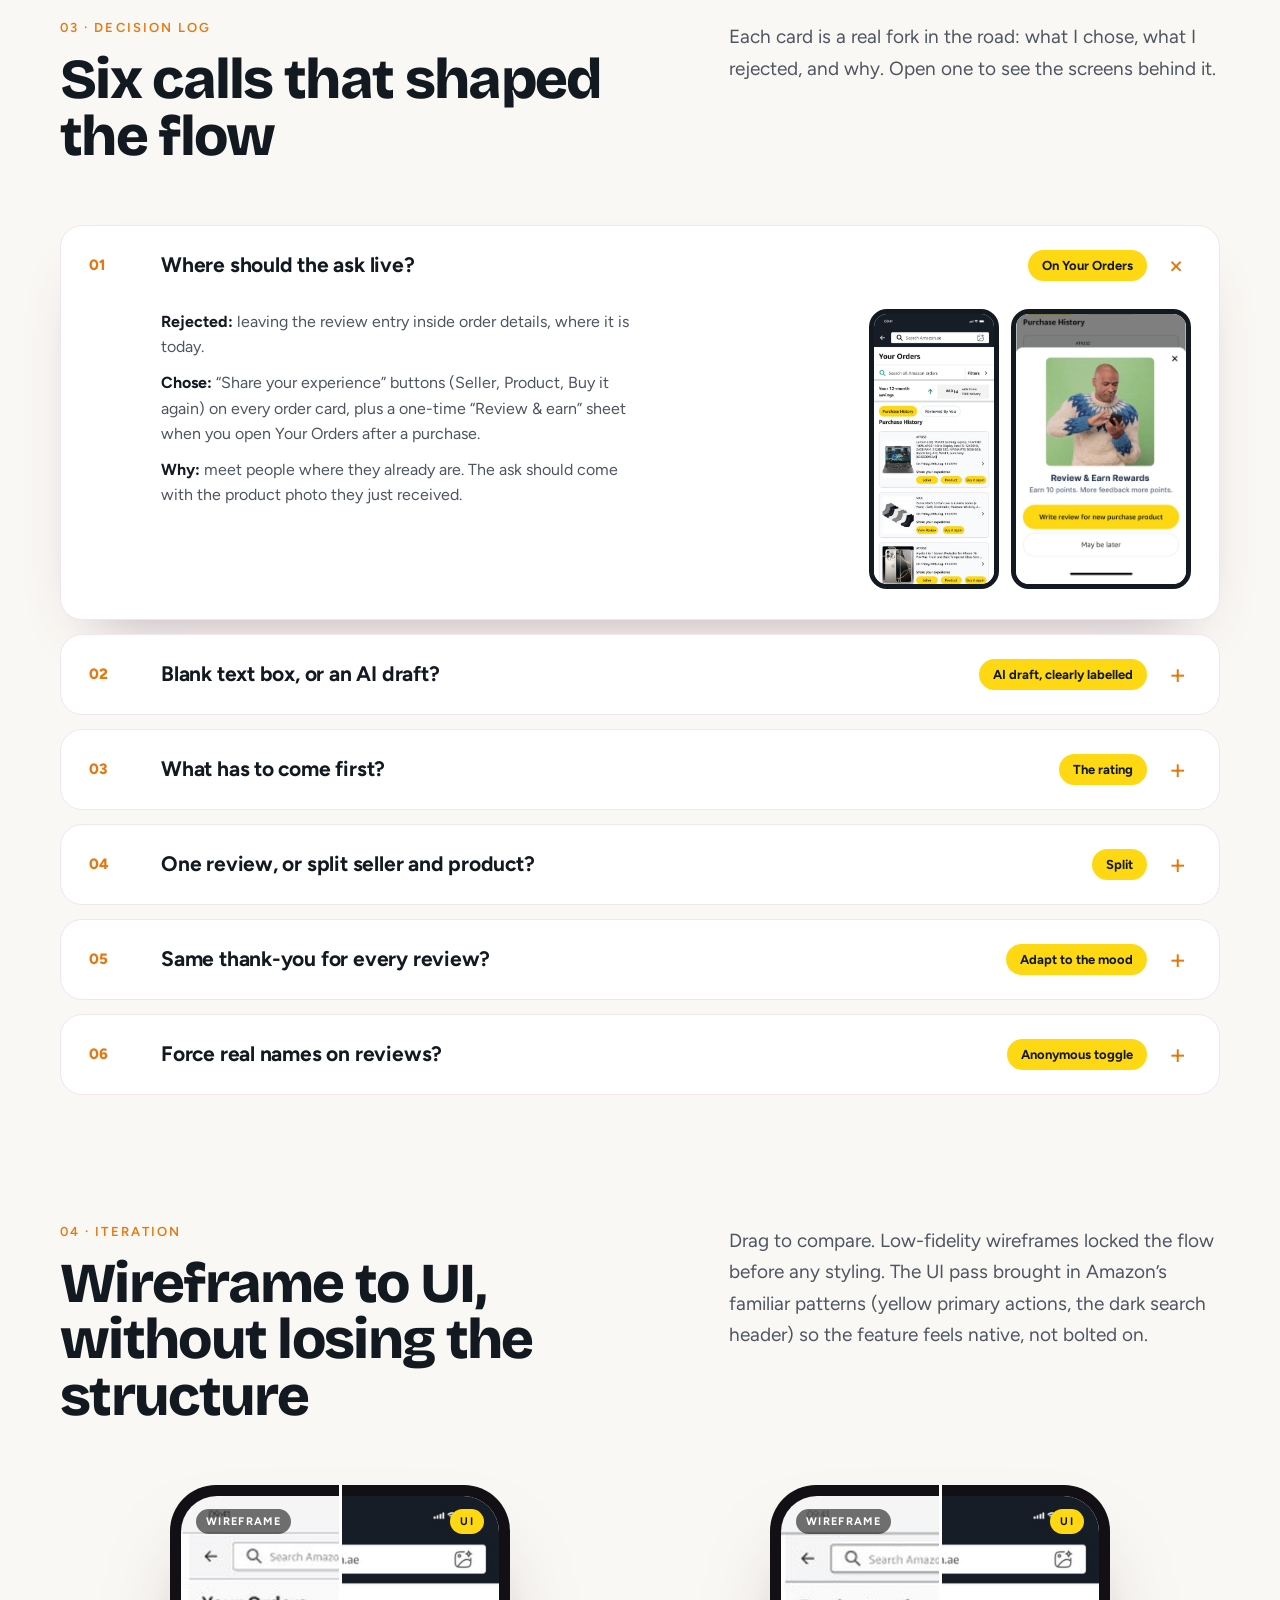
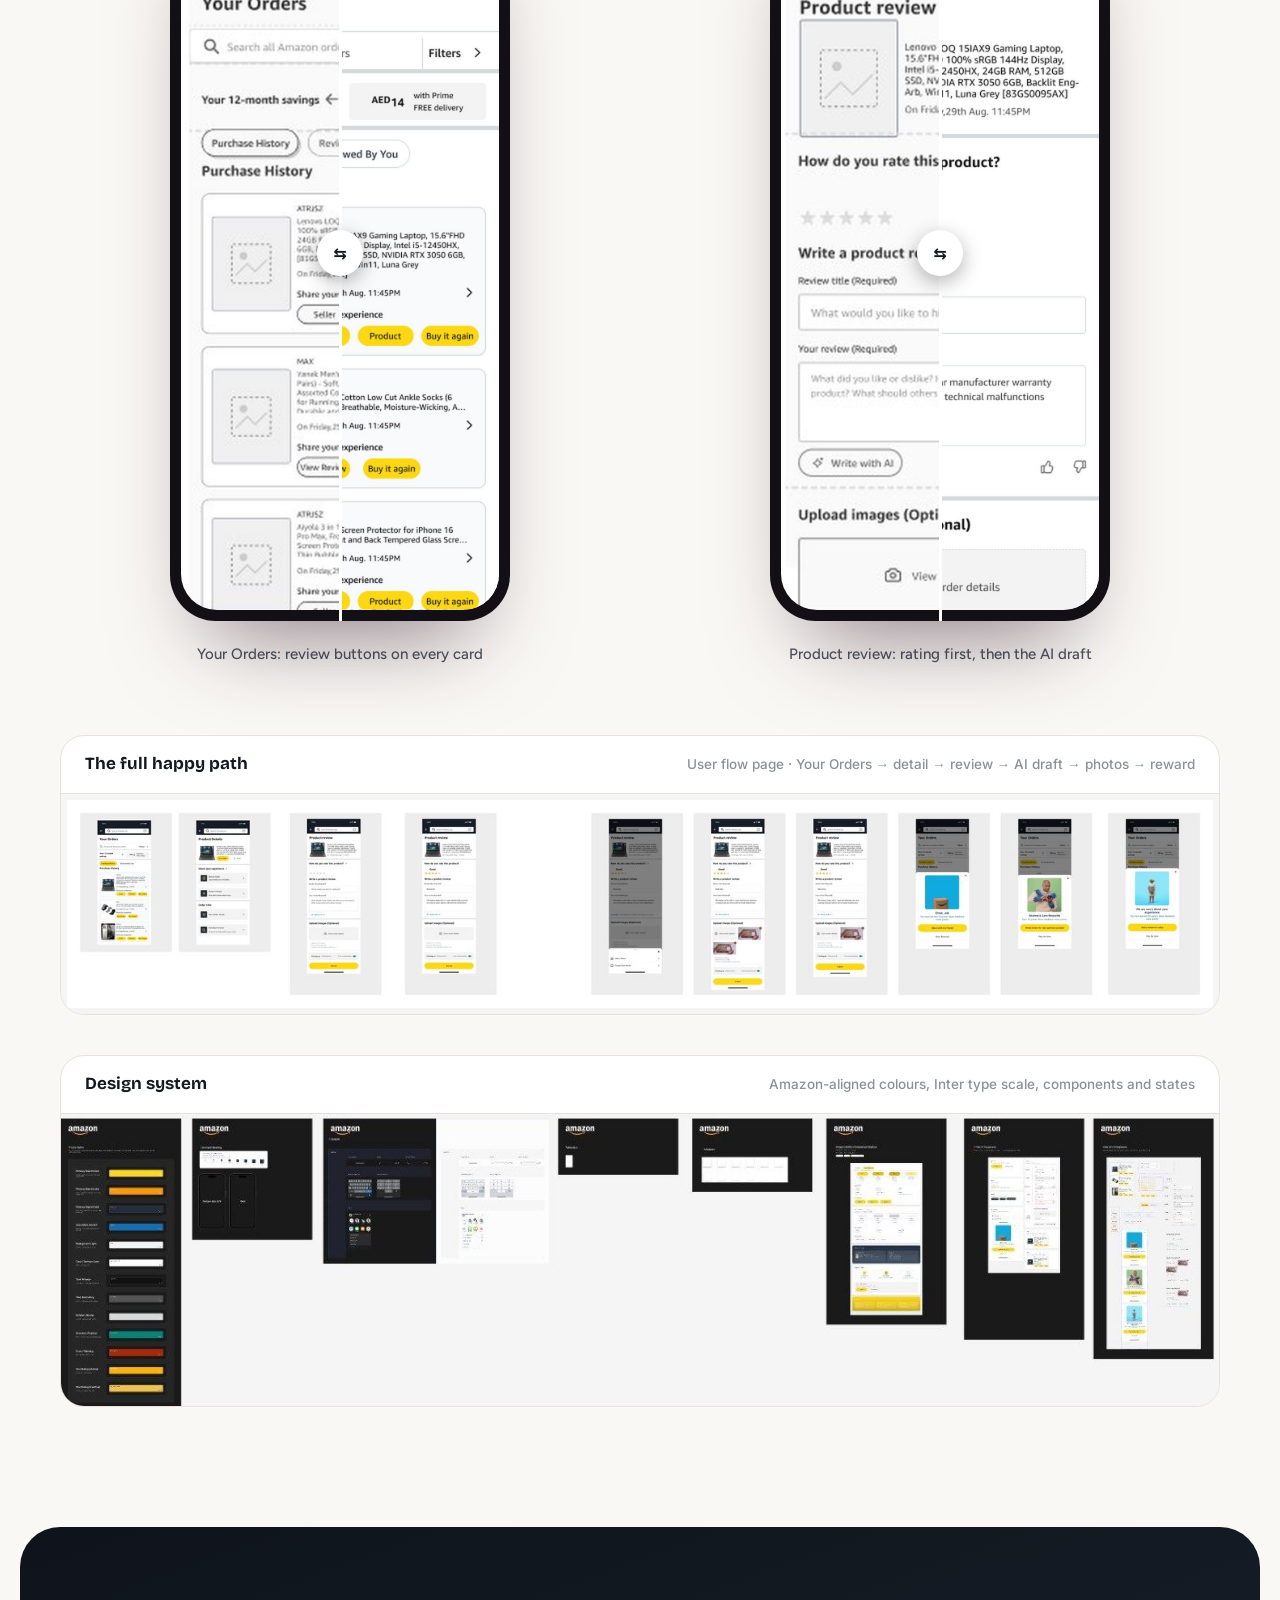
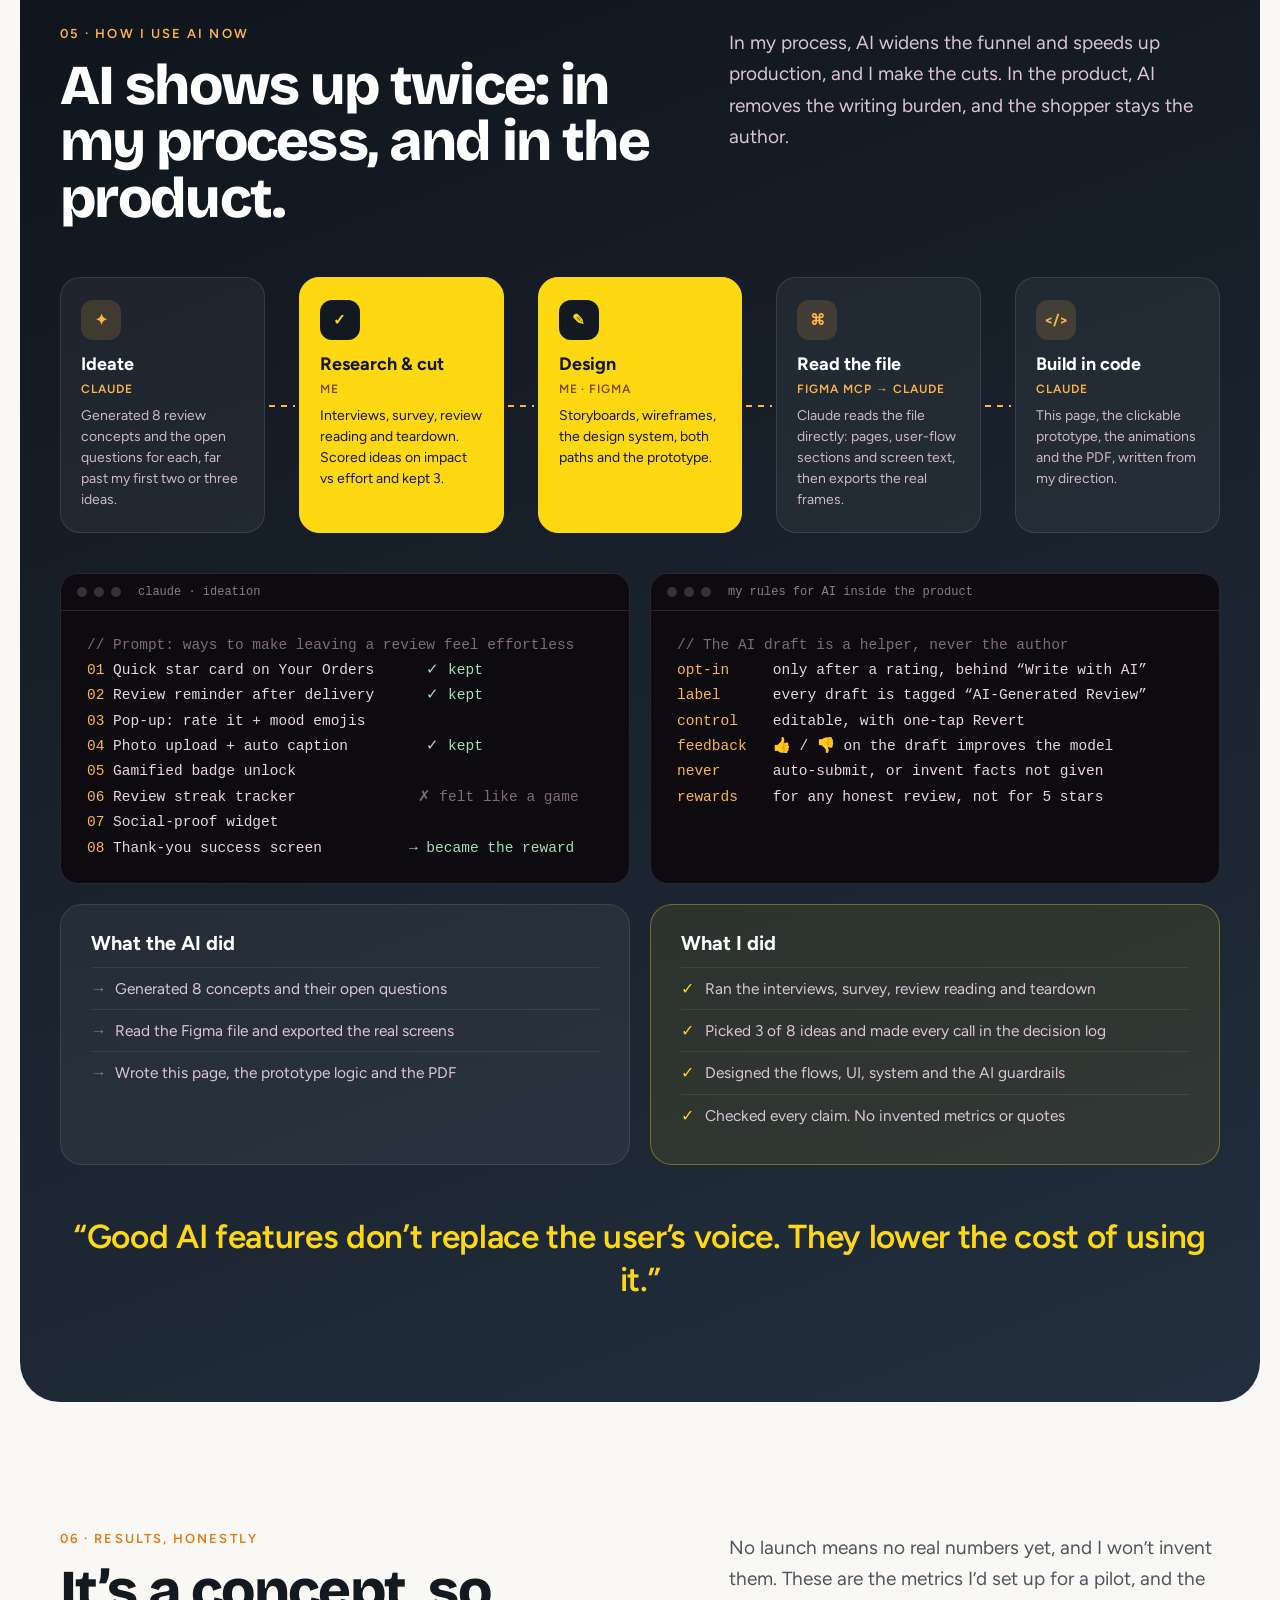
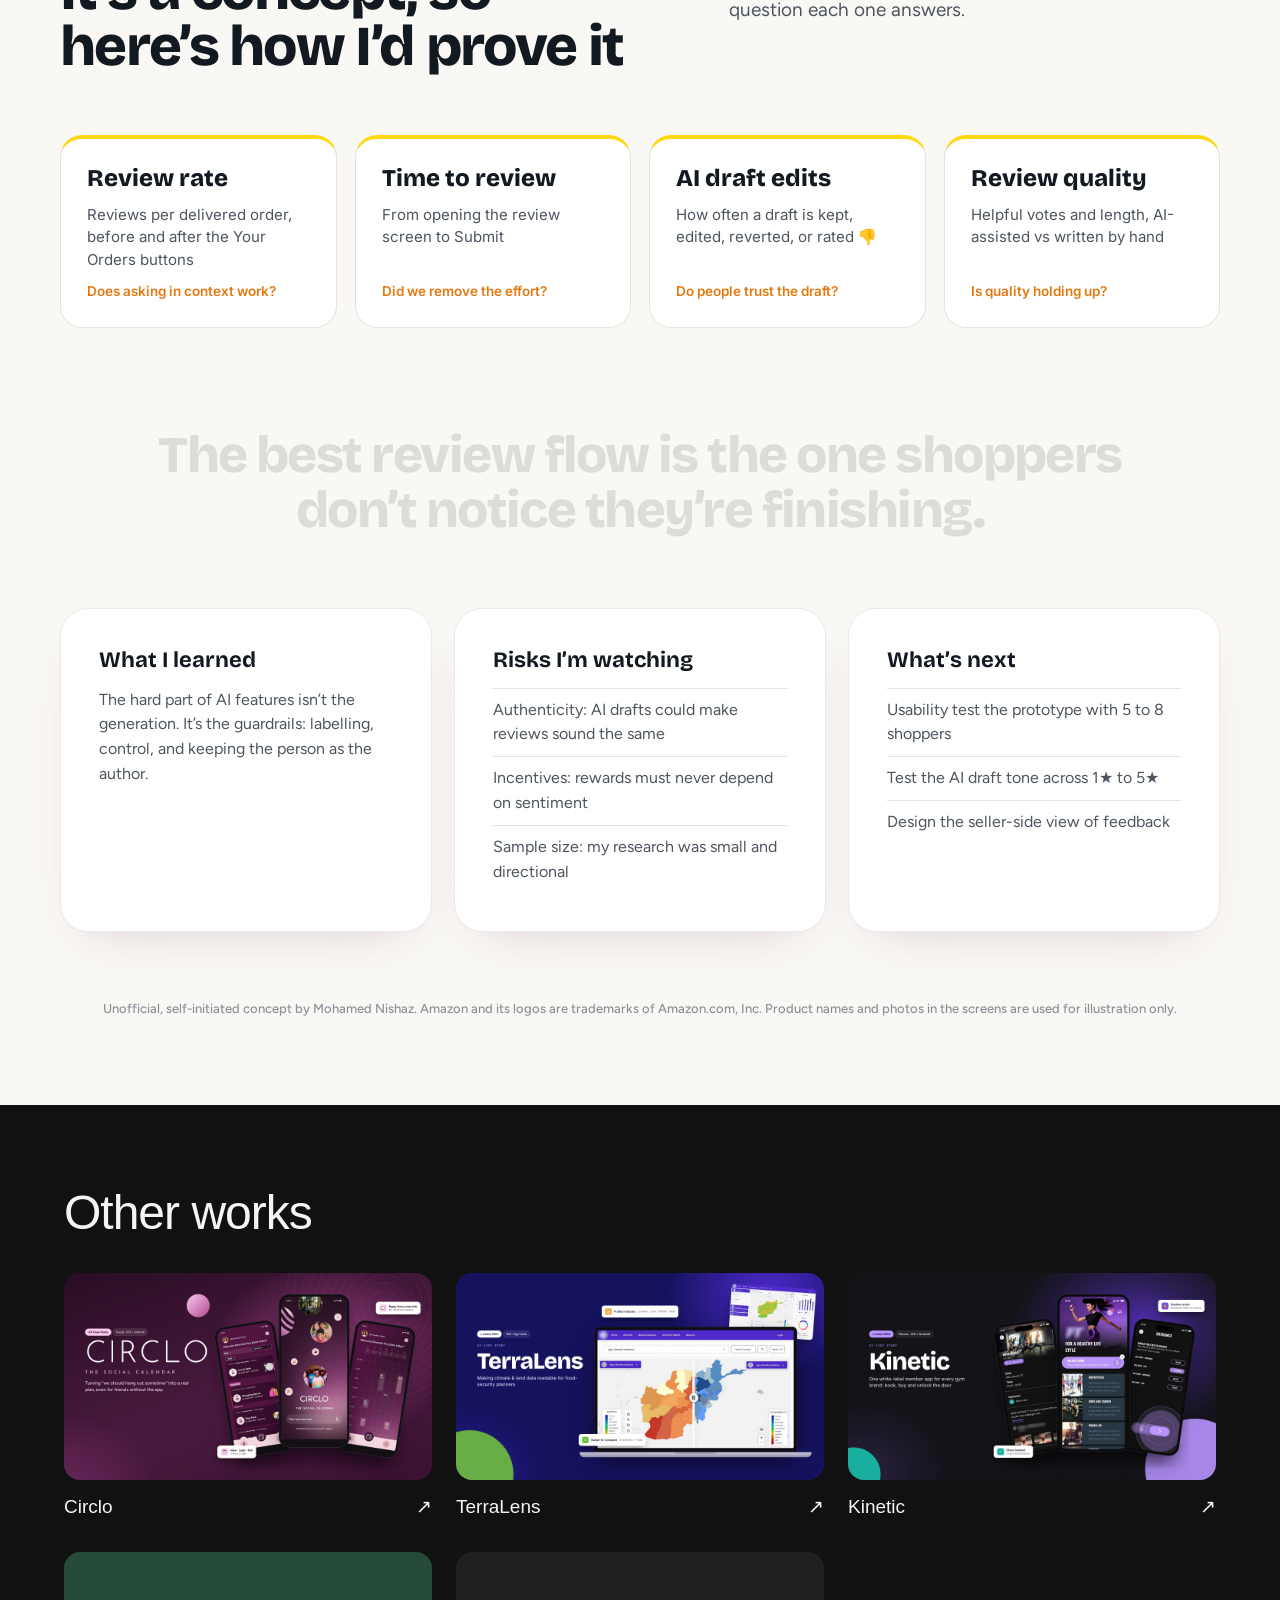
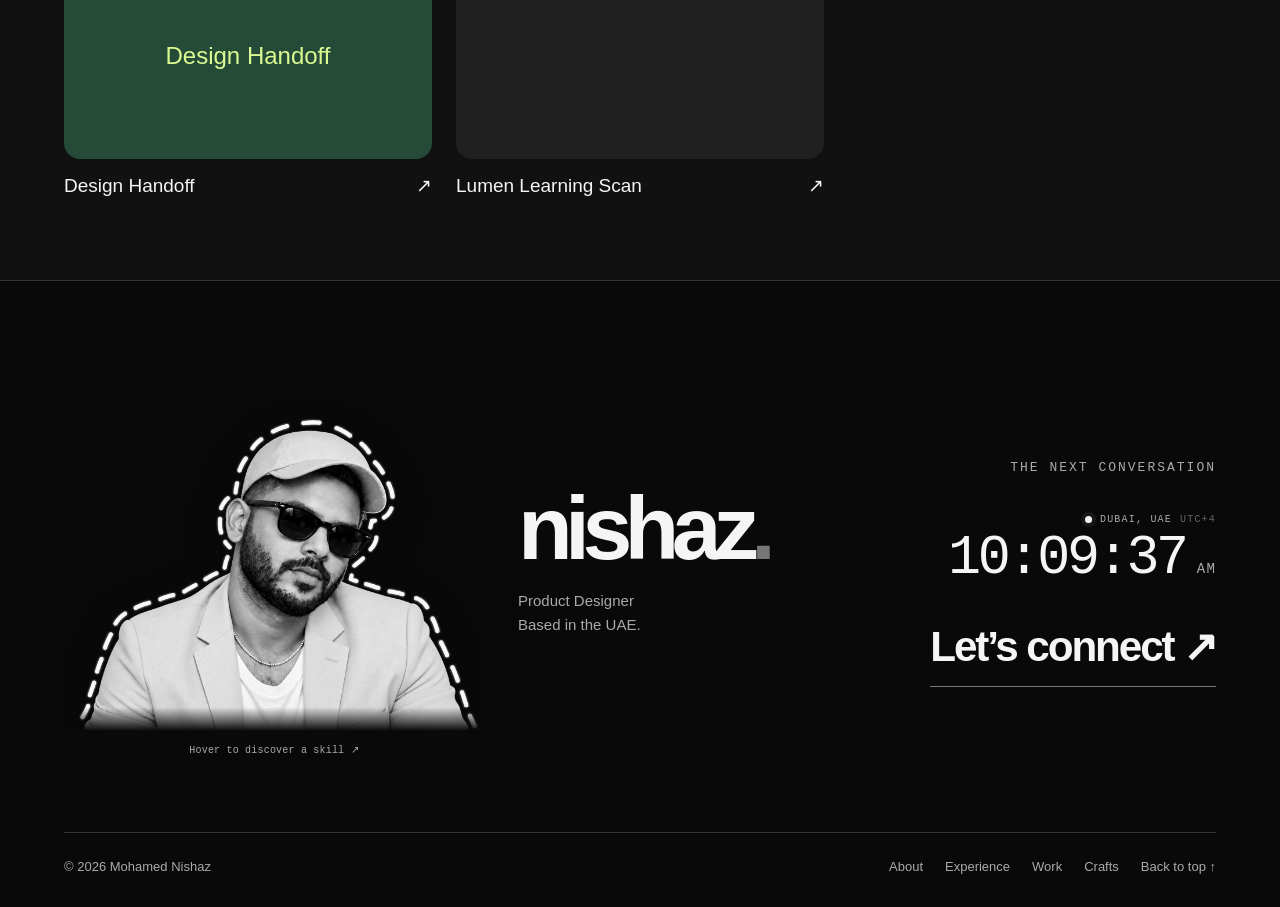
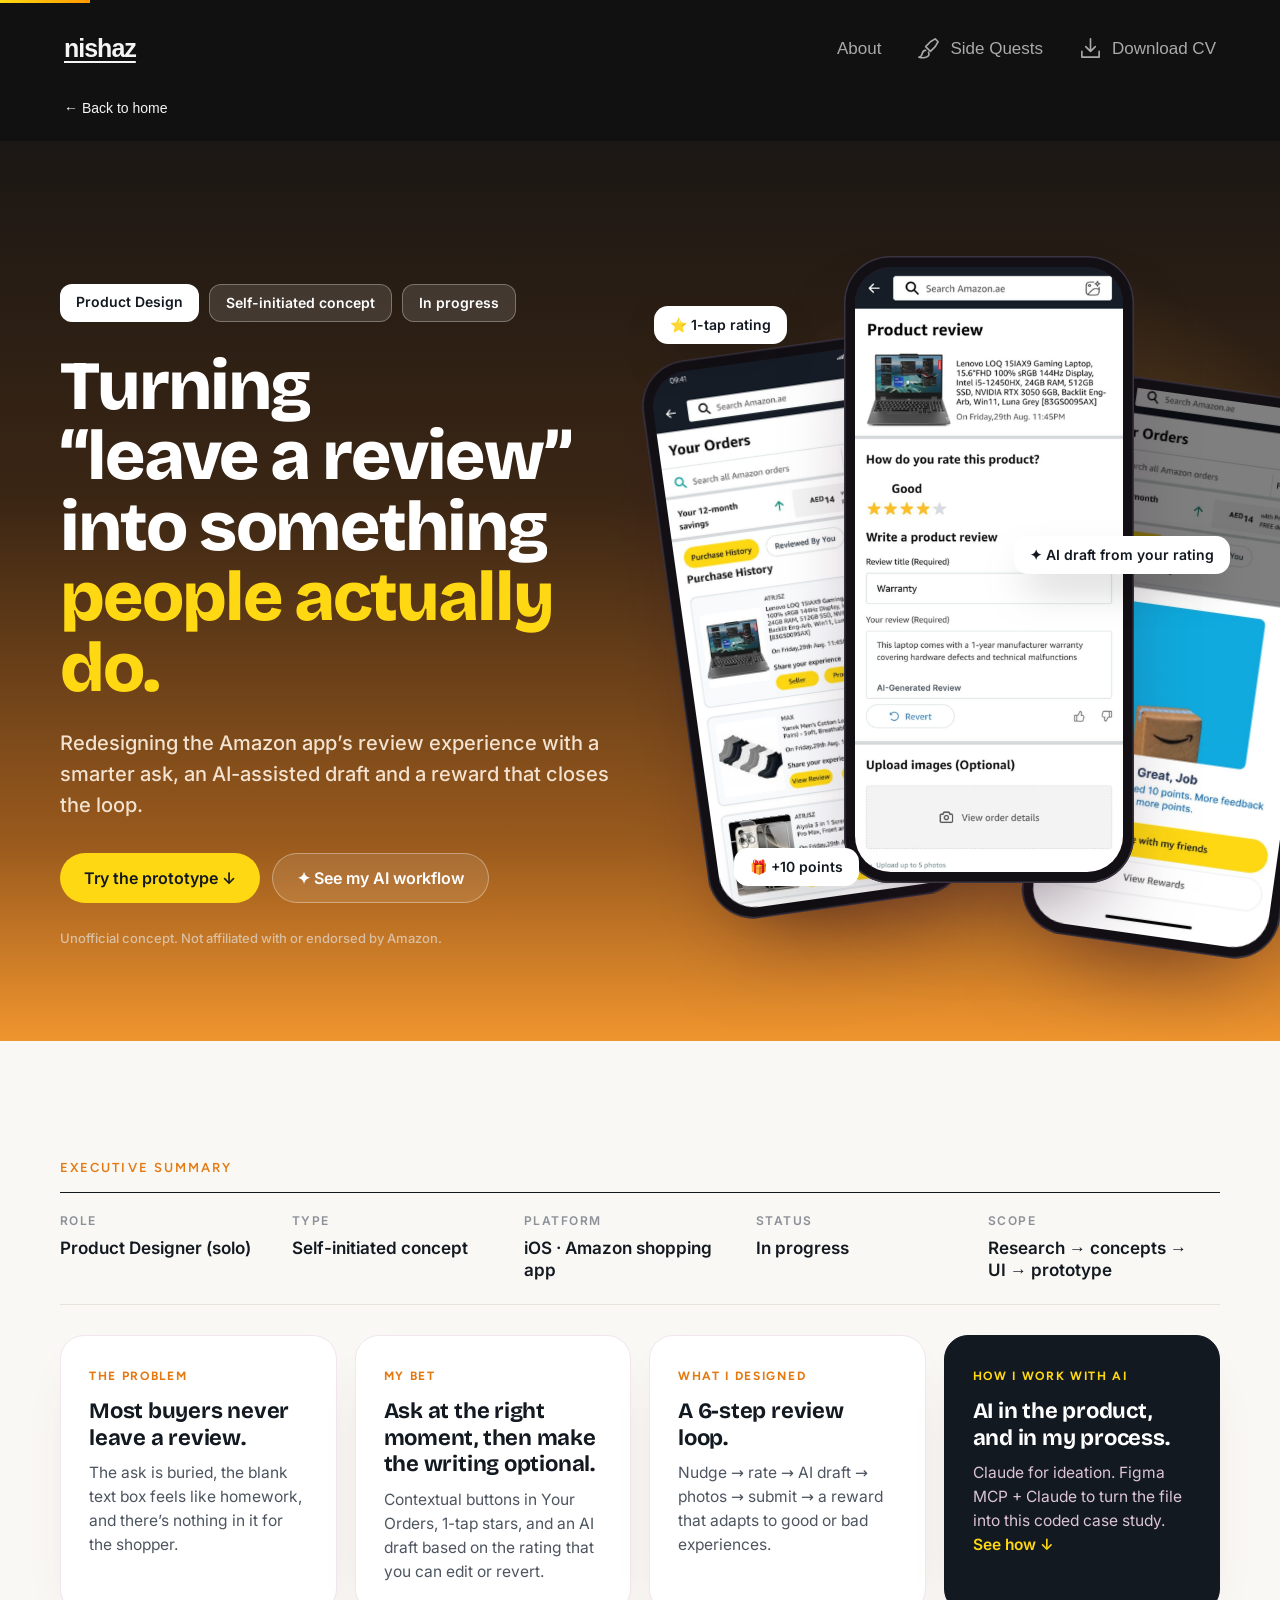
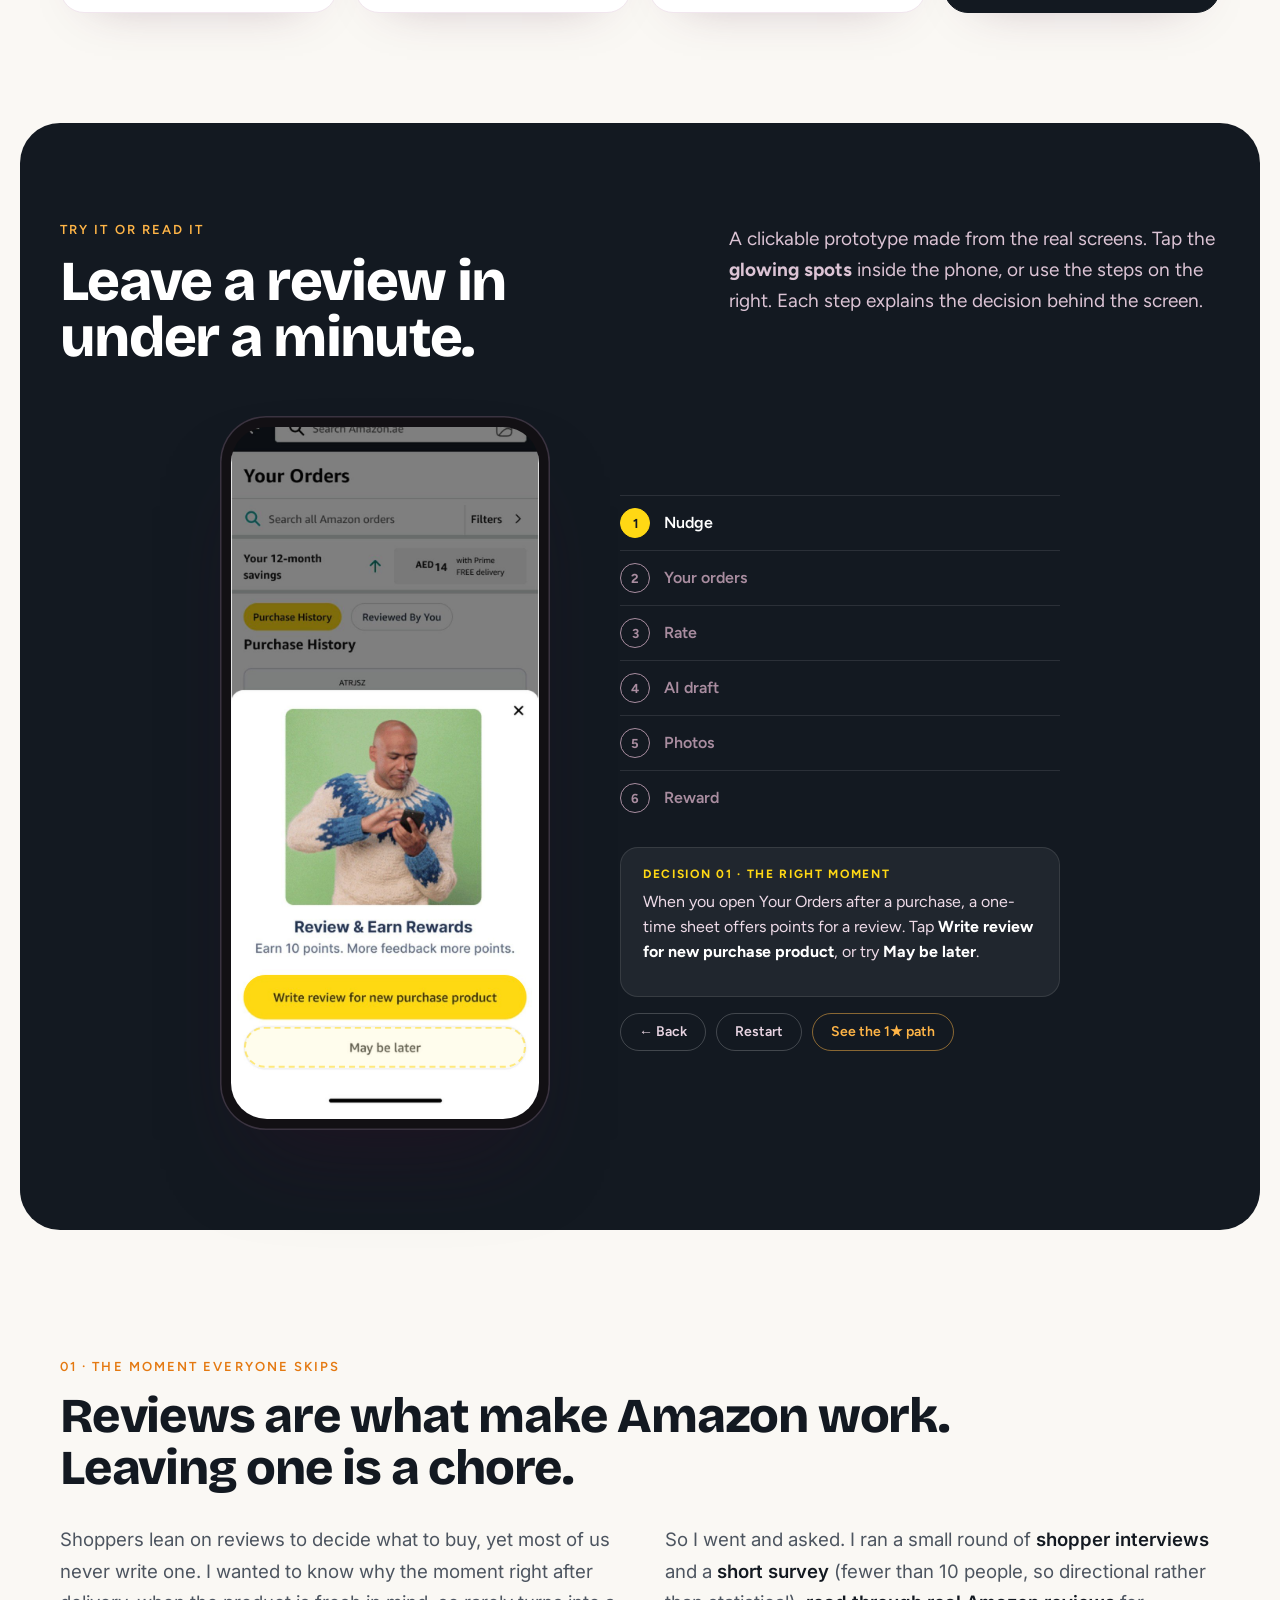
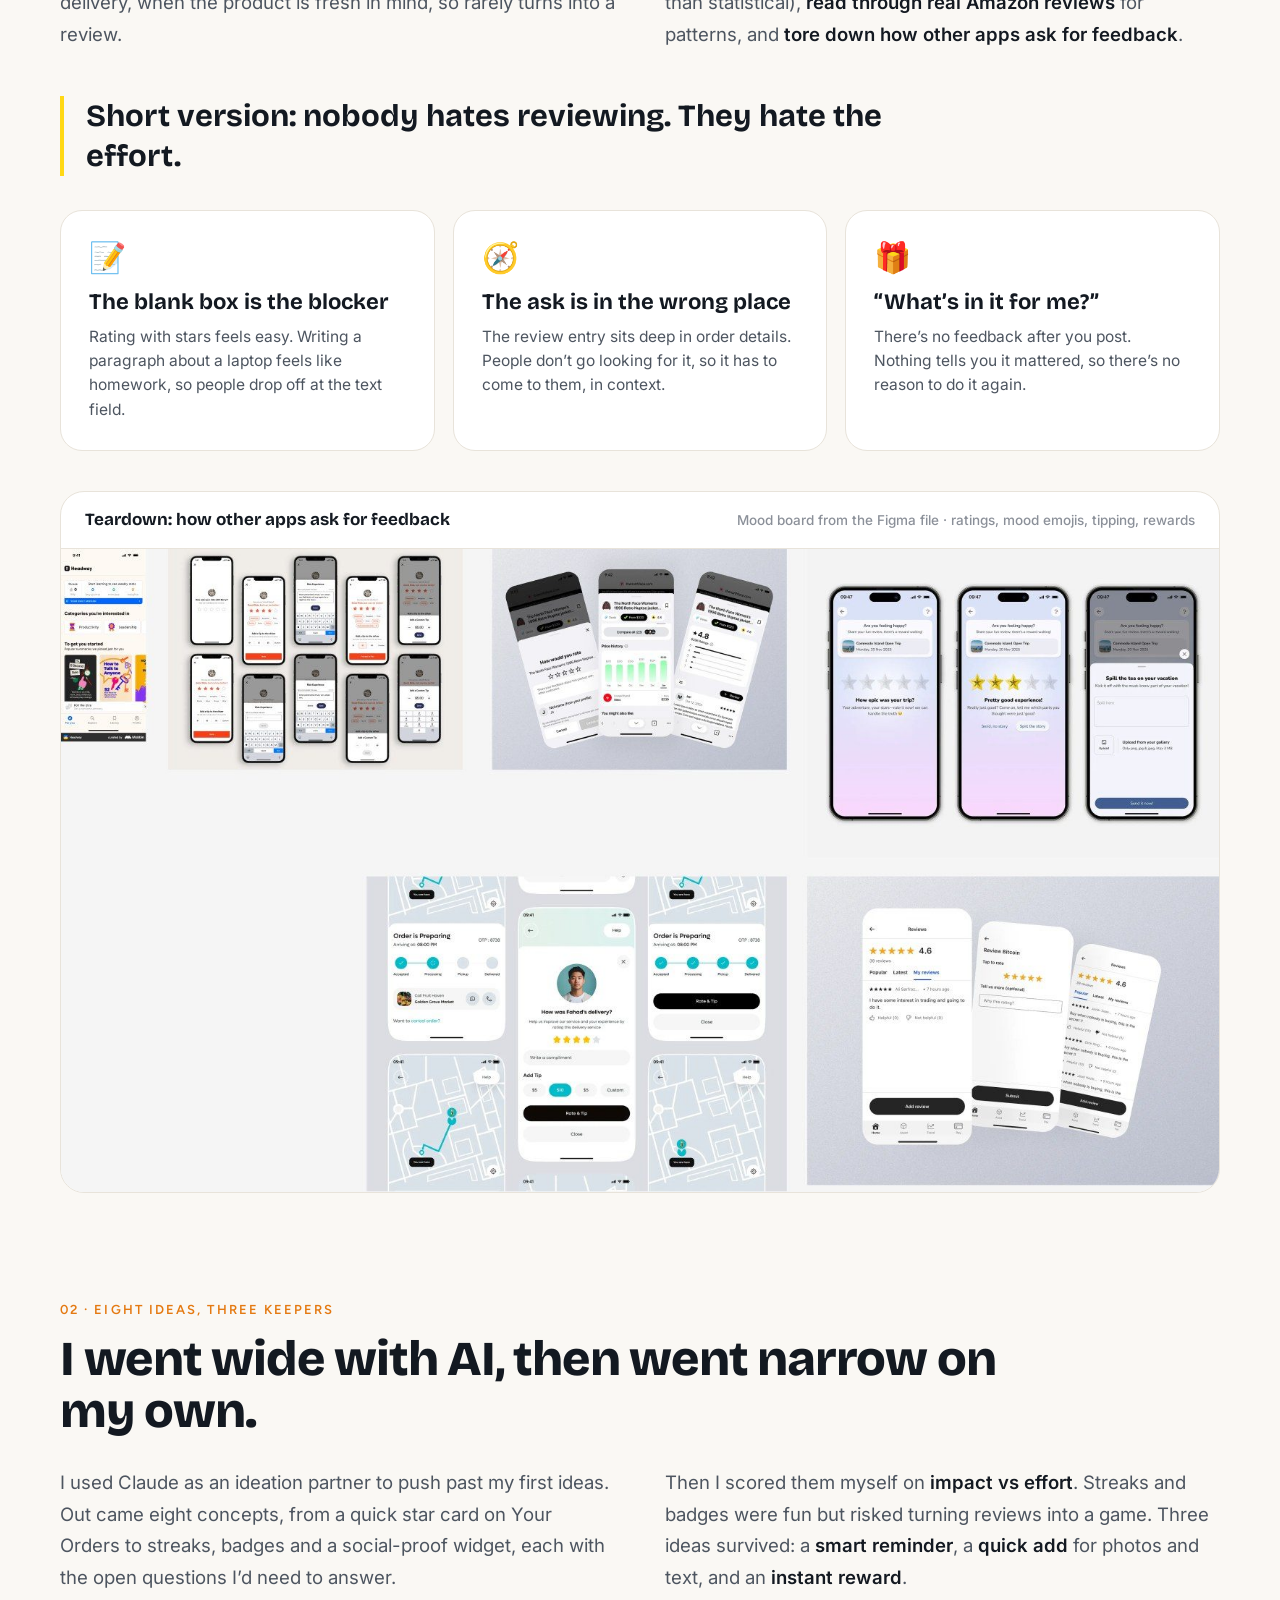
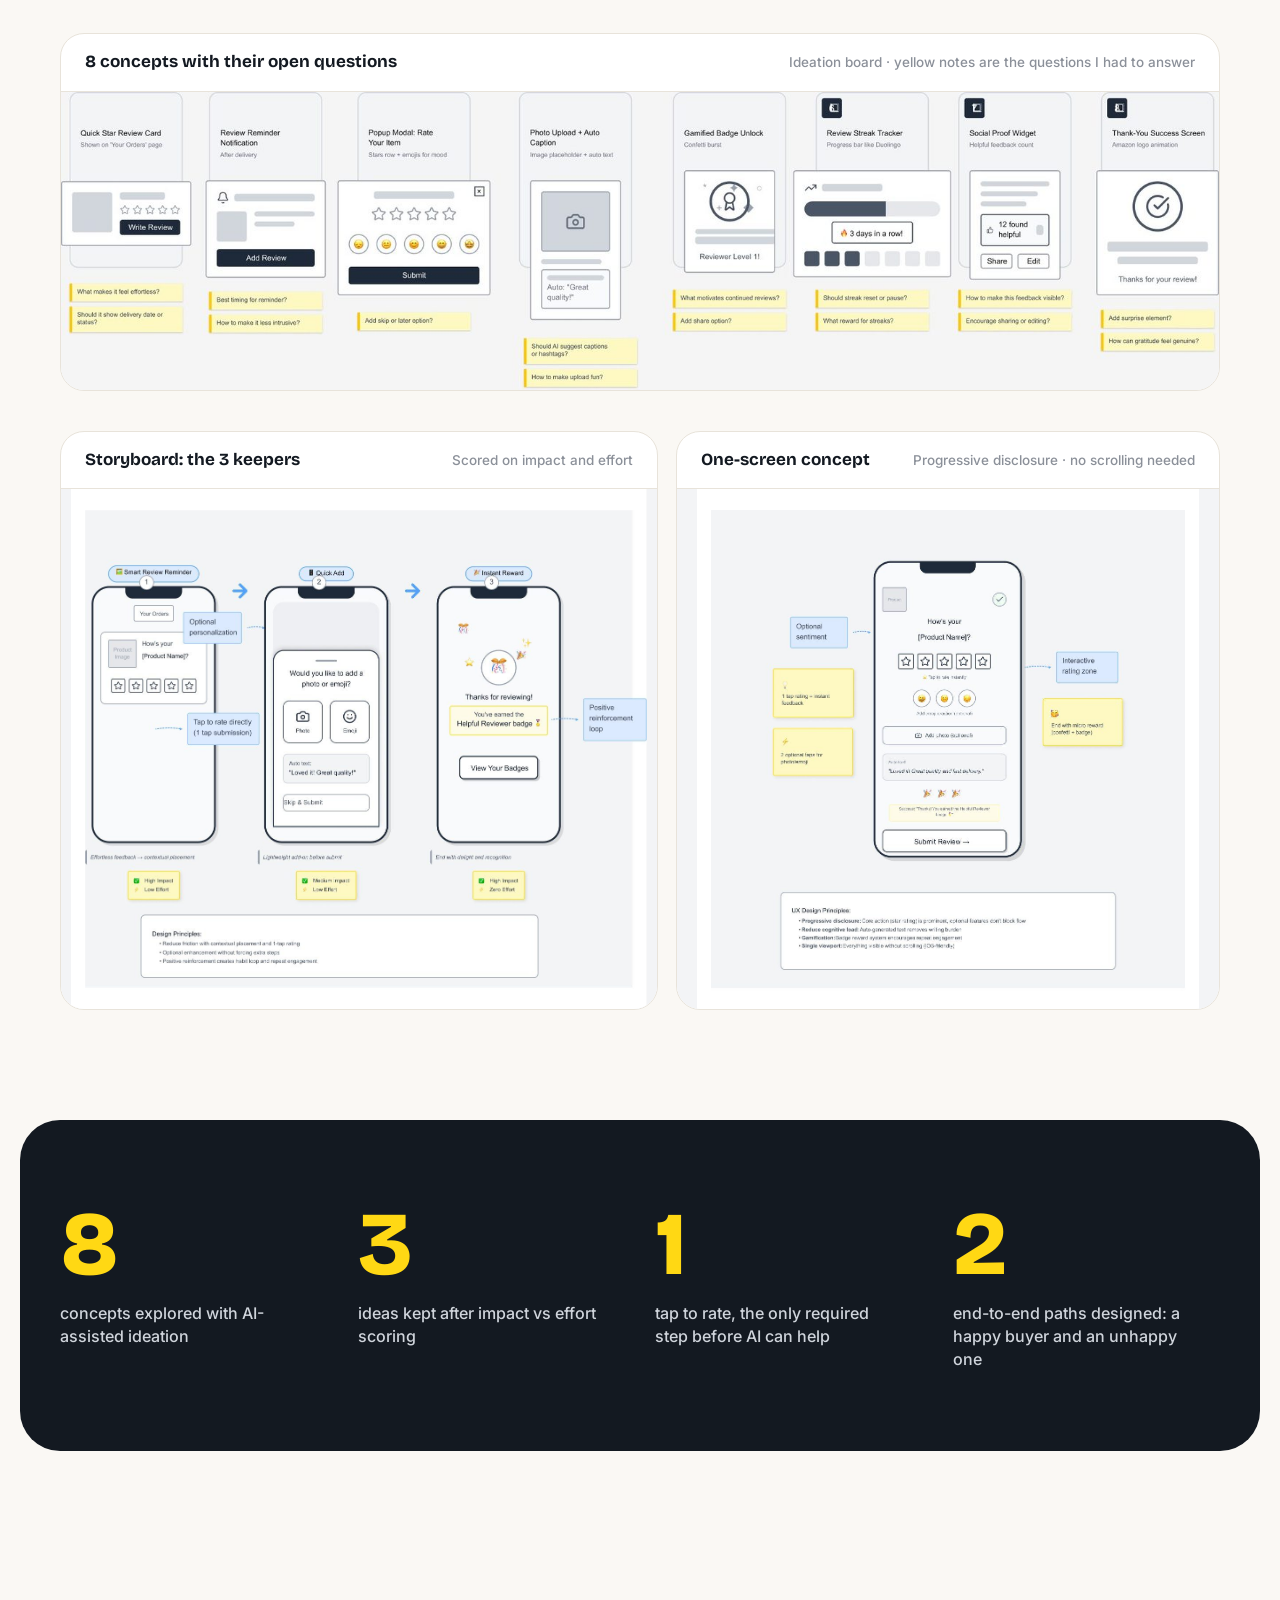
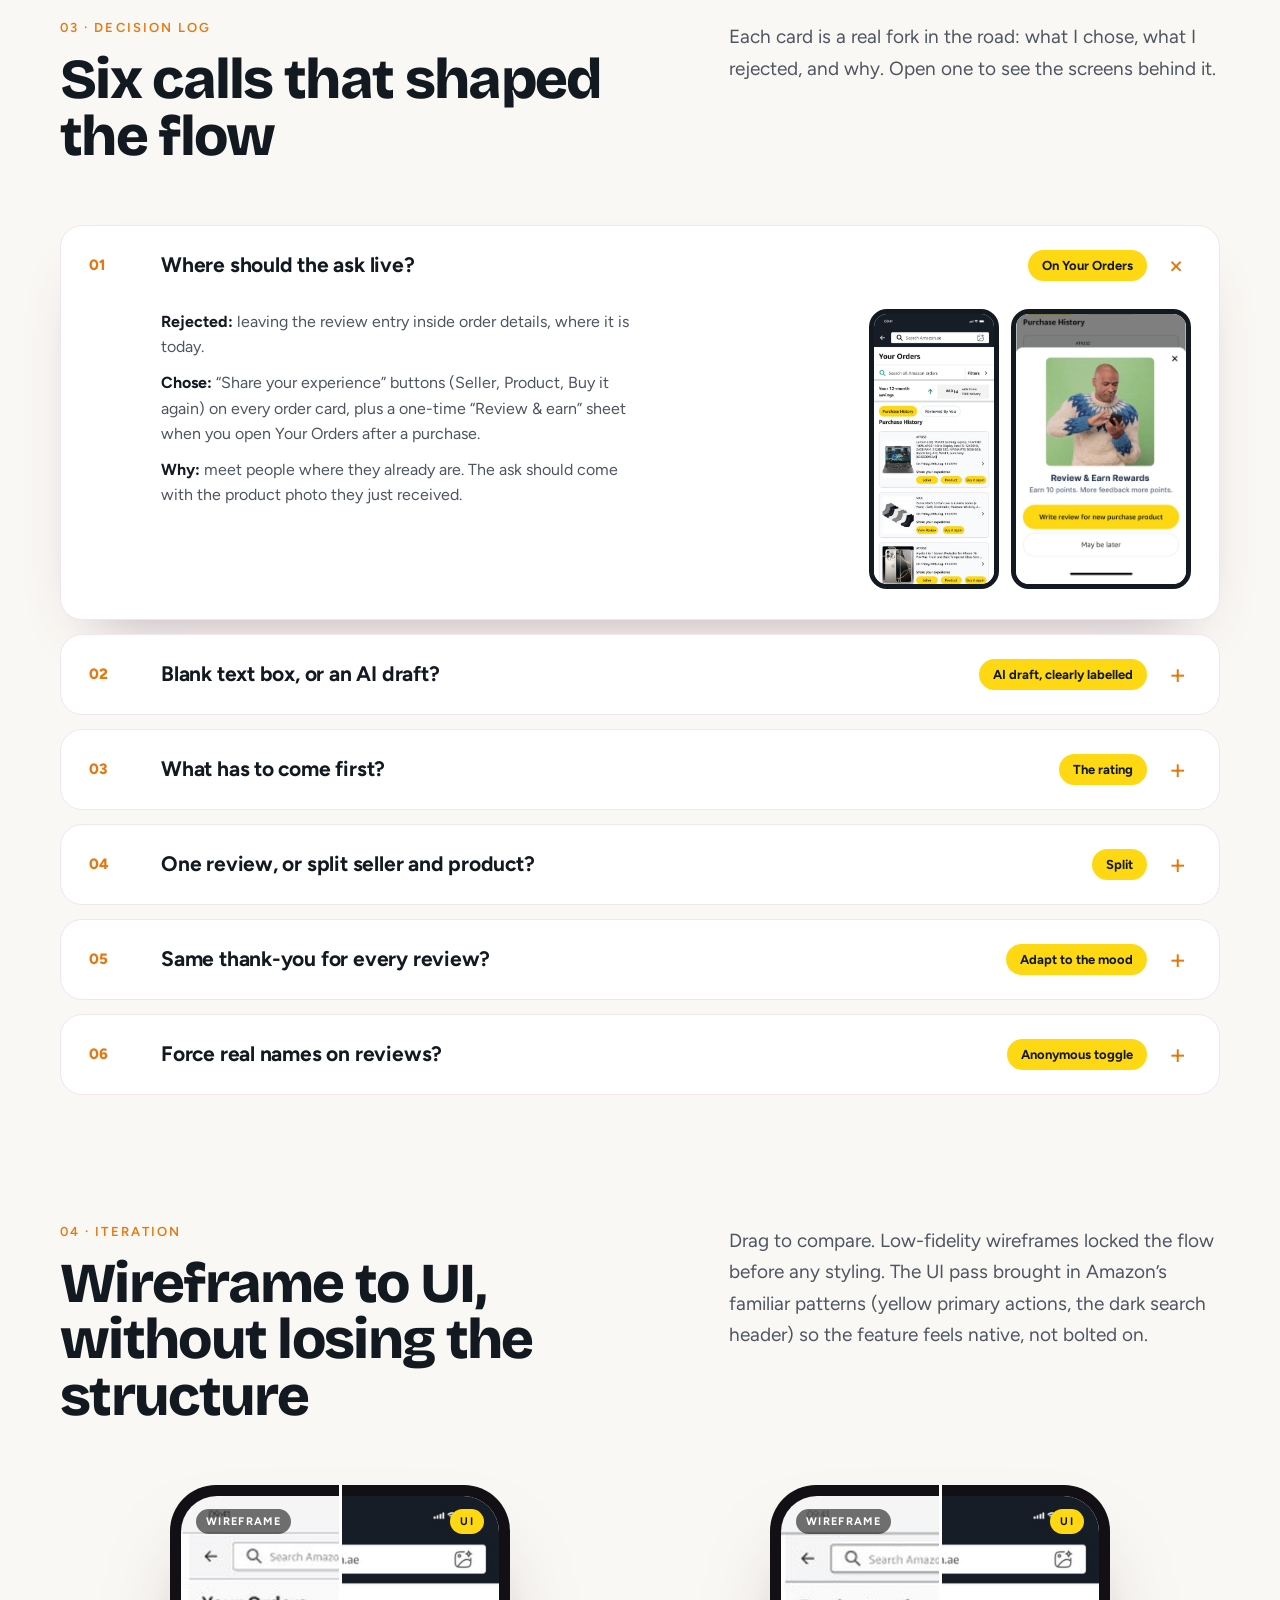
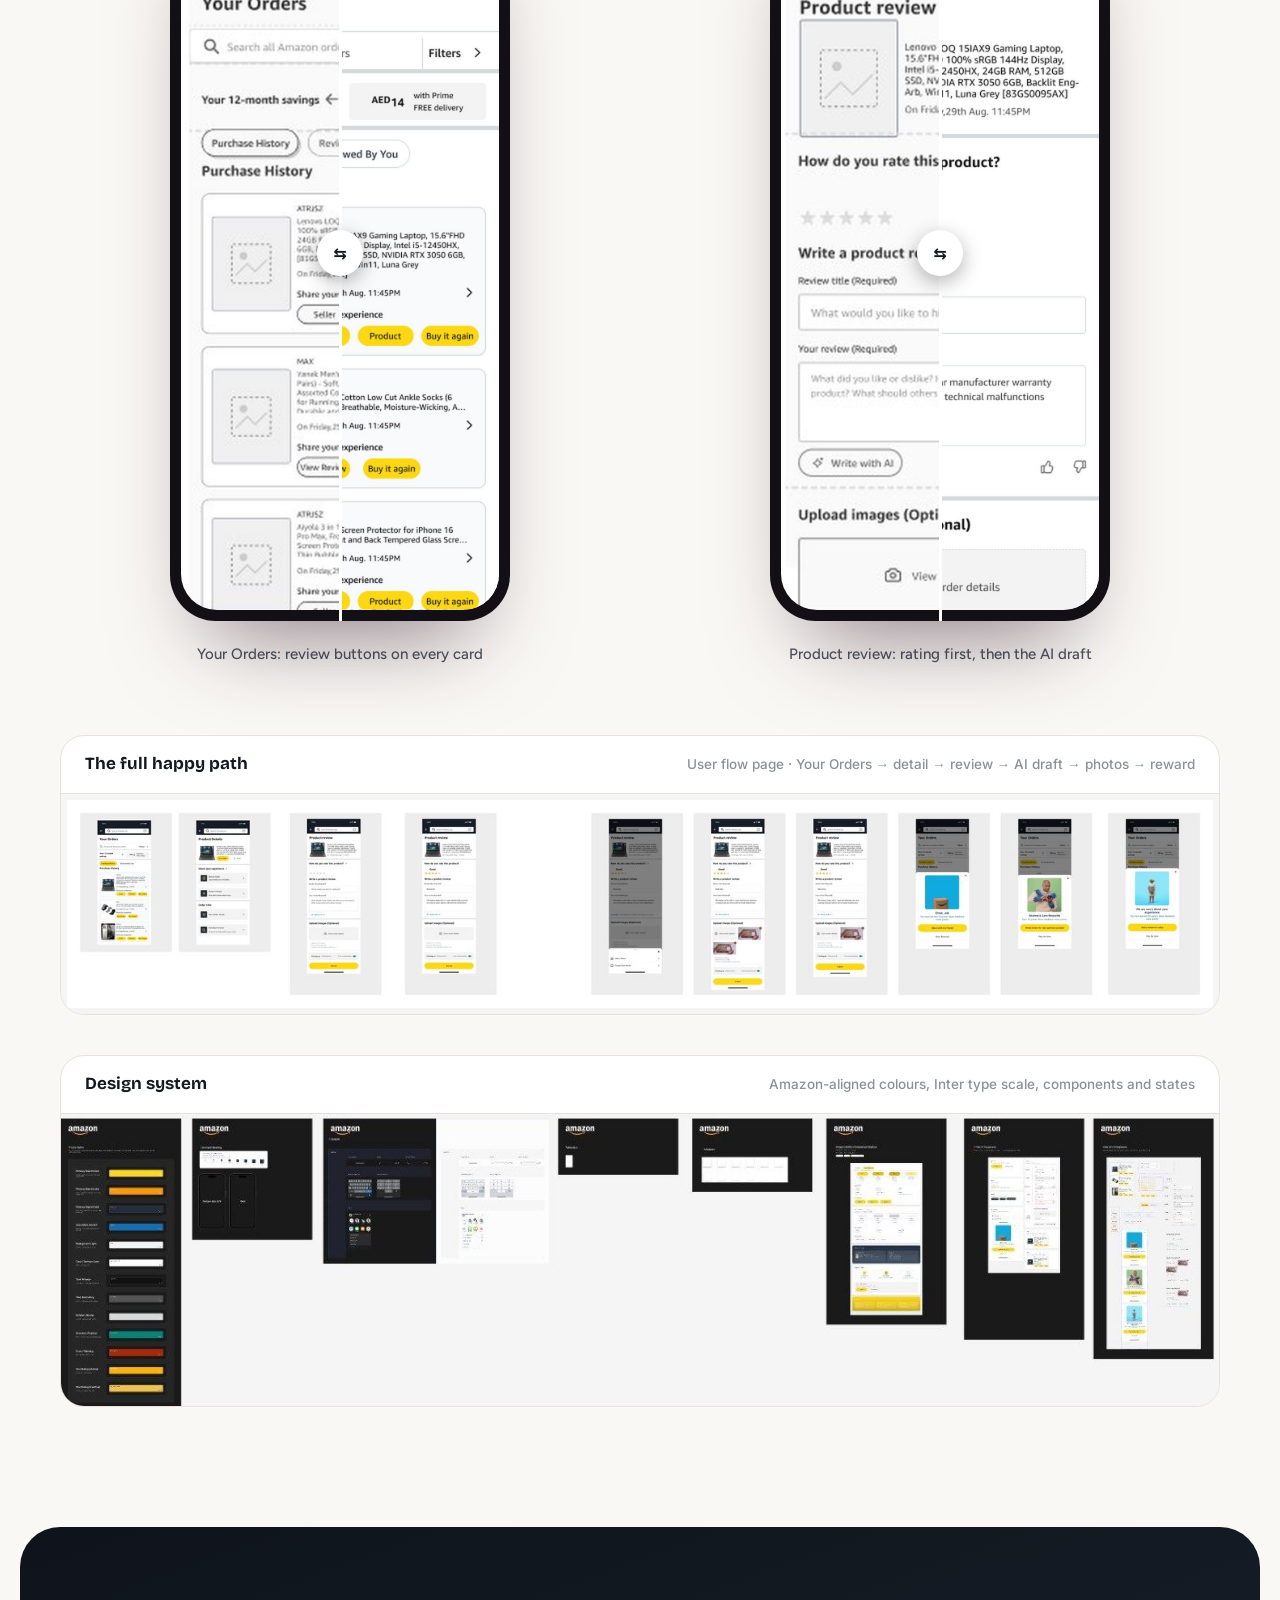
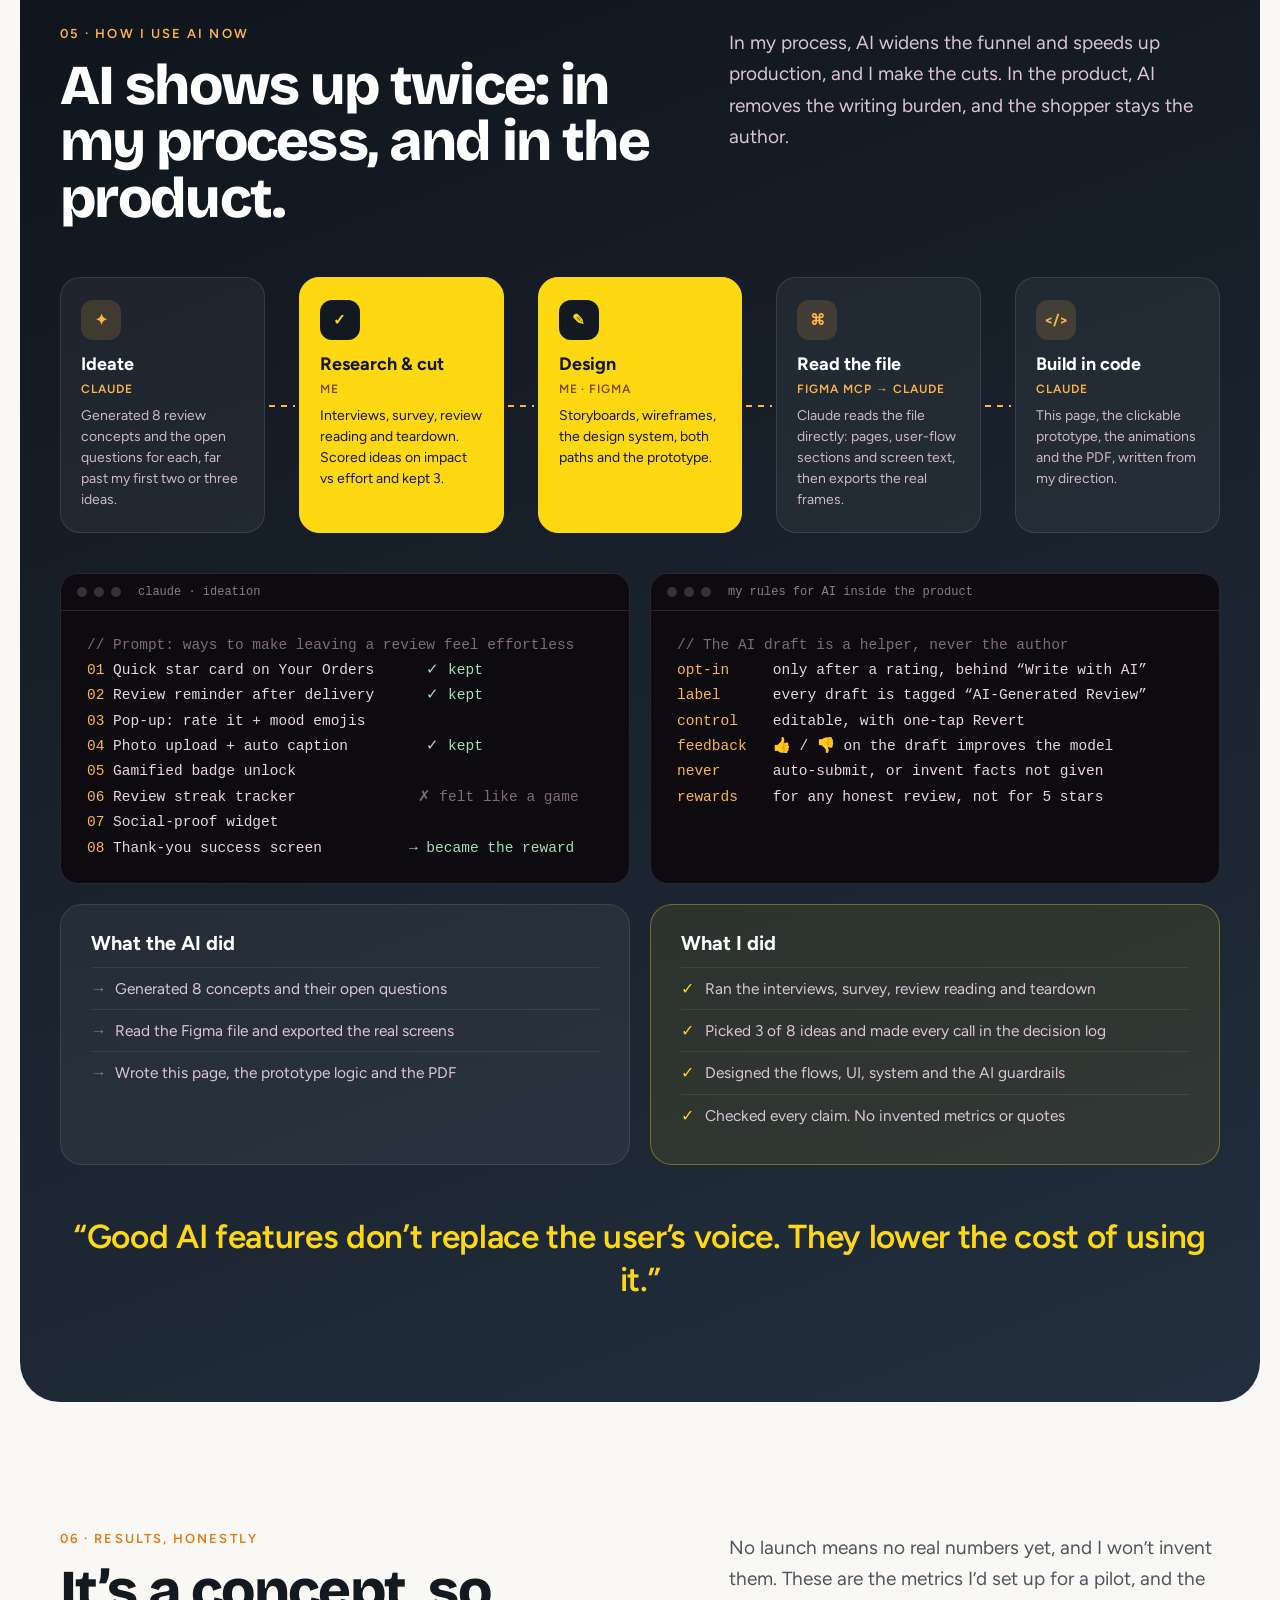
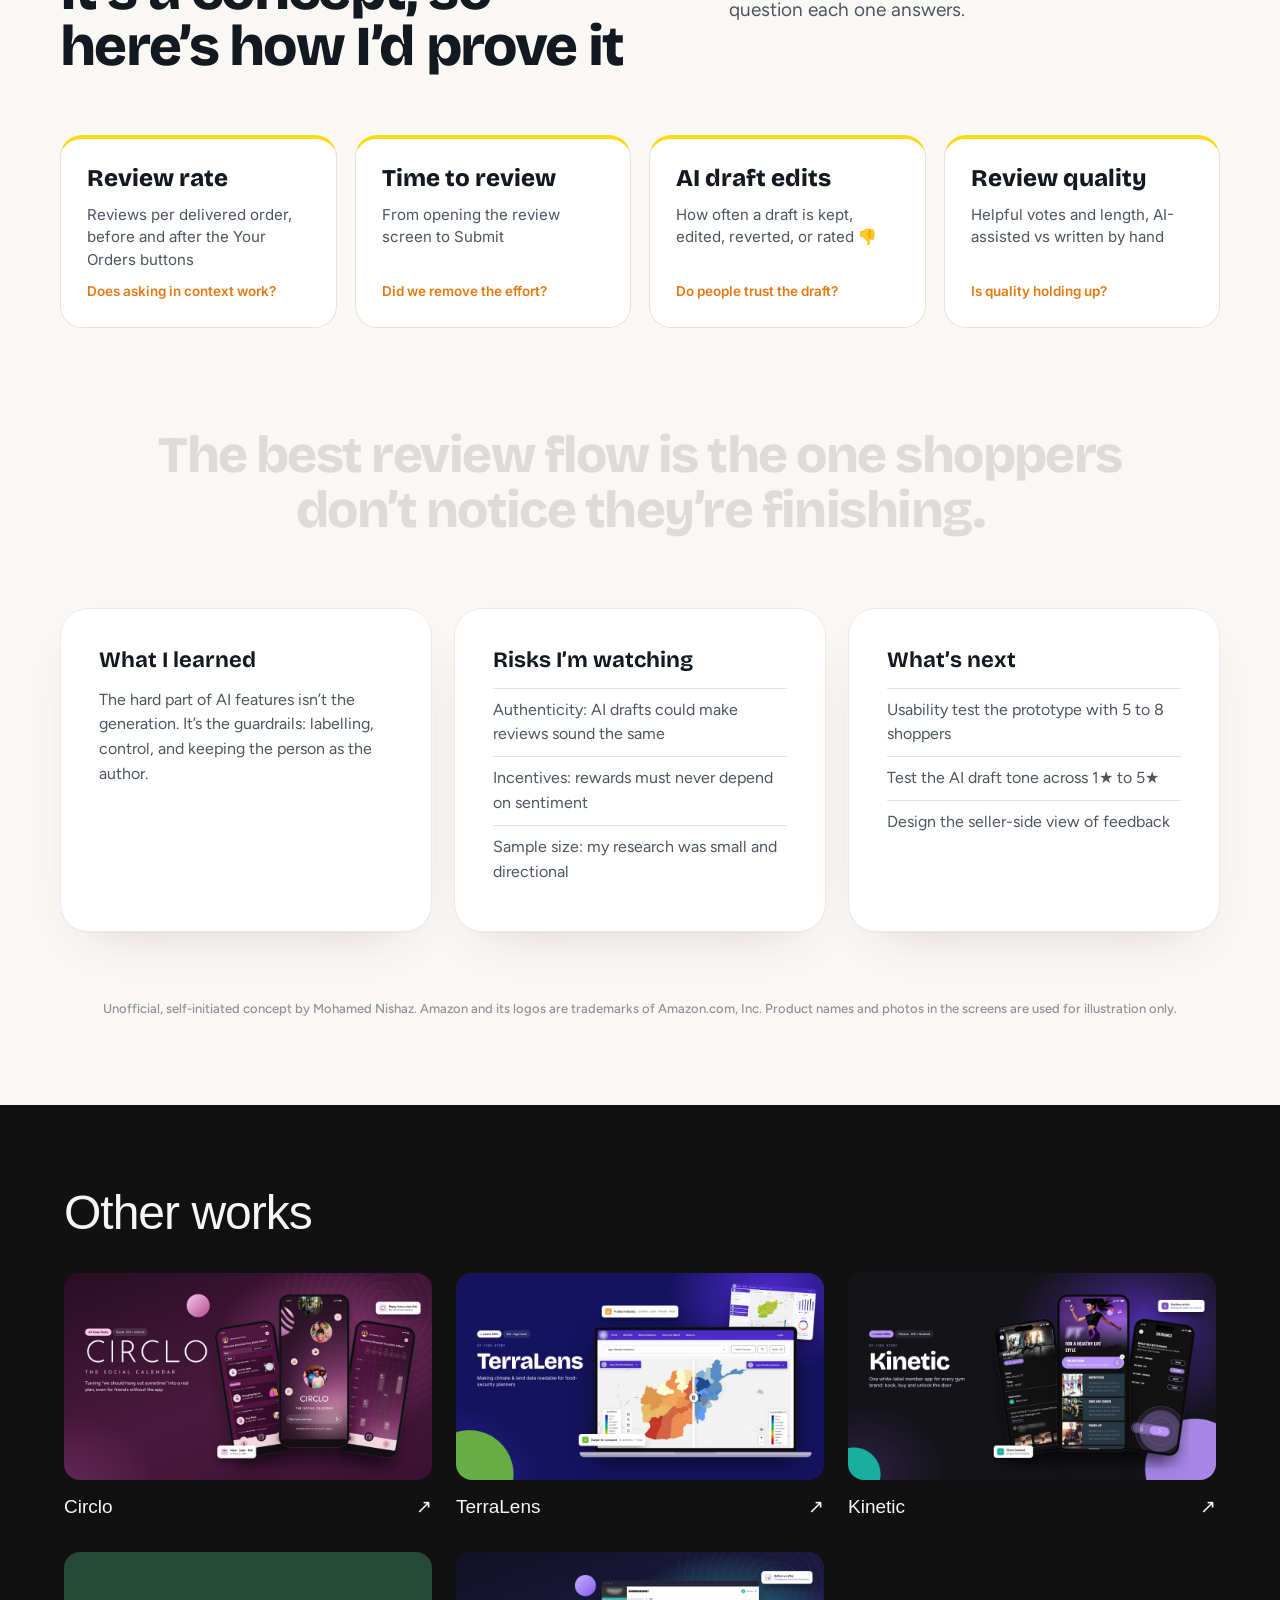
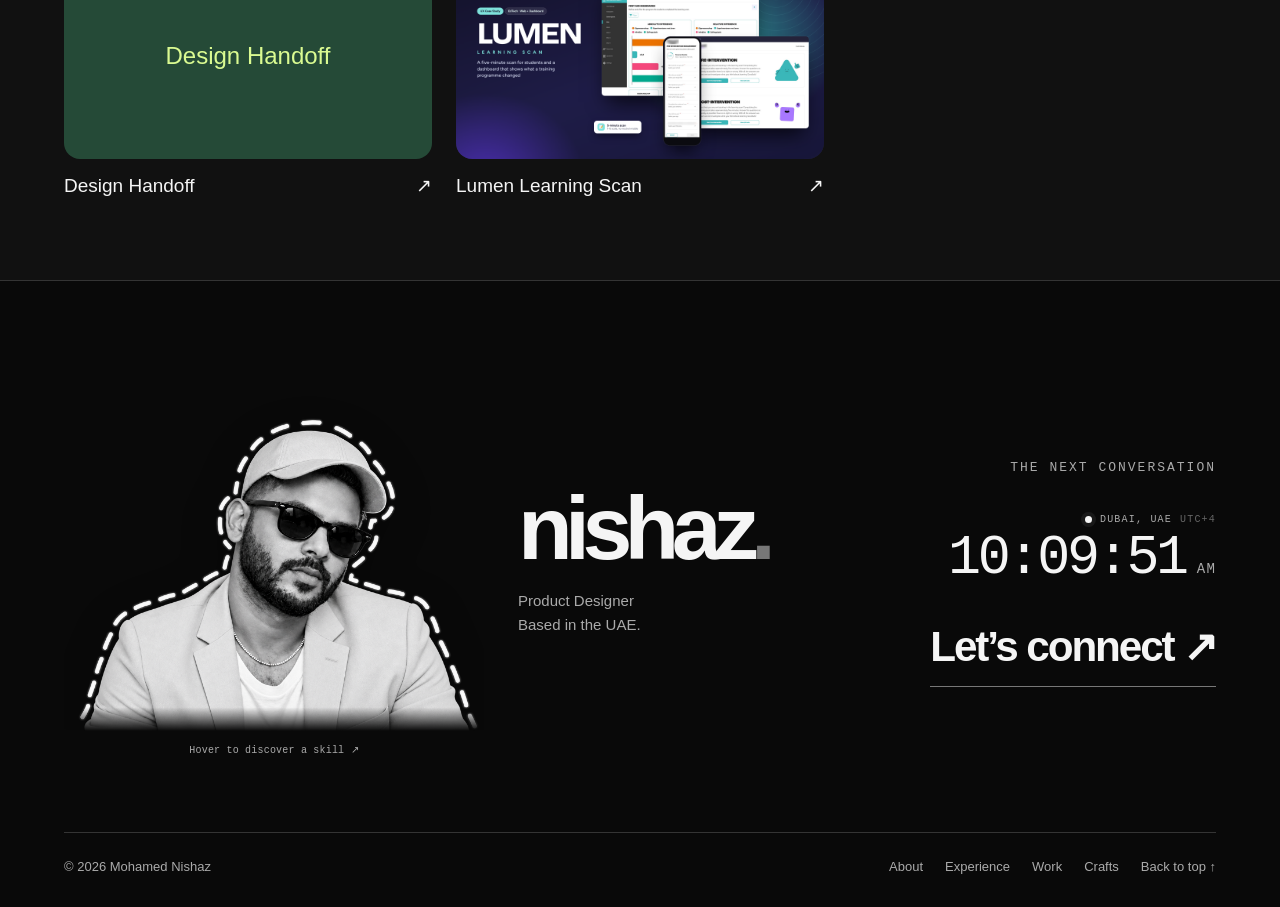
